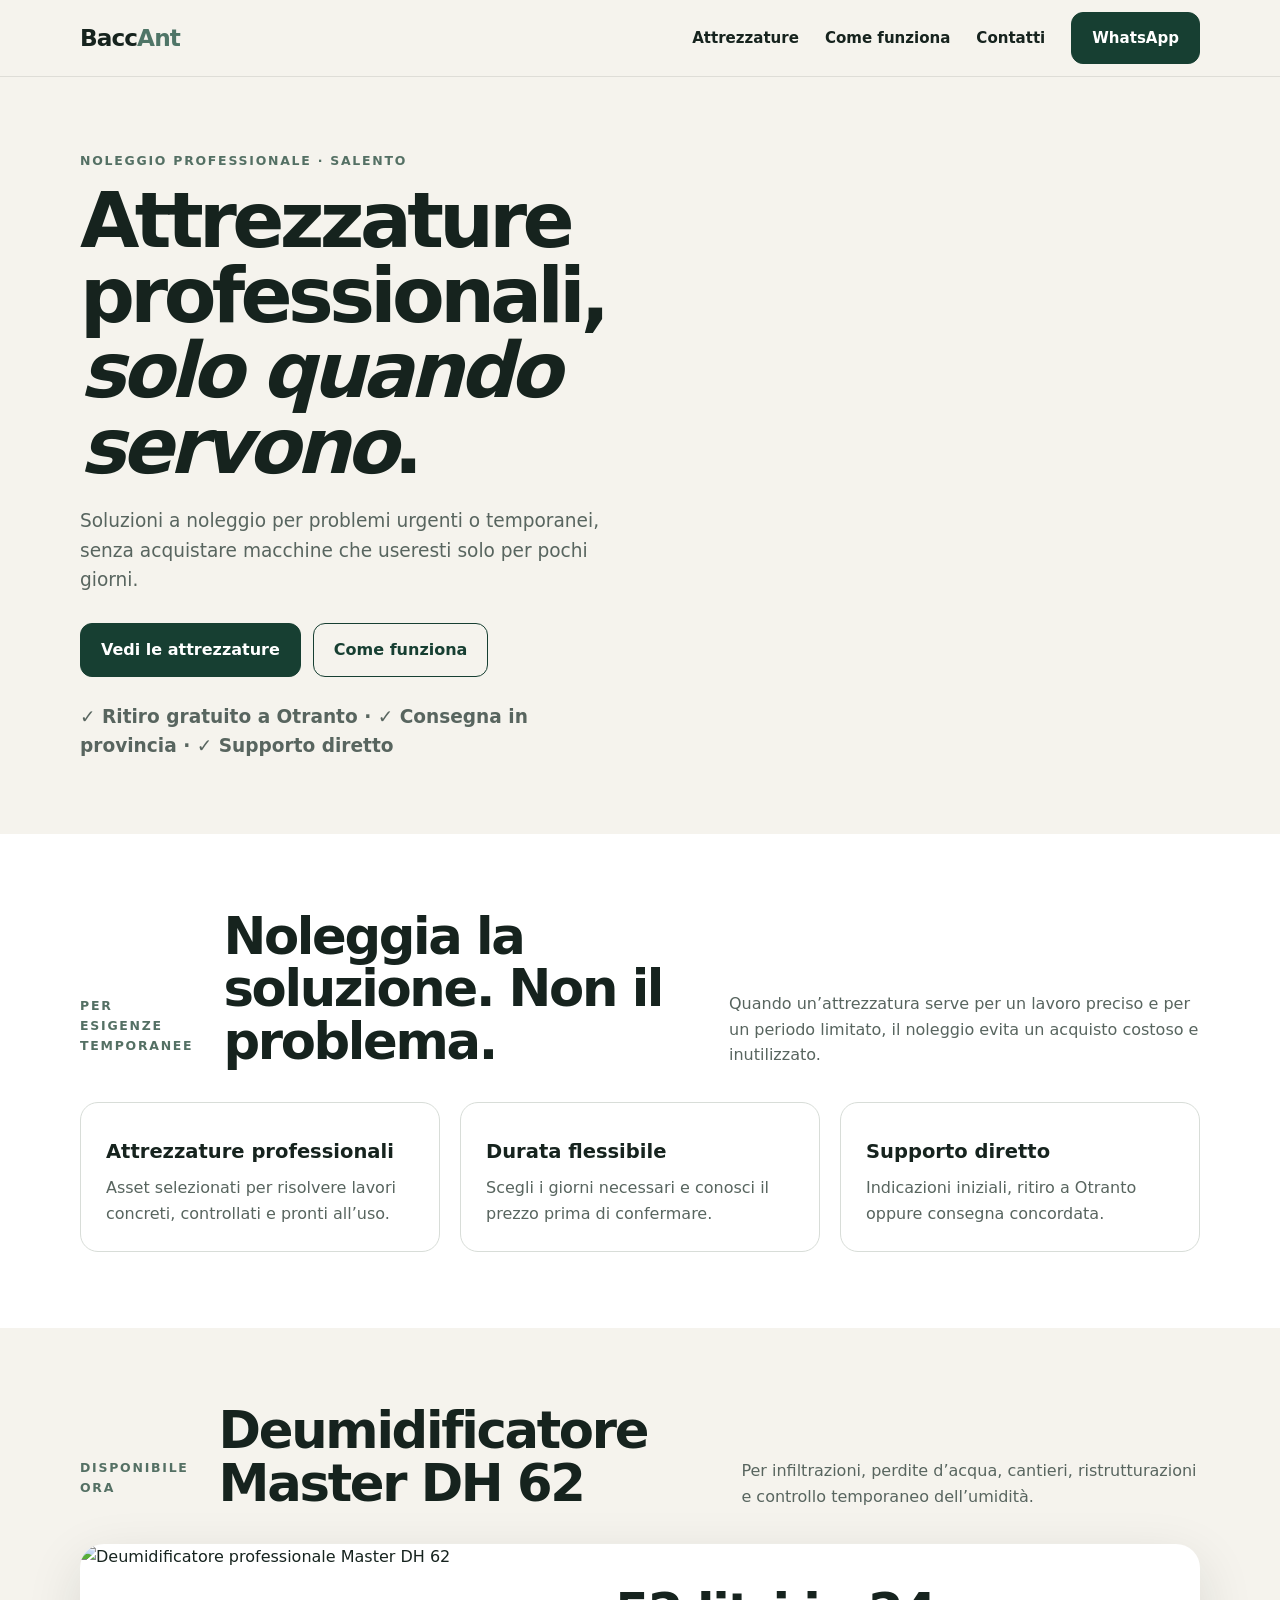
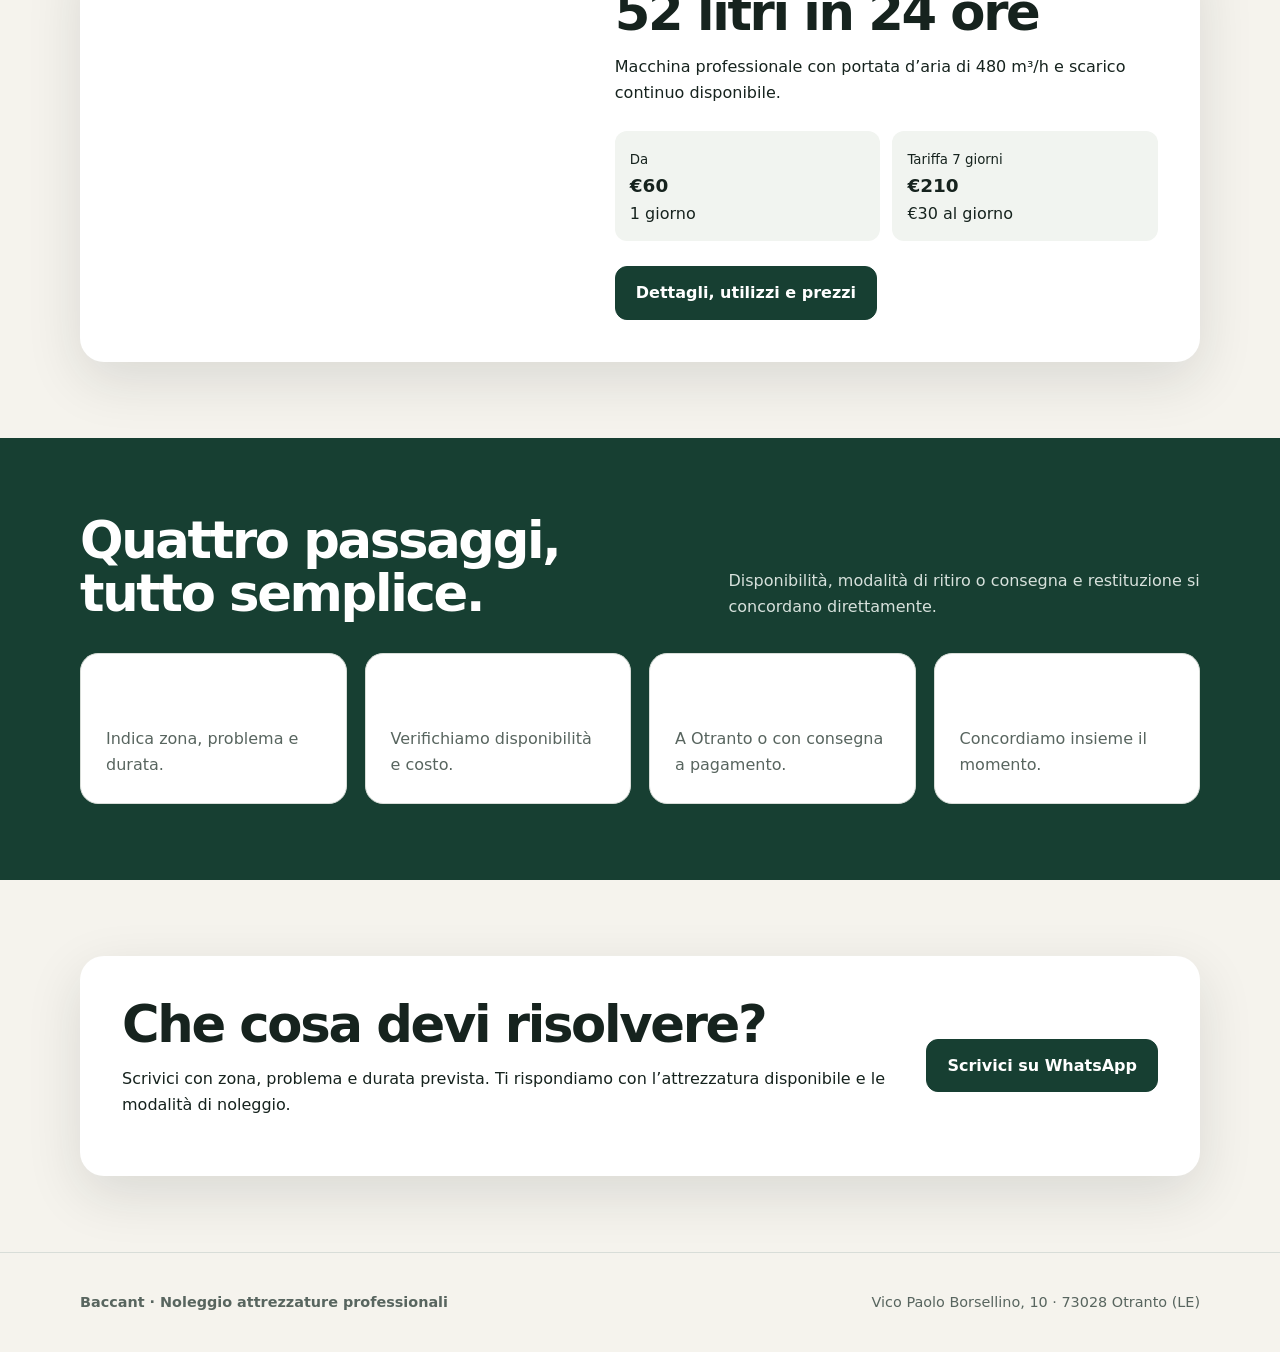
==== index.html @ 634b0d50 "Separa homepage e pagina deumidificatore" ====
<!doctype html>
<html lang="it">
<head>
  <meta charset="utf-8">
  <meta name="viewport" content="width=device-width,initial-scale=1">
  <title>Baccant | Noleggio attrezzature professionali in provincia di Lecce</title>
  <meta name="description" content="Attrezzature professionali a noleggio per esigenze urgenti o temporanee in provincia di Lecce. Ritiro gratuito a Otranto e consegna su richiesta.">
  <link rel="icon" type="image/svg+xml" href="data:image/svg+xml,%3Csvg xmlns='http://www.w3.org/2000/svg' viewBox='0 0 64 64'%3E%3Crect width='64' height='64' rx='12' fill='%23171614'/%3E%3Cpath d='M14 33h36M32 15v36' stroke='%23f97316' stroke-width='8'/%3E%3C/svg%3E">
  <link rel="stylesheet" href="assets/css/style.css">
  <script async src="https://www.googletagmanager.com/gtag/js?id=AW-18453277349"></script>
  <script>window.dataLayer=window.dataLayer||[];function gtag(){dataLayer.push(arguments)}gtag('js',new Date());gtag('config','AW-18453277349');</script>
</head>
<body>
<header class="site-header"><div class="container nav-wrap">
  <a class="brand" href="index.html">Bacc<span>Ant</span></a>
  <button class="menu-toggle" data-menu-toggle aria-expanded="false" aria-label="Apri il menu">Menu</button>
  <nav class="nav" data-nav>
    <a href="prodotti.html">Attrezzature</a>
    <a href="come-funziona.html">Come funziona</a>
    <a href="contatti.html">Contatti</a>
    <a class="button" href="https://wa.me/3908321786600">WhatsApp</a>
  </nav>
</div></header>

<main>
  <section class="hero"><div class="container hero-grid">
    <div>
      <span class="eyebrow">Noleggio professionale · Salento</span>
      <h1>Attrezzature professionali, <em>solo quando servono</em>.</h1>
      <p>Soluzioni a noleggio per problemi urgenti o temporanei, senza acquistare macchine che useresti solo per pochi giorni.</p>
      <div class="actions">
        <a class="button" href="prodotti.html">Vedi le attrezzature</a>
        <a class="button ghost" href="come-funziona.html">Come funziona</a>
      </div>
      <p class="trust">✓ Ritiro gratuito a Otranto · ✓ Consegna in provincia · ✓ Supporto diretto</p>
    </div>
  </div></section>

  <section class="section white"><div class="container">
    <div class="section-head">
      <span class="eyebrow">Per esigenze temporanee</span>
      <h2>Noleggia la soluzione. Non il problema.</h2>
      <p>Quando un’attrezzatura serve per un lavoro preciso e per un periodo limitato, il noleggio evita un acquisto costoso e inutilizzato.</p>
    </div>
    <div class="grid-3">
      <article class="card"><h3>Attrezzature professionali</h3><p>Asset selezionati per risolvere lavori concreti, controllati e pronti all’uso.</p></article>
      <article class="card"><h3>Durata flessibile</h3><p>Scegli i giorni necessari e conosci il prezzo prima di confermare.</p></article>
      <article class="card"><h3>Supporto diretto</h3><p>Indicazioni iniziali, ritiro a Otranto oppure consegna concordata.</p></article>
    </div>
  </div></section>

  <section class="section"><div class="container">
    <div class="section-head">
      <span class="eyebrow">Disponibile ora</span>
      <h2>Deumidificatore Master DH 62</h2>
      <p>Per infiltrazioni, perdite d’acqua, cantieri, ristrutturazioni e controllo temporaneo dell’umidità.</p>
    </div>
    <div class="product-panel">
      <img src="https://i.ibb.co/ZpgvTNJc/landing-hero-mobile.jpg" alt="Deumidificatore professionale Master DH 62">
      <div class="product-content">
        <h2>52 litri in 24 ore</h2>
        <p>Macchina professionale con portata d’aria di 480 m³/h e scarico continuo disponibile.</p>
        <div class="specs">
          <div class="spec"><small>Da</small><strong>€60</strong><span>1 giorno</span></div>
          <div class="spec"><small>Tariffa 7 giorni</small><strong>€210</strong><span>€30 al giorno</span></div>
        </div>
        <a class="button" href="deumidificatore-master-dh62.html">Dettagli, utilizzi e prezzi</a>
      </div>
    </div>
  </div></section>

  <section class="section dark"><div class="container">
    <div class="section-head"><h2>Quattro passaggi, tutto semplice.</h2><p>Disponibilità, modalità di ritiro o consegna e restituzione si concordano direttamente.</p></div>
    <div class="grid-4">
      <article class="card"><h3>1 · Scrivi</h3><p>Indica zona, problema e durata.</p></article>
      <article class="card"><h3>2 · Conferma</h3><p>Verifichiamo disponibilità e costo.</p></article>
      <article class="card"><h3>3 · Ritira</h3><p>A Otranto o con consegna a pagamento.</p></article>
      <article class="card"><h3>4 · Restituisci</h3><p>Concordiamo insieme il momento.</p></article>
    </div>
  </div></section>

  <section class="section"><div class="container contact-box">
    <div><h2>Che cosa devi risolvere?</h2><p>Scrivici con zona, problema e durata prevista. Ti rispondiamo con l’attrezzatura disponibile e le modalità di noleggio.</p></div>
    <a class="button" href="https://wa.me/3908321786600?text=Ciao%2C%20zona%3A%20%5Bzona%5D%2C%20problema%3A%20%5Bproblema%5D%2C%20durata%3A%20%5Bgiorni%5D">Scrivici su WhatsApp</a>
  </div></section>
</main>

<footer class="footer"><div class="container footer-row"><strong>Baccant · Noleggio attrezzature professionali</strong><span>Vico Paolo Borsellino, 10 · 73028 Otranto (LE)</span></div></footer>
<script src="assets/js/main.js"></script>
</body>
</html>
---- assets/css/style.css ----
:root{--ink:#16231e;--muted:#58655f;--paper:#f5f3ed;--card:#fff;--green:#173f32;--lime:#d8ef4f;--line:#d8ddd8;--shadow:0 18px 55px rgba(22,35,30,.12)}*{box-sizing:border-box}html{scroll-behavior:smooth}body{margin:0;color:var(--ink);background:var(--paper);font-family:Inter,ui-sans-serif,system-ui,-apple-system,BlinkMacSystemFont,"Segoe UI",sans-serif;font-size:16px;line-height:1.6}img{max-width:100%;display:block}a{color:inherit}.container{width:min(1120px,calc(100% - 40px));margin:auto}.site-header{position:sticky;top:0;z-index:20;background:rgba(245,243,237,.94);border-bottom:1px solid rgba(22,35,30,.1);backdrop-filter:blur(12px)}.nav-wrap{min-height:76px;display:flex;align-items:center;justify-content:space-between;gap:24px}.brand{font-size:1.45rem;font-weight:900;text-decoration:none;letter-spacing:-.04em}.brand span{color:#4f7567}.nav{display:flex;align-items:center;gap:26px}.nav a{text-decoration:none;font-weight:700;font-size:.94rem}.nav a:hover{color:#35634f}.menu-toggle{display:none;border:1px solid var(--line);background:#fff;border-radius:10px;padding:9px 12px;font:inherit;font-weight:800}.button{display:inline-flex;align-items:center;justify-content:center;gap:8px;padding:13px 20px;border-radius:12px;background:var(--green);color:#fff;text-decoration:none;font-weight:850;border:1px solid var(--green);transition:.2s ease}.button:hover{transform:translateY(-2px);box-shadow:0 8px 20px rgba(23,63,50,.2)}.button.accent{background:var(--lime);border-color:var(--lime);color:var(--ink)}.button.ghost{background:transparent;color:var(--green)}.hero{padding:70px 0 54px}.hero-grid{display:grid;grid-template-columns:1.02fr .98fr;gap:52px;align-items:center}.eyebrow{display:inline-block;text-transform:uppercase;letter-spacing:.14em;font-size:.78rem;font-weight:900;color:#547064;margin-bottom:12px}.hero h1,.page-hero h1{font-size:clamp(2.6rem,6vw,5rem);line-height:.98;letter-spacing:-.06em;margin:0 0 22px}.hero p,.page-hero p{font-size:1.16rem;color:var(--muted);max-width:650px}.actions{display:flex;flex-wrap:wrap;gap:12px;margin-top:28px}.trust{display:flex;flex-wrap:wrap;gap:9px 20px;margin-top:25px;font-weight:750;font-size:.9rem;color:#456057}.hero-media{position:relative}.hero-media img{width:100%;aspect-ratio:4/4.15;object-fit:cover;border-radius:26px;box-shadow:var(--shadow)}.hero-tag{position:absolute;left:-24px;bottom:26px;background:#fff;border-radius:15px;padding:15px 18px;box-shadow:var(--shadow);font-weight:850}.section{padding:76px 0}.section.white{background:#fff}.section.dark{background:var(--green);color:#fff}.section-head{display:flex;align-items:end;justify-content:space-between;gap:30px;margin-bottom:34px}.section h2{font-size:clamp(2rem,4vw,3.35rem);line-height:1.03;letter-spacing:-.045em;margin:0}.section-head p{max-width:580px;color:var(--muted);margin:0}.dark .section-head p{color:#d7e1dc}.grid-3{display:grid;grid-template-columns:repeat(3,1fr);gap:20px}.grid-4{display:grid;grid-template-columns:repeat(4,1fr);gap:18px}.card{background:var(--card);border:1px solid var(--line);border-radius:18px;padding:25px}.card h3{margin:8px 0;font-size:1.22rem}.card p{margin:0;color:var(--muted)}.card .number{font-weight:950;font-size:.83rem;color:#668071}.product-panel{display:grid;grid-template-columns:.88fr 1.12fr;background:#fff;border-radius:24px;overflow:hidden;box-shadow:var(--shadow)}.product-panel img{height:100%;width:100%;object-fit:cover}.product-content{padding:42px}.specs{display:grid;grid-template-columns:repeat(2,1fr);gap:12px;margin:25px 0}.spec{background:#f1f4f0;border-radius:12px;padding:15px}.spec strong{display:block;font-size:1.15rem}.price-grid{display:grid;grid-template-columns:repeat(4,1fr);gap:14px}.price{background:#fff;border:1px solid var(--line);border-radius:17px;padding:21px;text-align:center}.price.featured{background:var(--green);color:#fff;transform:translateY(-8px)}.price .days{font-weight:900;text-transform:uppercase;font-size:.76rem;letter-spacing:.09em}.price .amount{font-size:2.1rem;font-weight:950;margin:7px 0}.price small{color:var(--muted)}.price.featured small{color:#d7e1dc}.page-hero{padding:68px 0 45px}.page-hero h1{max-width:900px}.breadcrumbs{font-size:.88rem;color:var(--muted);margin-bottom:18px}.catalog-card{display:flex;flex-direction:column;padding:0;overflow:hidden}.catalog-card img{height:260px;width:100%;object-fit:cover}.catalog-card .body{padding:25px}.catalog-card .body .button{margin-top:18px}.steps{counter-reset:step}.step{position:relative;padding-left:64px;min-height:54px}.step:before{counter-increment:step;content:counter(step);position:absolute;left:0;top:0;width:43px;height:43px;border-radius:50%;display:grid;place-items:center;background:var(--lime);color:var(--ink);font-weight:950}.contact-box{background:#fff;border-radius:24px;padding:42px;box-shadow:var(--shadow);display:grid;grid-template-columns:1fr auto;gap:30px;align-items:center}.footer{padding:38px 0;border-top:1px solid var(--line);color:var(--muted);font-size:.9rem}.footer-row{display:flex;justify-content:space-between;gap:24px;flex-wrap:wrap}.note{margin-top:20px;padding:15px 18px;border-left:4px solid var(--lime);background:#fff;border-radius:0 10px 10px 0;color:var(--muted)}@media(max-width:850px){.menu-toggle{display:block}.nav{display:none;position:absolute;left:20px;right:20px;top:68px;background:#fff;border:1px solid var(--line);border-radius:16px;padding:18px;box-shadow:var(--shadow);flex-direction:column;align-items:stretch}.nav.is-open{display:flex}.nav .button{width:100%}.hero{padding-top:40px}.hero-grid,.product-panel{grid-template-columns:1fr}.hero-media{order:-1}.hero-media img{aspect-ratio:16/10}.hero-tag{left:14px}.grid-3,.grid-4,.price-grid{grid-template-columns:repeat(2,1fr)}.section-head{align-items:start;flex-direction:column}.contact-box{grid-template-columns:1fr}.product-panel img{max-height:480px}.price.featured{transform:none}}@media(max-width:560px){.container{width:min(100% - 28px,1120px)}.hero h1,.page-hero h1{font-size:2.65rem}.grid-3,.grid-4,.price-grid,.specs{grid-template-columns:1fr}.section{padding:58px 0}.hero-media img{aspect-ratio:4/3}.product-content,.contact-box{padding:26px}.actions .button{width:100%}}
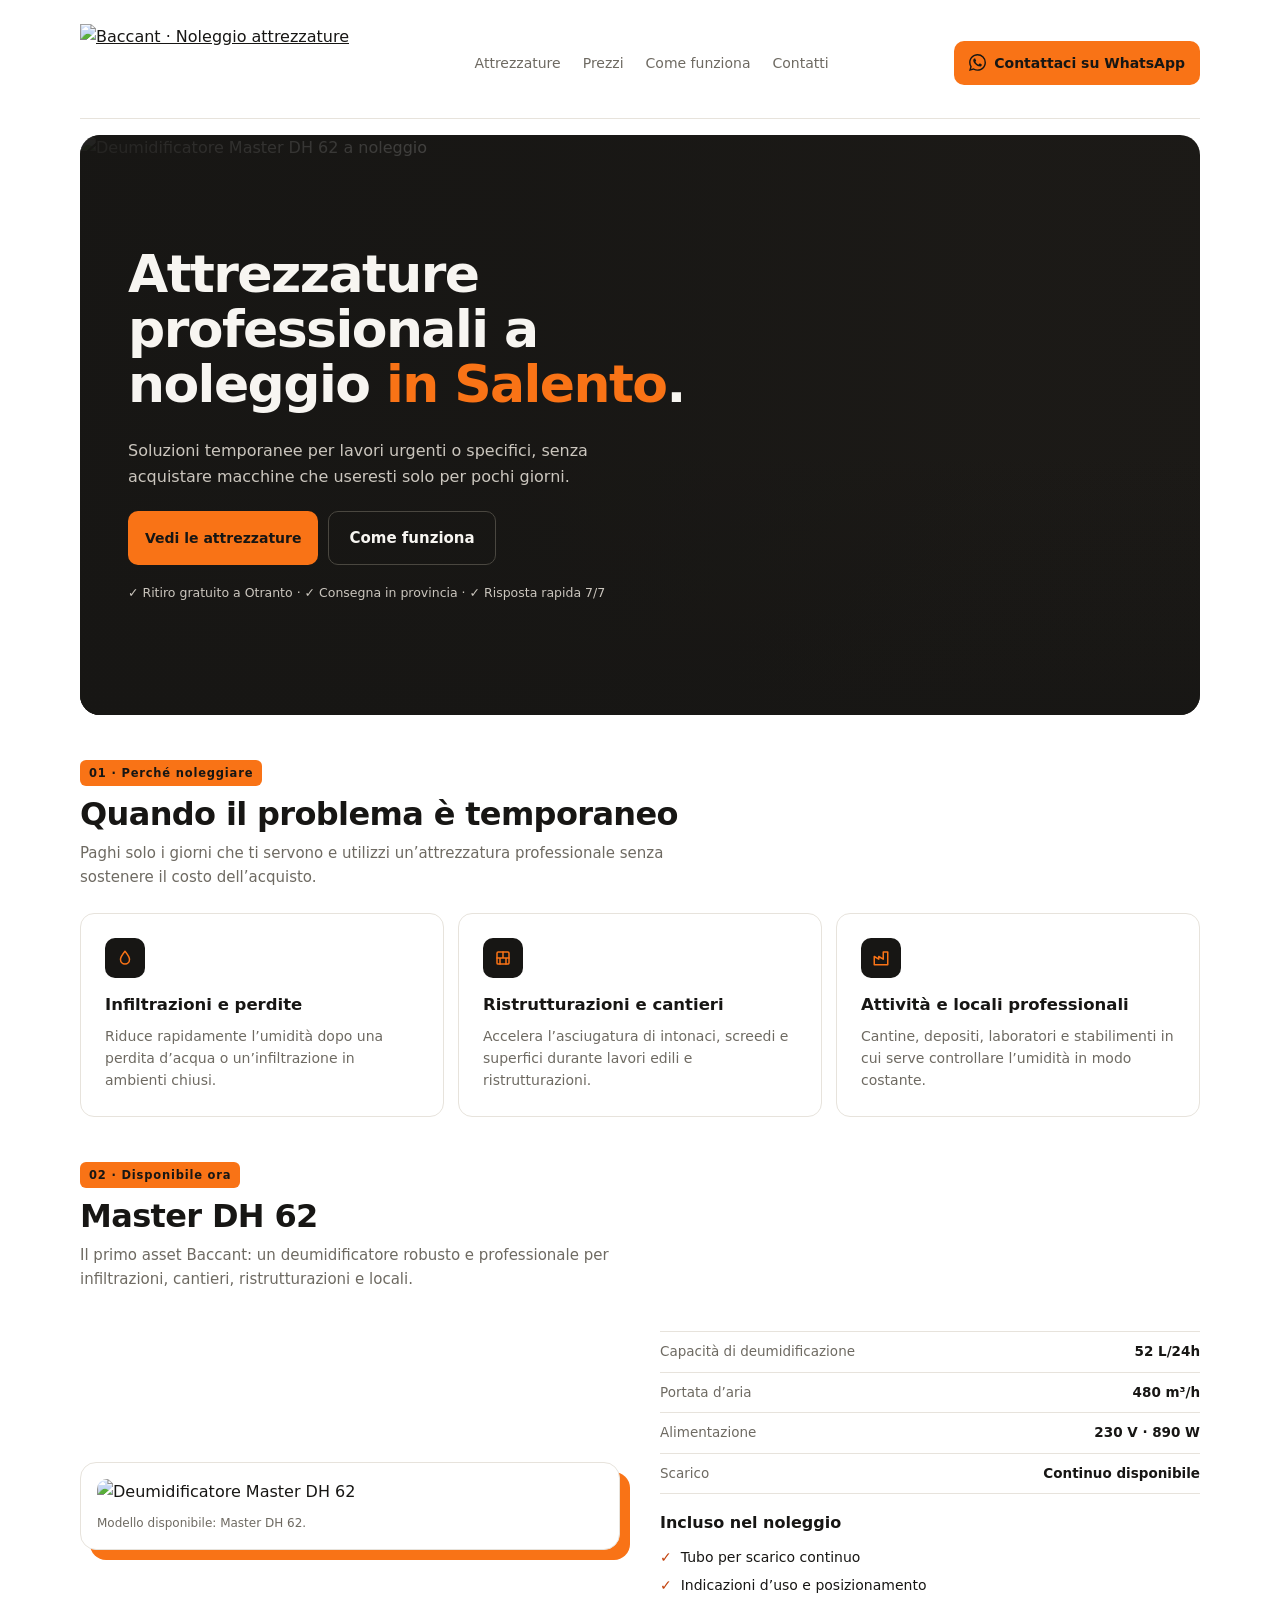
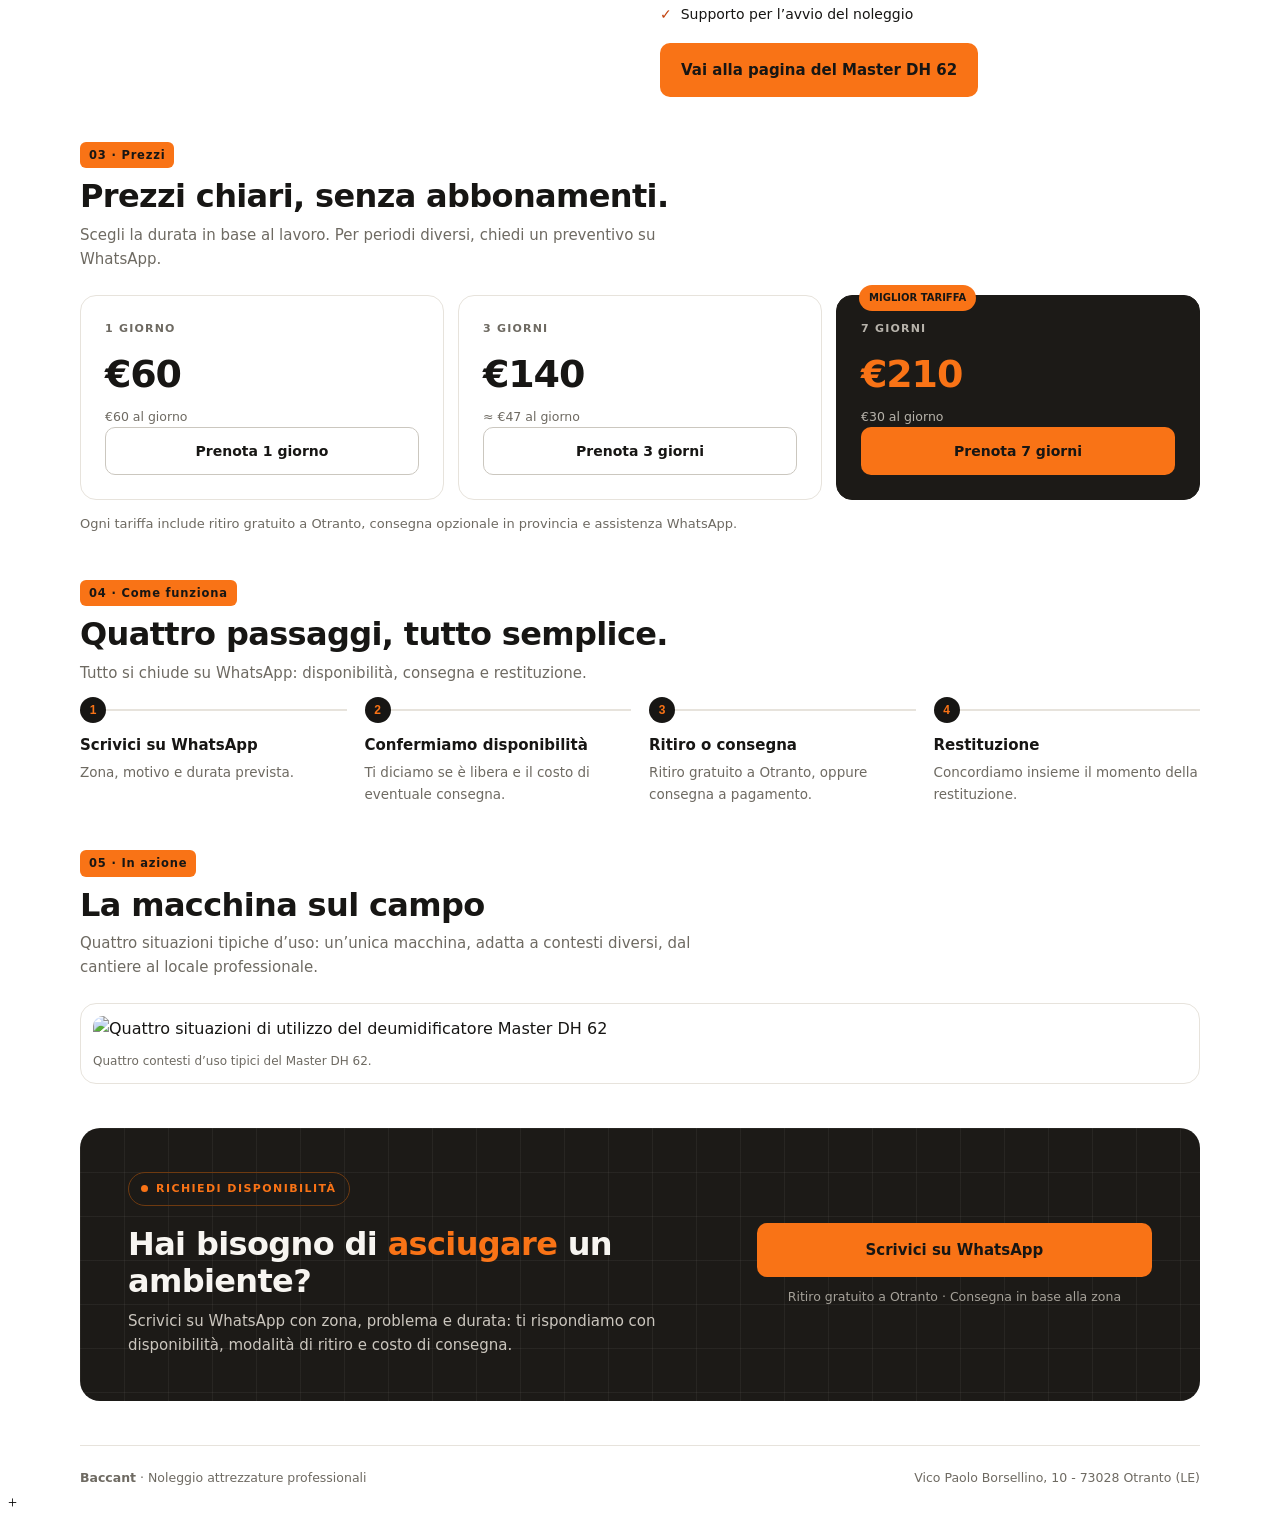
==== commit 8218af2d: "Uniforma homepage e pagina prodotto" ====
--- a/index.html
+++ b/index.html
@@ -1,91 +1,131 @@
 <!doctype html>
 <html lang="it">
 <head>
-  <meta charset="utf-8">
-  <meta name="viewport" content="width=device-width,initial-scale=1">
-  <title>Baccant | Noleggio attrezzature professionali in provincia di Lecce</title>
-  <meta name="description" content="Attrezzature professionali a noleggio per esigenze urgenti o temporanee in provincia di Lecce. Ritiro gratuito a Otranto e consegna su richiesta.">
-  <link rel="icon" type="image/svg+xml" href="data:image/svg+xml,%3Csvg xmlns='http://www.w3.org/2000/svg' viewBox='0 0 64 64'%3E%3Crect width='64' height='64' rx='12' fill='%23171614'/%3E%3Cpath d='M14 33h36M32 15v36' stroke='%23f97316' stroke-width='8'/%3E%3C/svg%3E">
-  <link rel="stylesheet" href="assets/css/style.css">
-  <script async src="https://www.googletagmanager.com/gtag/js?id=AW-18453277349"></script>
-  <script>window.dataLayer=window.dataLayer||[];function gtag(){dataLayer.push(arguments)}gtag('js',new Date());gtag('config','AW-18453277349');</script>
+<meta charset="utf-8">
+<meta name="viewport" content="width=device-width,initial-scale=1">
+<title>BaccAnt - Noleggio Attrezzature Professionali in Provincia di Lecce</title>
+<meta name="description" content="Attrezzature professionali a noleggio per esigenze urgenti o temporanee in provincia di Lecce. Ritiro gratuito a Otranto.">
+<link rel="icon" type="image/svg+xml" href="data:image/svg+xml,%3Csvg xmlns=%27http://www.w3.org/2000/svg%27 viewBox=%270 0 64 64%27%3E%3Crect width=%2764%27 height=%2764%27 rx=%2712%27 fill=%27%23171614%27/%3E%3Cpath d=%27M14 33h36M32 15v36%27 stroke=%27%23f97316%27 stroke-width=%278%27/%3E%3C/svg%3E">
+<script async src="https://www.googletagmanager.com/gtag/js?id=AW-18453277349"></script>
+<script>window.dataLayer=window.dataLayer||[];function gtag(){dataLayer.push(arguments)}gtag(%27js%27,new Date());gtag(%27config%27,%27AW-18453277349%27);function gtag_report_conversion(url){var done=false;var go=function(){if(done)return;done=true;if(url)window.location=url};gtag(%27event%27,%27conversion%27,{send_to:%27AW-18453277349/HoPeCM796fgcEKXVmt9E%27,value:1,currency:%27EUR%27,event_callback:go});setTimeout(go,900);return false}</script>
 </head>
 <body>
-<header class="site-header"><div class="container nav-wrap">
-  <a class="brand" href="index.html">Bacc<span>Ant</span></a>
-  <button class="menu-toggle" data-menu-toggle aria-expanded="false" aria-label="Apri il menu">Menu</button>
-  <nav class="nav" data-nav>
-    <a href="prodotti.html">Attrezzature</a>
-    <a href="come-funziona.html">Come funziona</a>
-    <a href="contatti.html">Contatti</a>
-    <a class="button" href="https://wa.me/3908321786600">WhatsApp</a>
-  </nav>
-</div></header>
-
-<main>
-  <section class="hero"><div class="container hero-grid">
-    <div>
-      <span class="eyebrow">Noleggio professionale · Salento</span>
-      <h1>Attrezzature professionali, <em>solo quando servono</em>.</h1>
-      <p>Soluzioni a noleggio per problemi urgenti o temporanei, senza acquistare macchine che useresti solo per pochi giorni.</p>
-      <div class="actions">
-        <a class="button" href="prodotti.html">Vedi le attrezzature</a>
-        <a class="button ghost" href="come-funziona.html">Come funziona</a>
-      </div>
-      <p class="trust">✓ Ritiro gratuito a Otranto · ✓ Consegna in provincia · ✓ Supporto diretto</p>
-    </div>
-  </div></section>
-
-  <section class="section white"><div class="container">
-    <div class="section-head">
-      <span class="eyebrow">Per esigenze temporanee</span>
-      <h2>Noleggia la soluzione. Non il problema.</h2>
-      <p>Quando un’attrezzatura serve per un lavoro preciso e per un periodo limitato, il noleggio evita un acquisto costoso e inutilizzato.</p>
-    </div>
-    <div class="grid-3">
-      <article class="card"><h3>Attrezzature professionali</h3><p>Asset selezionati per risolvere lavori concreti, controllati e pronti all’uso.</p></article>
-      <article class="card"><h3>Durata flessibile</h3><p>Scegli i giorni necessari e conosci il prezzo prima di confermare.</p></article>
-      <article class="card"><h3>Supporto diretto</h3><p>Indicazioni iniziali, ritiro a Otranto oppure consegna concordata.</p></article>
-    </div>
-  </div></section>
-
-  <section class="section"><div class="container">
-    <div class="section-head">
-      <span class="eyebrow">Disponibile ora</span>
-      <h2>Deumidificatore Master DH 62</h2>
-      <p>Per infiltrazioni, perdite d’acqua, cantieri, ristrutturazioni e controllo temporaneo dell’umidità.</p>
-    </div>
-    <div class="product-panel">
-      <img src="https://i.ibb.co/ZpgvTNJc/landing-hero-mobile.jpg" alt="Deumidificatore professionale Master DH 62">
-      <div class="product-content">
-        <h2>52 litri in 24 ore</h2>
-        <p>Macchina professionale con portata d’aria di 480 m³/h e scarico continuo disponibile.</p>
-        <div class="specs">
-          <div class="spec"><small>Da</small><strong>€60</strong><span>1 giorno</span></div>
-          <div class="spec"><small>Tariffa 7 giorni</small><strong>€210</strong><span>€30 al giorno</span></div>
-        </div>
-        <a class="button" href="deumidificatore-master-dh62.html">Dettagli, utilizzi e prezzi</a>
-      </div>
-    </div>
-  </div></section>
-
-  <section class="section dark"><div class="container">
-    <div class="section-head"><h2>Quattro passaggi, tutto semplice.</h2><p>Disponibilità, modalità di ritiro o consegna e restituzione si concordano direttamente.</p></div>
-    <div class="grid-4">
-      <article class="card"><h3>1 · Scrivi</h3><p>Indica zona, problema e durata.</p></article>
-      <article class="card"><h3>2 · Conferma</h3><p>Verifichiamo disponibilità e costo.</p></article>
-      <article class="card"><h3>3 · Ritira</h3><p>A Otranto o con consegna a pagamento.</p></article>
-      <article class="card"><h3>4 · Restituisci</h3><p>Concordiamo insieme il momento.</p></article>
-    </div>
-  </div></section>
-
-  <section class="section"><div class="container contact-box">
-    <div><h2>Che cosa devi risolvere?</h2><p>Scrivici con zona, problema e durata prevista. Ti rispondiamo con l’attrezzatura disponibile e le modalità di noleggio.</p></div>
-    <a class="button" href="https://wa.me/3908321786600?text=Ciao%2C%20zona%3A%20%5Bzona%5D%2C%20problema%3A%20%5Bproblema%5D%2C%20durata%3A%20%5Bgiorni%5D">Scrivici su WhatsApp</a>
-  </div></section>
-</main>
-
-<footer class="footer"><div class="container footer-row"><strong>Baccant · Noleggio attrezzature professionali</strong><span>Vico Paolo Borsellino, 10 · 73028 Otranto (LE)</span></div></footer>
-<script src="assets/js/main.js"></script>
-</body>
+<style>
+@import url('https://fonts.googleapis.com/css2?family=Space+Grotesk:wght@400;700&display=swap');
+#bk{--ink:#171614;--dk:#1C1A17;--pp:#F7F5F1;--ln:#E7E3DC;--mt:#6E6A62;--or:#F97316;--o2:#EA580C;--ck:#C2410C;font:400 16px/1.6 'Space Grotesk',system-ui,sans-serif;color:var(--ink);max-width:1120px;margin:0 auto;padding:0 20px;-webkit-text-size-adjust:100%}
+#bk *{box-sizing:border-box;margin:0;padding:0}
+#bk a{color:inherit}
+#bk .i{width:18px;height:18px;fill:none;stroke:currentColor;stroke-width:2;stroke-linecap:round;stroke-linejoin:round}
+#bk .w{width:17px;height:17px;fill:currentColor;flex:none}
+#bk .btn{display:inline-flex;align-items:center;justify-content:center;padding:14px 20px;border-radius:10px;font-weight:700;font-size:15px;text-decoration:none;border:1px solid transparent;transition:.15s}
+#bk .pl{background:var(--or);color:var(--ink)}
+#bk .pl:hover{background:var(--o2)}
+#bk .gh{border-color:#CBC7BF}
+#bk .gh:hover{border-color:var(--ink)}
+#bk .he .gh,#bk .ct .gh{border-color:#4A4740;color:var(--pp)}
+#bk .he .gh:hover,#bk .ct .gh:hover{border-color:var(--or);color:var(--or)}
+#bk .top{display:flex;align-items:center;justify-content:space-between;gap:14px;padding:16px 0;border-bottom:1px solid var(--ln)}
+#bk .mk{height:78px;width:auto;object-fit:contain;flex:none;display:block}
+#bk nav{display:flex;gap:22px;font-size:14px}
+#bk nav a{color:var(--mt);text-decoration:none}
+#bk nav a:hover{color:var(--ink)}
+#bk .ic{width:40px;height:40px;border-radius:10px;background:var(--ink);color:var(--or);display:flex;align-items:center;justify-content:center;flex:none;margin-bottom:14px}
+#bk .he{position:relative;overflow:hidden;background:var(--dk);color:var(--pp);border-radius:20px;margin-top:16px;min-height:580px;display:flex;flex-direction:column;justify-content:center}
+#bk .hp{position:absolute;inset:0}
+#bk .hp img{width:100%;height:100%;object-fit:cover;display:block;filter:brightness(1.15)}
+#bk .ov{position:absolute;inset:0;background:linear-gradient(90deg,rgba(23,22,20,.95) 0%,rgba(23,22,20,.78) 40%,rgba(23,22,20,.14) 80%,rgba(23,22,20,.06)),linear-gradient(0deg,rgba(23,22,20,.85) 0%,rgba(23,22,20,0) 45%)}
+#bk .ct:before{content:"";position:absolute;inset:0;background:linear-gradient(rgba(247,245,241,.05) 1px,transparent 1px) 0 0/44px 44px,linear-gradient(90deg,rgba(247,245,241,.05) 1px,transparent 1px) 0 0/44px 44px;pointer-events:none}
+#bk .hin{position:relative;padding:52px 48px;max-width:660px}
+#bk .eb{position:relative;display:inline-flex;align-items:center;gap:8px;font-size:11px;font-weight:700;letter-spacing:.13em;text-transform:uppercase;color:var(--or);border:1px solid #6E3A10;padding:7px 12px;border-radius:99px;margin-bottom:20px}
+#bk .eb i{width:7px;height:7px;border-radius:50%;background:var(--or);animation:kp 1.8s infinite}
+@keyframes kp{50%{opacity:.25}}
+#bk h1{position:relative;font-size:clamp(32px,4.6vw,52px);line-height:1.06;letter-spacing:-.03em;font-weight:700;margin-bottom:26px}
+#bk h1 em,#bk .ct h2 em{font-style:normal;color:var(--or)}
+#bk h2{font-size:clamp(23px,3vw,32px);letter-spacing:-.02em;line-height:1.15;font-weight:700}
+#bk .ld{position:relative;font-size:16px;color:#CBC6BE;max-width:520px;margin-bottom:22px}
+#bk .rw{position:relative;display:flex;flex-wrap:wrap;gap:10px}
+#bk .cr{position:relative;font-size:12.5px;color:#CBC6BE;margin-top:18px}
+#bk .se{padding:44px 0 0}
+#bk .ix{display:inline-block;background:var(--or);color:var(--ink);font-size:11.5px;font-weight:700;letter-spacing:.07em;padding:4px 9px;border-radius:6px;margin-bottom:10px}
+#bk .sb{color:var(--mt);font-size:15px;margin:8px 0 24px;max-width:620px}
+#bk .g3{display:grid;grid-template-columns:repeat(3,1fr);gap:14px}
+#bk .us{background:#fff;border:1px solid var(--ln);border-radius:14px;padding:24px}
+#bk .us:hover{border-color:#C9C4BB}
+#bk .us h3{font-size:16.5px;margin-bottom:6px}
+#bk .us p{font-size:14px;color:var(--mt)}
+#bk .sp{display:grid;grid-template-columns:1fr 1fr;gap:40px;align-items:center}
+#bk .fg{background:#fff;border:1px solid var(--ln);border-radius:16px;padding:16px;box-shadow:10px 10px 0 var(--or)}
+#bk .fg img{display:block;width:100%;height:auto;border-radius:10px}
+#bk .fg figcaption{font-size:12px;color:var(--mt);margin-top:10px}
+#bk .ug{background:#fff;border:1px solid var(--ln);border-radius:16px;padding:12px}
+#bk .ug img{display:block;width:100%;height:auto;border-radius:10px}
+#bk .ug figcaption{font-size:12px;color:var(--mt);margin-top:10px}
+#bk .q{margin:16px 0;border-top:1px solid var(--ln)}
+#bk .q div{display:flex;justify-content:space-between;gap:12px;padding:9px 0;border-bottom:1px solid var(--ln);font-size:13.5px}
+#bk .q span{color:var(--mt)}
+#bk .in{list-style:none;margin-top:10px;display:grid;gap:6px}
+#bk .in li{display:flex;gap:9px;font-size:14px}
+#bk .in b{color:var(--ck)}
+#bk .pn{display:grid;grid-template-columns:repeat(3,1fr);gap:14px}
+#bk .pc{position:relative;background:#fff;border:1px solid var(--ln);border-radius:16px;padding:24px;display:flex;flex-direction:column}
+#bk .du{font-size:11px;font-weight:700;letter-spacing:.11em;text-transform:uppercase;color:var(--mt)}
+#bk .am{font-size:38px;font-weight:700;letter-spacing:-.03em;margin-top:6px}
+#bk .pd{font-size:12.5px;color:var(--mt);margin-top:2px}
+#bk .pc .btn{margin-top:auto;padding:12px;font-size:14px}
+#bk .bs{background:var(--dk);border-color:var(--dk);color:var(--pp)}
+#bk .bs .du,#bk .bs .pd{color:#B7B3AB}
+#bk .bs .am{color:var(--or)}
+#bk .bd{position:absolute;top:-11px;left:22px;background:var(--or);color:var(--ink);font-size:10px;font-weight:700;text-transform:uppercase;padding:5px 10px;border-radius:99px}
+#bk .all{font-size:13px;color:var(--mt);margin-top:14px}
+#bk .st{display:grid;grid-template-columns:repeat(4,1fr);gap:18px;counter-reset:s}
+#bk .st>div{position:relative;border-top:2px solid var(--ln);padding-top:22px;font-size:13.5px;color:var(--mt)}
+#bk .st>div:before{counter-increment:s;content:counter(s);position:absolute;top:-14px;width:26px;height:26px;border-radius:50%;background:var(--ink);color:var(--or);font:700 12px/26px 'Space Grotesk',sans-serif;text-align:center}
+#bk .st h3{font-size:15px;color:var(--ink);margin-bottom:5px}
+#bk .ct{position:relative;overflow:hidden;background:var(--dk);color:var(--pp);border-radius:20px;padding:44px 48px;display:grid;grid-template-columns:1.2fr .8fr;gap:36px;align-items:center}
+#bk .ct p{position:relative;color:#CBC6BE;font-size:15px;margin-top:10px}
+#bk .sk{position:relative;display:grid;gap:10px}
+#bk .fn{position:relative;font-size:12.5px;color:#A5A199;text-align:center}
+#bk .ft{display:flex;flex-wrap:wrap;justify-content:space-between;gap:8px;border-top:1px solid var(--ln);margin-top:44px;padding:22px 0 6px;font-size:12.5px;color:var(--mt)}
+@media(max-width:860px){#bk{padding:0 14px}#bk nav,#bk .top .btn{display:none}#bk .top{justify-content:center;padding:14px 0}#bk .mk{height:90px}#bk .sp,#bk .ct{grid-template-columns:1fr}#bk .ct{padding:34px 22px}#bk .g3,#bk .pn{grid-template-columns:1fr}#bk .st{grid-template-columns:1fr 1fr;row-gap:32px}#bk .fg{box-shadow:6px 6px 0 var(--or)}#bk .se{padding-top:36px}#bk .rw{flex-direction:column}#bk .rw .btn,#bk .sk .btn{width:100%}#bk .he{min-height:540px;justify-content:flex-end}#bk .hin{padding:0 22px 30px}#bk .he h1{font-size:clamp(27px,7.5vw,34px);margin-bottom:32px}#bk .ld{margin-bottom:20px}#bk .cr{display:none}#bk .ov{background:linear-gradient(0deg,rgba(23,22,20,.95) 0%,rgba(23,22,20,.65) 50%,rgba(23,22,20,.28) 100%)}}
+@media(max-width:520px){#bk .st{grid-template-columns:1fr}}
+</style>
+<svg style="display:none"><symbol id="d" viewBox="0 0 24 24"><path d="M12 3c3.4 4.1 6 7.7 6 11a6 6 0 1 1-12 0c0-3.3 2.6-6.9 6-11z"/></symbol><symbol id="b" viewBox="0 0 24 24"><rect x="4" y="4" width="16" height="16" rx="1.5"/><path d="M4 12h16M12 4v8M8 12v8M16 12v8"/></symbol><symbol id="f" viewBox="0 0 24 24"><path d="M3 21V10l6 3.5V10l6 3.5V4h6v17H3z"/></symbol><symbol id="w" viewBox="0 0 24 24"><path d="M17.472 14.382c-.297-.149-1.758-.867-2.03-.967-.273-.099-.471-.148-.67.15-.197.297-.767.966-.94 1.164-.173.199-.347.223-.644.075-.297-.15-1.255-.463-2.39-1.475-.883-.788-1.48-1.761-1.653-2.059-.173-.297-.018-.458.13-.606.134-.133.298-.347.446-.52.149-.174.198-.298.298-.497.099-.198.05-.371-.025-.52-.075-.149-.669-1.612-.916-2.207-.242-.579-.487-.5-.669-.51-.173-.008-.371-.01-.57-.01-.198 0-.52.074-.792.372-.272.297-1.04 1.016-1.04 2.479 0 1.462 1.065 2.875 1.213 3.074.149.198 2.096 3.2 5.077 4.487.709.306 1.262.489 1.694.625.712.227 1.36.195 1.871.118.571-.085 1.758-.719 2.006-1.413.248-.694.248-1.289.173-1.413-.074-.124-.272-.198-.57-.347m-5.421 7.403h-.004a9.87 9.87 0 01-5.031-1.378l-.361-.214-3.741.982.998-3.648-.235-.374a9.86 9.86 0 01-1.51-5.26c.001-5.45 4.436-9.884 9.888-9.884 2.64 0 5.122 1.03 6.988 2.898a9.825 9.825 0 012.893 6.994c-.003 5.45-4.437 9.884-9.885 9.884m8.413-18.297A11.815 11.815 0 0012.05 0C5.495 0 .16 5.335.157 11.892c0 2.096.547 4.142 1.588 5.945L.057 24l6.305-1.654a11.882 11.882 0 005.683 1.448h.005c6.554 0 11.89-5.335 11.893-11.893a11.821 11.821 0 00-3.48-8.413z"/></symbol></svg>
+<div id="bk">
+<header class="top"><a href="index.html"><img class="mk" src="https://i.ibb.co/TdxMNzL/baccant-v3.jpg" alt="Baccant · Noleggio attrezzature"></a><nav><a href="prodotti.html">Attrezzature</a><a href="#pz">Prezzi</a><a href="come-funziona.html">Come funziona</a><a href="contatti.html">Contatti</a></nav><a class="btn pl" style="padding:10px 14px;font-size:14px;gap:8px" href="https://wa.me/3908321786600" onclick="return gtag_report_conversion(this.href);" rel="noopener"><svg class="w"><use href="#w"/></svg>Contattaci su WhatsApp</a></header>
+<section class="he">
+<picture class="hp"><source media="(max-width:860px)" srcset="https://i.ibb.co/ZpgvTNJc/landing-hero-mobile.jpg"><img src="https://i.ibb.co/xqxzYMrV/landing-hero-desk.jpg" alt="Deumidificatore Master DH 62 a noleggio"></picture>
+<div class="ov"></div>
+<div class="hin"><h1>Attrezzature professionali a noleggio <em>in Salento</em>.</h1>
+<p class="ld">Soluzioni temporanee per lavori urgenti o specifici, senza acquistare macchine che useresti solo per pochi giorni.</p>
+<div class="rw"><a class="btn pl" style="padding:12px 16px;font-size:14px" href="prodotti.html">Vedi le attrezzature</a><a class="btn gh" href="come-funziona.html">Come funziona</a></div>
+<p class="cr">✓ Ritiro gratuito a Otranto · ✓ Consegna in provincia · ✓ Risposta rapida 7/7</p></div>
+</section>
+<section class="se"><span class="ix">01 · Perché noleggiare</span><h2>Quando il problema è temporaneo</h2><p class="sb">Paghi solo i giorni che ti servono e utilizzi un’attrezzatura professionale senza sostenere il costo dell’acquisto.</p><div class="g3">
+<div class="us"><div class="ic"><svg class="i"><use href="#d"/></svg></div><h3>Infiltrazioni e perdite</h3><p>Riduce rapidamente l’umidità dopo una perdita d’acqua o un’infiltrazione in ambienti chiusi.</p></div>
+<div class="us"><div class="ic"><svg class="i"><use href="#b"/></svg></div><h3>Ristrutturazioni e cantieri</h3><p>Accelera l’asciugatura di intonaci, screedi e superfici durante lavori edili e ristrutturazioni.</p></div>
+<div class="us"><div class="ic"><svg class="i"><use href="#f"/></svg></div><h3>Attività e locali professionali</h3><p>Cantine, depositi, laboratori e stabilimenti in cui serve controllare l’umidità in modo costante.</p></div>
+</div></section>
+<section class="se" id="eq"><span class="ix">02 · Disponibile ora</span><h2>Master DH 62</h2><p class="sb">Il primo asset Baccant: un deumidificatore robusto e professionale per infiltrazioni, cantieri, ristrutturazioni e locali.</p><div class="sp">
+<figure class="fg"><img loading="lazy" src="https://i.ibb.co/ZpgvTNJc/landing-hero-mobile.jpg" alt="Deumidificatore Master DH 62"><figcaption>Modello disponibile: Master DH 62.</figcaption></figure>
+<div><div class="q"><div><span>Capacità di deumidificazione</span><b>52 L/24h</b></div><div><span>Portata d’aria</span><b>480 m³/h</b></div><div><span>Alimentazione</span><b>230 V · 890 W</b></div><div><span>Scarico</span><b>Continuo disponibile</b></div></div>
+<p style="font-weight:700">Incluso nel noleggio</p><ul class="in"><li><b>✓</b> Tubo per scarico continuo</li><li><b>✓</b> Indicazioni d’uso e posizionamento</li><li><b>✓</b> Supporto per l’avvio del noleggio</li></ul><a class="btn pl" style="margin-top:18px" href="deumidificatore-master-dh62.html">Vai alla pagina del Master DH 62</a></div>
+</div></section>
+<section class="se" id="pz"><span class="ix">03 · Prezzi</span><h2>Prezzi chiari, senza abbonamenti.</h2><p class="sb">Scegli la durata in base al lavoro. Per periodi diversi, chiedi un preventivo su WhatsApp.</p><div class="pn">
+<div class="pc"><div class="du">1 giorno</div><div class="am">€60</div><div class="pd">€60 al giorno</div><a class="btn gh" href="https://wa.me/3908321786600?text=Ciao%2C%20vorrei%20noleggiare%20per%201%20giorno" onclick="return gtag_report_conversion(this.href);" rel="noopener">Prenota 1 giorno</a></div>
+<div class="pc"><div class="du">3 giorni</div><div class="am">€140</div><div class="pd">≈ €47 al giorno</div><a class="btn gh" href="https://wa.me/3908321786600?text=Ciao%2C%20vorrei%20noleggiare%20per%203%20giorni" onclick="return gtag_report_conversion(this.href);" rel="noopener">Prenota 3 giorni</a></div>
+<div class="pc bs"><span class="bd">Miglior tariffa</span><div class="du">7 giorni</div><div class="am">€210</div><div class="pd">€30 al giorno</div><a class="btn pl" href="https://wa.me/3908321786600?text=Ciao%2C%20vorrei%20noleggiare%20per%207%20giorni" onclick="return gtag_report_conversion(this.href);" rel="noopener">Prenota 7 giorni</a></div>
+</div><p class="all">Ogni tariffa include ritiro gratuito a Otranto, consegna opzionale in provincia e assistenza WhatsApp.</p></section>
+<section class="se" id="hw"><span class="ix">04 · Come funziona</span><h2>Quattro passaggi, tutto semplice.</h2><p class="sb">Tutto si chiude su WhatsApp: disponibilità, consegna e restituzione.</p><div class="st">
+<div><h3>Scrivici su WhatsApp</h3>Zona, motivo e durata prevista.</div>
+<div><h3>Confermiamo disponibilità</h3>Ti diciamo se è libera e il costo di eventuale consegna.</div>
+<div><h3>Ritiro o consegna</h3>Ritiro gratuito a Otranto, oppure consegna a pagamento.</div>
+<div><h3>Restituzione</h3>Concordiamo insieme il momento della restituzione.</div>
+</div></section>
+<section class="se"><span class="ix">05 · In azione</span><h2>La macchina sul campo</h2><p class="sb">Quattro situazioni tipiche d’uso: un’unica macchina, adatta a contesti diversi, dal cantiere al locale professionale.</p><figure class="ug"><img loading="lazy" src="https://i.ibb.co/Wp2qVHXn/usage-example.jpg" alt="Quattro situazioni di utilizzo del deumidificatore Master DH 62"><figcaption>Quattro contesti d’uso tipici del Master DH 62.</figcaption></figure></section>
+<section class="se" id="ct"><div class="ct">
+<div><span class="eb"><i></i>Richiedi disponibilità</span><h2>Hai bisogno di <em>asciugare</em> un ambiente?</h2><p>Scrivici su WhatsApp con zona, problema e durata: ti rispondiamo con disponibilità, modalità di ritiro e costo di consegna.</p></div>
+<div class="sk"><a class="btn pl" href="https://wa.me/3908321786600?text=Ciao%2C%20vorrei%20noleggiare%20il%20Master%20DH%2062" onclick="return gtag_report_conversion(this.href);" rel="noopener">Scrivici su WhatsApp</a><div class="fn">Ritiro gratuito a Otranto · Consegna in base alla zona</div></div>
+</div></section>
+<footer class="ft"><span><b>Baccant</b> · Noleggio attrezzature professionali</span><span>Vico Paolo Borsellino, 10 - 73028 Otranto (LE) </span></footer>
+</div>+</body>
 </html>
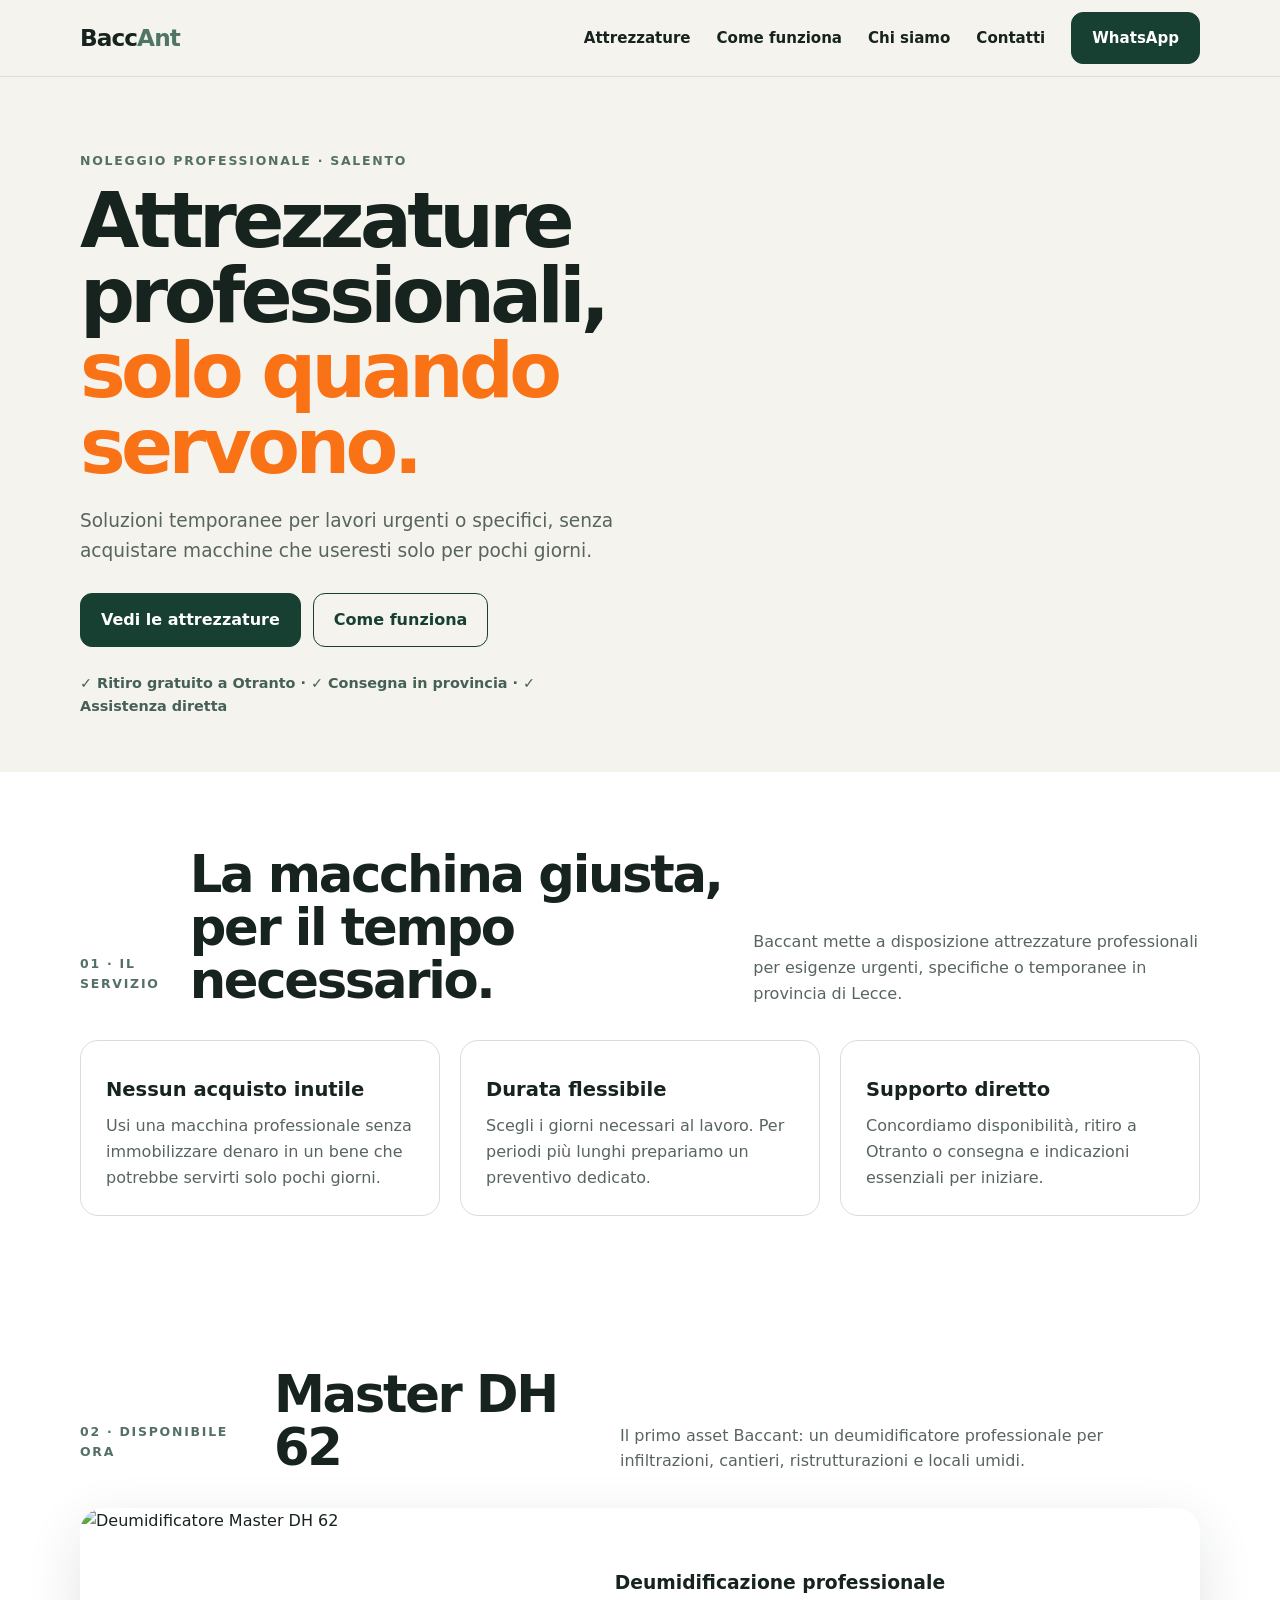
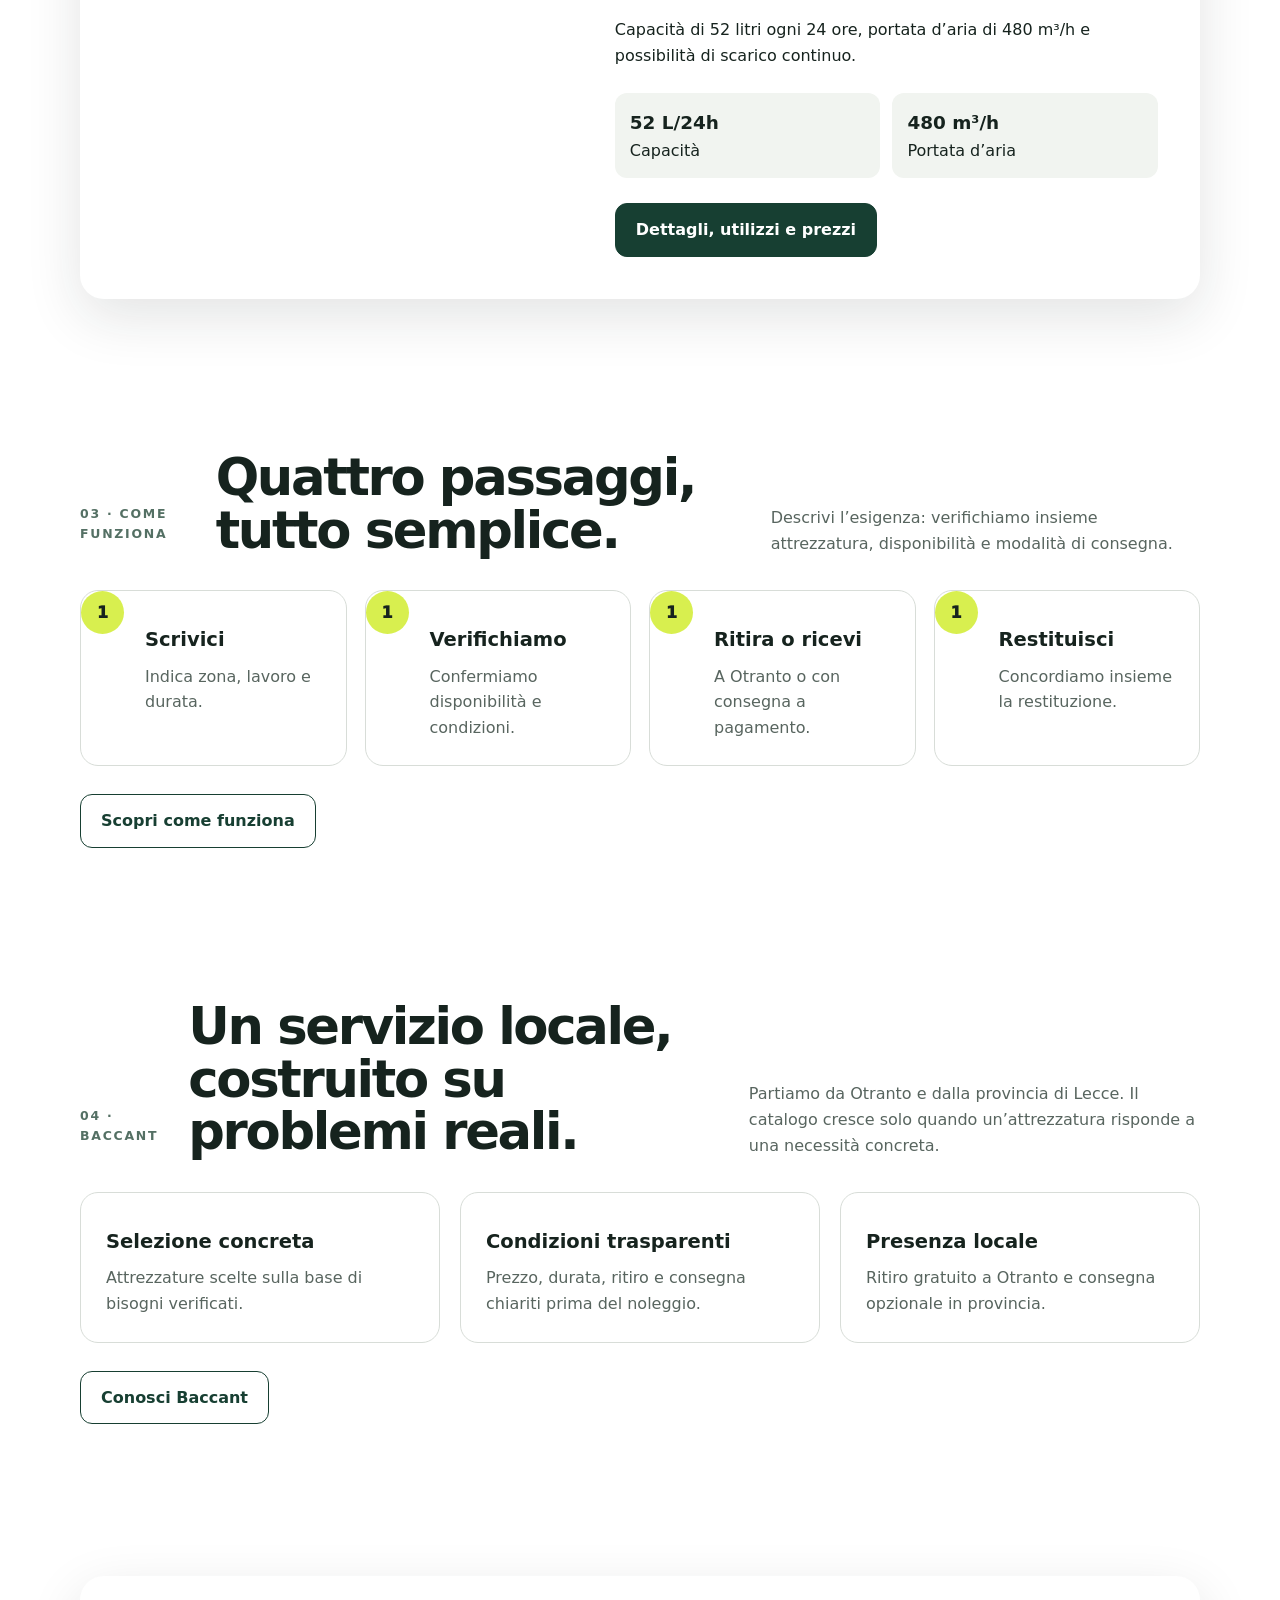
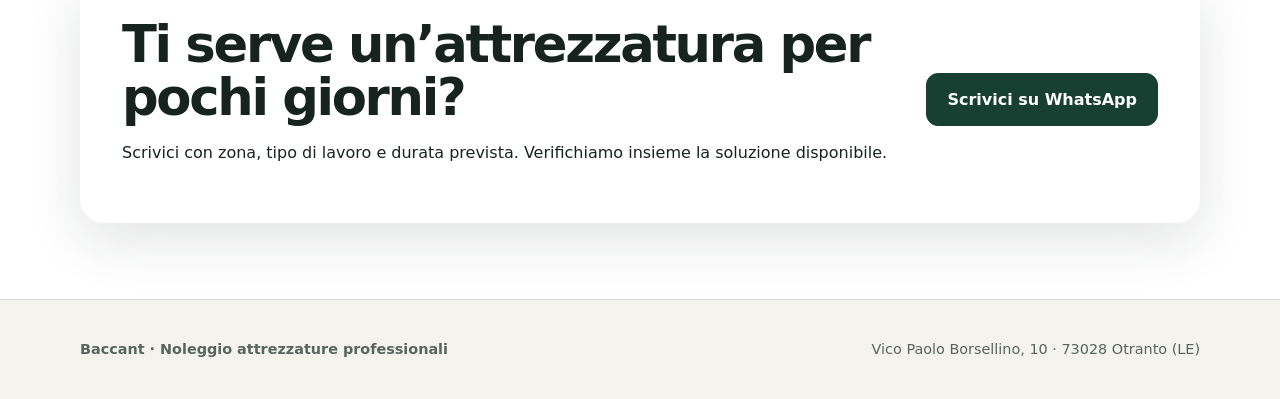
==== commit ec5ce404: "Crea homepage generale e uniforma navigazione" ====
--- a/index.html
+++ b/index.html
@@ -1,131 +1,9 @@
-<!doctype html>
-<html lang="it">
-<head>
-<meta charset="utf-8">
-<meta name="viewport" content="width=device-width,initial-scale=1">
-<title>BaccAnt - Noleggio Attrezzature Professionali in Provincia di Lecce</title>
-<meta name="description" content="Attrezzature professionali a noleggio per esigenze urgenti o temporanee in provincia di Lecce. Ritiro gratuito a Otranto.">
-<link rel="icon" type="image/svg+xml" href="data:image/svg+xml,%3Csvg xmlns=%27http://www.w3.org/2000/svg%27 viewBox=%270 0 64 64%27%3E%3Crect width=%2764%27 height=%2764%27 rx=%2712%27 fill=%27%23171614%27/%3E%3Cpath d=%27M14 33h36M32 15v36%27 stroke=%27%23f97316%27 stroke-width=%278%27/%3E%3C/svg%3E">
-<script async src="https://www.googletagmanager.com/gtag/js?id=AW-18453277349"></script>
-<script>window.dataLayer=window.dataLayer||[];function gtag(){dataLayer.push(arguments)}gtag(%27js%27,new Date());gtag(%27config%27,%27AW-18453277349%27);function gtag_report_conversion(url){var done=false;var go=function(){if(done)return;done=true;if(url)window.location=url};gtag(%27event%27,%27conversion%27,{send_to:%27AW-18453277349/HoPeCM796fgcEKXVmt9E%27,value:1,currency:%27EUR%27,event_callback:go});setTimeout(go,900);return false}</script>
-</head>
-<body>
-<style>
-@import url('https://fonts.googleapis.com/css2?family=Space+Grotesk:wght@400;700&display=swap');
-#bk{--ink:#171614;--dk:#1C1A17;--pp:#F7F5F1;--ln:#E7E3DC;--mt:#6E6A62;--or:#F97316;--o2:#EA580C;--ck:#C2410C;font:400 16px/1.6 'Space Grotesk',system-ui,sans-serif;color:var(--ink);max-width:1120px;margin:0 auto;padding:0 20px;-webkit-text-size-adjust:100%}
-#bk *{box-sizing:border-box;margin:0;padding:0}
-#bk a{color:inherit}
-#bk .i{width:18px;height:18px;fill:none;stroke:currentColor;stroke-width:2;stroke-linecap:round;stroke-linejoin:round}
-#bk .w{width:17px;height:17px;fill:currentColor;flex:none}
-#bk .btn{display:inline-flex;align-items:center;justify-content:center;padding:14px 20px;border-radius:10px;font-weight:700;font-size:15px;text-decoration:none;border:1px solid transparent;transition:.15s}
-#bk .pl{background:var(--or);color:var(--ink)}
-#bk .pl:hover{background:var(--o2)}
-#bk .gh{border-color:#CBC7BF}
-#bk .gh:hover{border-color:var(--ink)}
-#bk .he .gh,#bk .ct .gh{border-color:#4A4740;color:var(--pp)}
-#bk .he .gh:hover,#bk .ct .gh:hover{border-color:var(--or);color:var(--or)}
-#bk .top{display:flex;align-items:center;justify-content:space-between;gap:14px;padding:16px 0;border-bottom:1px solid var(--ln)}
-#bk .mk{height:78px;width:auto;object-fit:contain;flex:none;display:block}
-#bk nav{display:flex;gap:22px;font-size:14px}
-#bk nav a{color:var(--mt);text-decoration:none}
-#bk nav a:hover{color:var(--ink)}
-#bk .ic{width:40px;height:40px;border-radius:10px;background:var(--ink);color:var(--or);display:flex;align-items:center;justify-content:center;flex:none;margin-bottom:14px}
-#bk .he{position:relative;overflow:hidden;background:var(--dk);color:var(--pp);border-radius:20px;margin-top:16px;min-height:580px;display:flex;flex-direction:column;justify-content:center}
-#bk .hp{position:absolute;inset:0}
-#bk .hp img{width:100%;height:100%;object-fit:cover;display:block;filter:brightness(1.15)}
-#bk .ov{position:absolute;inset:0;background:linear-gradient(90deg,rgba(23,22,20,.95) 0%,rgba(23,22,20,.78) 40%,rgba(23,22,20,.14) 80%,rgba(23,22,20,.06)),linear-gradient(0deg,rgba(23,22,20,.85) 0%,rgba(23,22,20,0) 45%)}
-#bk .ct:before{content:"";position:absolute;inset:0;background:linear-gradient(rgba(247,245,241,.05) 1px,transparent 1px) 0 0/44px 44px,linear-gradient(90deg,rgba(247,245,241,.05) 1px,transparent 1px) 0 0/44px 44px;pointer-events:none}
-#bk .hin{position:relative;padding:52px 48px;max-width:660px}
-#bk .eb{position:relative;display:inline-flex;align-items:center;gap:8px;font-size:11px;font-weight:700;letter-spacing:.13em;text-transform:uppercase;color:var(--or);border:1px solid #6E3A10;padding:7px 12px;border-radius:99px;margin-bottom:20px}
-#bk .eb i{width:7px;height:7px;border-radius:50%;background:var(--or);animation:kp 1.8s infinite}
-@keyframes kp{50%{opacity:.25}}
-#bk h1{position:relative;font-size:clamp(32px,4.6vw,52px);line-height:1.06;letter-spacing:-.03em;font-weight:700;margin-bottom:26px}
-#bk h1 em,#bk .ct h2 em{font-style:normal;color:var(--or)}
-#bk h2{font-size:clamp(23px,3vw,32px);letter-spacing:-.02em;line-height:1.15;font-weight:700}
-#bk .ld{position:relative;font-size:16px;color:#CBC6BE;max-width:520px;margin-bottom:22px}
-#bk .rw{position:relative;display:flex;flex-wrap:wrap;gap:10px}
-#bk .cr{position:relative;font-size:12.5px;color:#CBC6BE;margin-top:18px}
-#bk .se{padding:44px 0 0}
-#bk .ix{display:inline-block;background:var(--or);color:var(--ink);font-size:11.5px;font-weight:700;letter-spacing:.07em;padding:4px 9px;border-radius:6px;margin-bottom:10px}
-#bk .sb{color:var(--mt);font-size:15px;margin:8px 0 24px;max-width:620px}
-#bk .g3{display:grid;grid-template-columns:repeat(3,1fr);gap:14px}
-#bk .us{background:#fff;border:1px solid var(--ln);border-radius:14px;padding:24px}
-#bk .us:hover{border-color:#C9C4BB}
-#bk .us h3{font-size:16.5px;margin-bottom:6px}
-#bk .us p{font-size:14px;color:var(--mt)}
-#bk .sp{display:grid;grid-template-columns:1fr 1fr;gap:40px;align-items:center}
-#bk .fg{background:#fff;border:1px solid var(--ln);border-radius:16px;padding:16px;box-shadow:10px 10px 0 var(--or)}
-#bk .fg img{display:block;width:100%;height:auto;border-radius:10px}
-#bk .fg figcaption{font-size:12px;color:var(--mt);margin-top:10px}
-#bk .ug{background:#fff;border:1px solid var(--ln);border-radius:16px;padding:12px}
-#bk .ug img{display:block;width:100%;height:auto;border-radius:10px}
-#bk .ug figcaption{font-size:12px;color:var(--mt);margin-top:10px}
-#bk .q{margin:16px 0;border-top:1px solid var(--ln)}
-#bk .q div{display:flex;justify-content:space-between;gap:12px;padding:9px 0;border-bottom:1px solid var(--ln);font-size:13.5px}
-#bk .q span{color:var(--mt)}
-#bk .in{list-style:none;margin-top:10px;display:grid;gap:6px}
-#bk .in li{display:flex;gap:9px;font-size:14px}
-#bk .in b{color:var(--ck)}
-#bk .pn{display:grid;grid-template-columns:repeat(3,1fr);gap:14px}
-#bk .pc{position:relative;background:#fff;border:1px solid var(--ln);border-radius:16px;padding:24px;display:flex;flex-direction:column}
-#bk .du{font-size:11px;font-weight:700;letter-spacing:.11em;text-transform:uppercase;color:var(--mt)}
-#bk .am{font-size:38px;font-weight:700;letter-spacing:-.03em;margin-top:6px}
-#bk .pd{font-size:12.5px;color:var(--mt);margin-top:2px}
-#bk .pc .btn{margin-top:auto;padding:12px;font-size:14px}
-#bk .bs{background:var(--dk);border-color:var(--dk);color:var(--pp)}
-#bk .bs .du,#bk .bs .pd{color:#B7B3AB}
-#bk .bs .am{color:var(--or)}
-#bk .bd{position:absolute;top:-11px;left:22px;background:var(--or);color:var(--ink);font-size:10px;font-weight:700;text-transform:uppercase;padding:5px 10px;border-radius:99px}
-#bk .all{font-size:13px;color:var(--mt);margin-top:14px}
-#bk .st{display:grid;grid-template-columns:repeat(4,1fr);gap:18px;counter-reset:s}
-#bk .st>div{position:relative;border-top:2px solid var(--ln);padding-top:22px;font-size:13.5px;color:var(--mt)}
-#bk .st>div:before{counter-increment:s;content:counter(s);position:absolute;top:-14px;width:26px;height:26px;border-radius:50%;background:var(--ink);color:var(--or);font:700 12px/26px 'Space Grotesk',sans-serif;text-align:center}
-#bk .st h3{font-size:15px;color:var(--ink);margin-bottom:5px}
-#bk .ct{position:relative;overflow:hidden;background:var(--dk);color:var(--pp);border-radius:20px;padding:44px 48px;display:grid;grid-template-columns:1.2fr .8fr;gap:36px;align-items:center}
-#bk .ct p{position:relative;color:#CBC6BE;font-size:15px;margin-top:10px}
-#bk .sk{position:relative;display:grid;gap:10px}
-#bk .fn{position:relative;font-size:12.5px;color:#A5A199;text-align:center}
-#bk .ft{display:flex;flex-wrap:wrap;justify-content:space-between;gap:8px;border-top:1px solid var(--ln);margin-top:44px;padding:22px 0 6px;font-size:12.5px;color:var(--mt)}
-@media(max-width:860px){#bk{padding:0 14px}#bk nav,#bk .top .btn{display:none}#bk .top{justify-content:center;padding:14px 0}#bk .mk{height:90px}#bk .sp,#bk .ct{grid-template-columns:1fr}#bk .ct{padding:34px 22px}#bk .g3,#bk .pn{grid-template-columns:1fr}#bk .st{grid-template-columns:1fr 1fr;row-gap:32px}#bk .fg{box-shadow:6px 6px 0 var(--or)}#bk .se{padding-top:36px}#bk .rw{flex-direction:column}#bk .rw .btn,#bk .sk .btn{width:100%}#bk .he{min-height:540px;justify-content:flex-end}#bk .hin{padding:0 22px 30px}#bk .he h1{font-size:clamp(27px,7.5vw,34px);margin-bottom:32px}#bk .ld{margin-bottom:20px}#bk .cr{display:none}#bk .ov{background:linear-gradient(0deg,rgba(23,22,20,.95) 0%,rgba(23,22,20,.65) 50%,rgba(23,22,20,.28) 100%)}}
-@media(max-width:520px){#bk .st{grid-template-columns:1fr}}
-</style>
-<svg style="display:none"><symbol id="d" viewBox="0 0 24 24"><path d="M12 3c3.4 4.1 6 7.7 6 11a6 6 0 1 1-12 0c0-3.3 2.6-6.9 6-11z"/></symbol><symbol id="b" viewBox="0 0 24 24"><rect x="4" y="4" width="16" height="16" rx="1.5"/><path d="M4 12h16M12 4v8M8 12v8M16 12v8"/></symbol><symbol id="f" viewBox="0 0 24 24"><path d="M3 21V10l6 3.5V10l6 3.5V4h6v17H3z"/></symbol><symbol id="w" viewBox="0 0 24 24"><path d="M17.472 14.382c-.297-.149-1.758-.867-2.03-.967-.273-.099-.471-.148-.67.15-.197.297-.767.966-.94 1.164-.173.199-.347.223-.644.075-.297-.15-1.255-.463-2.39-1.475-.883-.788-1.48-1.761-1.653-2.059-.173-.297-.018-.458.13-.606.134-.133.298-.347.446-.52.149-.174.198-.298.298-.497.099-.198.05-.371-.025-.52-.075-.149-.669-1.612-.916-2.207-.242-.579-.487-.5-.669-.51-.173-.008-.371-.01-.57-.01-.198 0-.52.074-.792.372-.272.297-1.04 1.016-1.04 2.479 0 1.462 1.065 2.875 1.213 3.074.149.198 2.096 3.2 5.077 4.487.709.306 1.262.489 1.694.625.712.227 1.36.195 1.871.118.571-.085 1.758-.719 2.006-1.413.248-.694.248-1.289.173-1.413-.074-.124-.272-.198-.57-.347m-5.421 7.403h-.004a9.87 9.87 0 01-5.031-1.378l-.361-.214-3.741.982.998-3.648-.235-.374a9.86 9.86 0 01-1.51-5.26c.001-5.45 4.436-9.884 9.888-9.884 2.64 0 5.122 1.03 6.988 2.898a9.825 9.825 0 012.893 6.994c-.003 5.45-4.437 9.884-9.885 9.884m8.413-18.297A11.815 11.815 0 0012.05 0C5.495 0 .16 5.335.157 11.892c0 2.096.547 4.142 1.588 5.945L.057 24l6.305-1.654a11.882 11.882 0 005.683 1.448h.005c6.554 0 11.89-5.335 11.893-11.893a11.821 11.821 0 00-3.48-8.413z"/></symbol></svg>
-<div id="bk">
-<header class="top"><a href="index.html"><img class="mk" src="https://i.ibb.co/TdxMNzL/baccant-v3.jpg" alt="Baccant · Noleggio attrezzature"></a><nav><a href="prodotti.html">Attrezzature</a><a href="#pz">Prezzi</a><a href="come-funziona.html">Come funziona</a><a href="contatti.html">Contatti</a></nav><a class="btn pl" style="padding:10px 14px;font-size:14px;gap:8px" href="https://wa.me/3908321786600" onclick="return gtag_report_conversion(this.href);" rel="noopener"><svg class="w"><use href="#w"/></svg>Contattaci su WhatsApp</a></header>
-<section class="he">
-<picture class="hp"><source media="(max-width:860px)" srcset="https://i.ibb.co/ZpgvTNJc/landing-hero-mobile.jpg"><img src="https://i.ibb.co/xqxzYMrV/landing-hero-desk.jpg" alt="Deumidificatore Master DH 62 a noleggio"></picture>
-<div class="ov"></div>
-<div class="hin"><h1>Attrezzature professionali a noleggio <em>in Salento</em>.</h1>
-<p class="ld">Soluzioni temporanee per lavori urgenti o specifici, senza acquistare macchine che useresti solo per pochi giorni.</p>
-<div class="rw"><a class="btn pl" style="padding:12px 16px;font-size:14px" href="prodotti.html">Vedi le attrezzature</a><a class="btn gh" href="come-funziona.html">Come funziona</a></div>
-<p class="cr">✓ Ritiro gratuito a Otranto · ✓ Consegna in provincia · ✓ Risposta rapida 7/7</p></div>
-</section>
-<section class="se"><span class="ix">01 · Perché noleggiare</span><h2>Quando il problema è temporaneo</h2><p class="sb">Paghi solo i giorni che ti servono e utilizzi un’attrezzatura professionale senza sostenere il costo dell’acquisto.</p><div class="g3">
-<div class="us"><div class="ic"><svg class="i"><use href="#d"/></svg></div><h3>Infiltrazioni e perdite</h3><p>Riduce rapidamente l’umidità dopo una perdita d’acqua o un’infiltrazione in ambienti chiusi.</p></div>
-<div class="us"><div class="ic"><svg class="i"><use href="#b"/></svg></div><h3>Ristrutturazioni e cantieri</h3><p>Accelera l’asciugatura di intonaci, screedi e superfici durante lavori edili e ristrutturazioni.</p></div>
-<div class="us"><div class="ic"><svg class="i"><use href="#f"/></svg></div><h3>Attività e locali professionali</h3><p>Cantine, depositi, laboratori e stabilimenti in cui serve controllare l’umidità in modo costante.</p></div>
-</div></section>
-<section class="se" id="eq"><span class="ix">02 · Disponibile ora</span><h2>Master DH 62</h2><p class="sb">Il primo asset Baccant: un deumidificatore robusto e professionale per infiltrazioni, cantieri, ristrutturazioni e locali.</p><div class="sp">
-<figure class="fg"><img loading="lazy" src="https://i.ibb.co/ZpgvTNJc/landing-hero-mobile.jpg" alt="Deumidificatore Master DH 62"><figcaption>Modello disponibile: Master DH 62.</figcaption></figure>
-<div><div class="q"><div><span>Capacità di deumidificazione</span><b>52 L/24h</b></div><div><span>Portata d’aria</span><b>480 m³/h</b></div><div><span>Alimentazione</span><b>230 V · 890 W</b></div><div><span>Scarico</span><b>Continuo disponibile</b></div></div>
-<p style="font-weight:700">Incluso nel noleggio</p><ul class="in"><li><b>✓</b> Tubo per scarico continuo</li><li><b>✓</b> Indicazioni d’uso e posizionamento</li><li><b>✓</b> Supporto per l’avvio del noleggio</li></ul><a class="btn pl" style="margin-top:18px" href="deumidificatore-master-dh62.html">Vai alla pagina del Master DH 62</a></div>
-</div></section>
-<section class="se" id="pz"><span class="ix">03 · Prezzi</span><h2>Prezzi chiari, senza abbonamenti.</h2><p class="sb">Scegli la durata in base al lavoro. Per periodi diversi, chiedi un preventivo su WhatsApp.</p><div class="pn">
-<div class="pc"><div class="du">1 giorno</div><div class="am">€60</div><div class="pd">€60 al giorno</div><a class="btn gh" href="https://wa.me/3908321786600?text=Ciao%2C%20vorrei%20noleggiare%20per%201%20giorno" onclick="return gtag_report_conversion(this.href);" rel="noopener">Prenota 1 giorno</a></div>
-<div class="pc"><div class="du">3 giorni</div><div class="am">€140</div><div class="pd">≈ €47 al giorno</div><a class="btn gh" href="https://wa.me/3908321786600?text=Ciao%2C%20vorrei%20noleggiare%20per%203%20giorni" onclick="return gtag_report_conversion(this.href);" rel="noopener">Prenota 3 giorni</a></div>
-<div class="pc bs"><span class="bd">Miglior tariffa</span><div class="du">7 giorni</div><div class="am">€210</div><div class="pd">€30 al giorno</div><a class="btn pl" href="https://wa.me/3908321786600?text=Ciao%2C%20vorrei%20noleggiare%20per%207%20giorni" onclick="return gtag_report_conversion(this.href);" rel="noopener">Prenota 7 giorni</a></div>
-</div><p class="all">Ogni tariffa include ritiro gratuito a Otranto, consegna opzionale in provincia e assistenza WhatsApp.</p></section>
-<section class="se" id="hw"><span class="ix">04 · Come funziona</span><h2>Quattro passaggi, tutto semplice.</h2><p class="sb">Tutto si chiude su WhatsApp: disponibilità, consegna e restituzione.</p><div class="st">
-<div><h3>Scrivici su WhatsApp</h3>Zona, motivo e durata prevista.</div>
-<div><h3>Confermiamo disponibilità</h3>Ti diciamo se è libera e il costo di eventuale consegna.</div>
-<div><h3>Ritiro o consegna</h3>Ritiro gratuito a Otranto, oppure consegna a pagamento.</div>
-<div><h3>Restituzione</h3>Concordiamo insieme il momento della restituzione.</div>
-</div></section>
-<section class="se"><span class="ix">05 · In azione</span><h2>La macchina sul campo</h2><p class="sb">Quattro situazioni tipiche d’uso: un’unica macchina, adatta a contesti diversi, dal cantiere al locale professionale.</p><figure class="ug"><img loading="lazy" src="https://i.ibb.co/Wp2qVHXn/usage-example.jpg" alt="Quattro situazioni di utilizzo del deumidificatore Master DH 62"><figcaption>Quattro contesti d’uso tipici del Master DH 62.</figcaption></figure></section>
-<section class="se" id="ct"><div class="ct">
-<div><span class="eb"><i></i>Richiedi disponibilità</span><h2>Hai bisogno di <em>asciugare</em> un ambiente?</h2><p>Scrivici su WhatsApp con zona, problema e durata: ti rispondiamo con disponibilità, modalità di ritiro e costo di consegna.</p></div>
-<div class="sk"><a class="btn pl" href="https://wa.me/3908321786600?text=Ciao%2C%20vorrei%20noleggiare%20il%20Master%20DH%2062" onclick="return gtag_report_conversion(this.href);" rel="noopener">Scrivici su WhatsApp</a><div class="fn">Ritiro gratuito a Otranto · Consegna in base alla zona</div></div>
-</div></section>
-<footer class="ft"><span><b>Baccant</b> · Noleggio attrezzature professionali</span><span>Vico Paolo Borsellino, 10 - 73028 Otranto (LE) </span></footer>
-</div>+</body>
-</html>
+<!doctype html><html lang="it"><head><meta charset="utf-8"><meta name="viewport" content="width=device-width,initial-scale=1"><title>Baccant | Noleggio attrezzature professionali in provincia di Lecce</title><meta name="description" content="Attrezzature professionali a noleggio per esigenze urgenti o temporanee in provincia di Lecce. Ritiro gratuito a Otranto."><link rel="stylesheet" href="assets/css/style.css"><script async src="https://www.googletagmanager.com/gtag/js?id=AW-18453277349"></script><script>window.dataLayer=window.dataLayer||[];function gtag(){dataLayer.push(arguments)}gtag('js',new Date());gtag('config','AW-18453277349');</script></head><body>
+<header class="site-header"><div class="container nav-wrap"><a class="brand" href="index.html">Bacc<span>Ant</span></a><button class="menu-toggle" data-menu-toggle aria-expanded="false">Menu</button><nav class="nav" data-nav><a href="prodotti.html">Attrezzature</a><a href="come-funziona.html">Come funziona</a><a href="chi-siamo.html">Chi siamo</a><a href="contatti.html">Contatti</a><a class="button" href="https://wa.me/3908321786600?text=Ciao%2C%20vorrei%20informazioni%20sulle%20attrezzature%20a%20noleggio">WhatsApp</a></nav></div></header>
+<main><section class="hero"><div class="container hero-grid"><div><span class="eyebrow">Noleggio professionale · Salento</span><h1>Attrezzature professionali, <span style="color:#f97316">solo quando servono.</span></h1><p>Soluzioni temporanee per lavori urgenti o specifici, senza acquistare macchine che useresti solo per pochi giorni.</p><div class="actions"><a class="button" href="prodotti.html">Vedi le attrezzature</a><a class="button ghost" href="come-funziona.html">Come funziona</a></div><div class="trust">✓ Ritiro gratuito a Otranto · ✓ Consegna in provincia · ✓ Assistenza diretta</div></div></div></section>
+<section class="section white"><div class="container"><div class="section-head"><span class="eyebrow">01 · Il servizio</span><h2>La macchina giusta, per il tempo necessario.</h2><p>Baccant mette a disposizione attrezzature professionali per esigenze urgenti, specifiche o temporanee in provincia di Lecce.</p></div><div class="grid-3"><article class="card"><h3>Nessun acquisto inutile</h3><p>Usi una macchina professionale senza immobilizzare denaro in un bene che potrebbe servirti solo pochi giorni.</p></article><article class="card"><h3>Durata flessibile</h3><p>Scegli i giorni necessari al lavoro. Per periodi più lunghi prepariamo un preventivo dedicato.</p></article><article class="card"><h3>Supporto diretto</h3><p>Concordiamo disponibilità, ritiro a Otranto o consegna e indicazioni essenziali per iniziare.</p></article></div></div></section>
+<section class="section white"><div class="container"><div class="section-head"><span class="eyebrow">02 · Disponibile ora</span><h2>Master DH 62</h2><p>Il primo asset Baccant: un deumidificatore professionale per infiltrazioni, cantieri, ristrutturazioni e locali umidi.</p></div><div class="product-panel"><img src="https://i.ibb.co/ZpgvTNJc/landing-hero-mobile.jpg" alt="Deumidificatore Master DH 62"><div class="product-content"><h3>Deumidificazione professionale</h3><p>Capacità di 52 litri ogni 24 ore, portata d’aria di 480 m³/h e possibilità di scarico continuo.</p><div class="specs"><div class="spec"><strong>52 L/24h</strong>Capacità</div><div class="spec"><strong>480 m³/h</strong>Portata d’aria</div></div><a class="button" href="deumidificatore-master-dh62.html">Dettagli, utilizzi e prezzi</a></div></div></div></section>
+<section class="section white"><div class="container"><div class="section-head"><span class="eyebrow">03 · Come funziona</span><h2>Quattro passaggi, tutto semplice.</h2><p>Descrivi l’esigenza: verifichiamo insieme attrezzatura, disponibilità e modalità di consegna.</p></div><div class="grid-4"><article class="card step"><h3>Scrivici</h3><p>Indica zona, lavoro e durata.</p></article><article class="card step"><h3>Verifichiamo</h3><p>Confermiamo disponibilità e condizioni.</p></article><article class="card step"><h3>Ritira o ricevi</h3><p>A Otranto o con consegna a pagamento.</p></article><article class="card step"><h3>Restituisci</h3><p>Concordiamo insieme la restituzione.</p></article></div><div class="actions"><a class="button ghost" href="come-funziona.html">Scopri come funziona</a></div></div></section>
+<section class="section white"><div class="container"><div class="section-head"><span class="eyebrow">04 · Baccant</span><h2>Un servizio locale, costruito su problemi reali.</h2><p>Partiamo da Otranto e dalla provincia di Lecce. Il catalogo cresce solo quando un’attrezzatura risponde a una necessità concreta.</p></div><div class="grid-3"><article class="card"><h3>Selezione concreta</h3><p>Attrezzature scelte sulla base di bisogni verificati.</p></article><article class="card"><h3>Condizioni trasparenti</h3><p>Prezzo, durata, ritiro e consegna chiariti prima del noleggio.</p></article><article class="card"><h3>Presenza locale</h3><p>Ritiro gratuito a Otranto e consegna opzionale in provincia.</p></article></div><div class="actions"><a class="button ghost" href="chi-siamo.html">Conosci Baccant</a></div></div></section>
+<section class="section white"><div class="container contact-box"><div><h2>Ti serve un’attrezzatura per pochi giorni?</h2><p>Scrivici con zona, tipo di lavoro e durata prevista. Verifichiamo insieme la soluzione disponibile.</p></div><a class="button" href="https://wa.me/3908321786600?text=Ciao%2C%20cerco%20un%27attrezzatura%20a%20noleggio">Scrivici su WhatsApp</a></div></section></main>
+<footer class="footer"><div class="container footer-row"><strong>Baccant · Noleggio attrezzature professionali</strong><span>Vico Paolo Borsellino, 10 · 73028 Otranto (LE)</span></div></footer><script src="assets/js/main.js"></script></body></html>
--- a/assets/css/style.css
+++ b/assets/css/style.css
@@ -0,0 +1 @@
+:root{--ink:#16231e;--muted:#58655f;--paper:#f5f3ed;--card:#fff;--green:#173f32;--lime:#d8ef4f;--line:#d8ddd8;--shadow:0 18px 55px rgba(22,35,30,.12)}*{box-sizing:border-box}html{scroll-behavior:smooth}body{margin:0;color:var(--ink);background:var(--paper);font-family:Inter,ui-sans-serif,system-ui,-apple-system,BlinkMacSystemFont,"Segoe UI",sans-serif;font-size:16px;line-height:1.6}img{max-width:100%;display:block}a{color:inherit}.container{width:min(1120px,calc(100% - 40px));margin:auto}.site-header{position:sticky;top:0;z-index:20;background:rgba(245,243,237,.94);border-bottom:1px solid rgba(22,35,30,.1);backdrop-filter:blur(12px)}.nav-wrap{min-height:76px;display:flex;align-items:center;justify-content:space-between;gap:24px}.brand{font-size:1.45rem;font-weight:900;text-decoration:none;letter-spacing:-.04em}.brand span{color:#4f7567}.nav{display:flex;align-items:center;gap:26px}.nav a{text-decoration:none;font-weight:700;font-size:.94rem}.nav a:hover{color:#35634f}.menu-toggle{display:none;border:1px solid var(--line);background:#fff;border-radius:10px;padding:9px 12px;font:inherit;font-weight:800}.button{display:inline-flex;align-items:center;justify-content:center;gap:8px;padding:13px 20px;border-radius:12px;background:var(--green);color:#fff;text-decoration:none;font-weight:850;border:1px solid var(--green);transition:.2s ease}.button:hover{transform:translateY(-2px);box-shadow:0 8px 20px rgba(23,63,50,.2)}.button.accent{background:var(--lime);border-color:var(--lime);color:var(--ink)}.button.ghost{background:transparent;color:var(--green)}.hero{padding:70px 0 54px}.hero-grid{display:grid;grid-template-columns:1.02fr .98fr;gap:52px;align-items:center}.eyebrow{display:inline-block;text-transform:uppercase;letter-spacing:.14em;font-size:.78rem;font-weight:900;color:#547064;margin-bottom:12px}.hero h1,.page-hero h1{font-size:clamp(2.6rem,6vw,5rem);line-height:.98;letter-spacing:-.06em;margin:0 0 22px}.hero p,.page-hero p{font-size:1.16rem;color:var(--muted);max-width:650px}.actions{display:flex;flex-wrap:wrap;gap:12px;margin-top:28px}.trust{display:flex;flex-wrap:wrap;gap:9px 20px;margin-top:25px;font-weight:750;font-size:.9rem;color:#456057}.hero-media{position:relative}.hero-media img{width:100%;aspect-ratio:4/4.15;object-fit:cover;border-radius:26px;box-shadow:var(--shadow)}.hero-tag{position:absolute;left:-24px;bottom:26px;background:#fff;border-radius:15px;padding:15px 18px;box-shadow:var(--shadow);font-weight:850}.section{padding:76px 0}.section.white{background:#fff}.section.dark{background:var(--green);color:#fff}.section-head{display:flex;align-items:end;justify-content:space-between;gap:30px;margin-bottom:34px}.section h2{font-size:clamp(2rem,4vw,3.35rem);line-height:1.03;letter-spacing:-.045em;margin:0}.section-head p{max-width:580px;color:var(--muted);margin:0}.dark .section-head p{color:#d7e1dc}.grid-3{display:grid;grid-template-columns:repeat(3,1fr);gap:20px}.grid-4{display:grid;grid-template-columns:repeat(4,1fr);gap:18px}.card{background:var(--card);border:1px solid var(--line);border-radius:18px;padding:25px}.card h3{margin:8px 0;font-size:1.22rem}.card p{margin:0;color:var(--muted)}.card .number{font-weight:950;font-size:.83rem;color:#668071}.product-panel{display:grid;grid-template-columns:.88fr 1.12fr;background:#fff;border-radius:24px;overflow:hidden;box-shadow:var(--shadow)}.product-panel img{height:100%;width:100%;object-fit:cover}.product-content{padding:42px}.specs{display:grid;grid-template-columns:repeat(2,1fr);gap:12px;margin:25px 0}.spec{background:#f1f4f0;border-radius:12px;padding:15px}.spec strong{display:block;font-size:1.15rem}.price-grid{display:grid;grid-template-columns:repeat(4,1fr);gap:14px}.price{background:#fff;border:1px solid var(--line);border-radius:17px;padding:21px;text-align:center}.price.featured{background:var(--green);color:#fff;transform:translateY(-8px)}.price .days{font-weight:900;text-transform:uppercase;font-size:.76rem;letter-spacing:.09em}.price .amount{font-size:2.1rem;font-weight:950;margin:7px 0}.price small{color:var(--muted)}.price.featured small{color:#d7e1dc}.page-hero{padding:68px 0 45px}.page-hero h1{max-width:900px}.breadcrumbs{font-size:.88rem;color:var(--muted);margin-bottom:18px}.catalog-card{display:flex;flex-direction:column;padding:0;overflow:hidden}.catalog-card img{height:260px;width:100%;object-fit:cover}.catalog-card .body{padding:25px}.catalog-card .body .button{margin-top:18px}.steps{counter-reset:step}.step{position:relative;padding-left:64px;min-height:54px}.step:before{counter-increment:step;content:counter(step);position:absolute;left:0;top:0;width:43px;height:43px;border-radius:50%;display:grid;place-items:center;background:var(--lime);color:var(--ink);font-weight:950}.contact-box{background:#fff;border-radius:24px;padding:42px;box-shadow:var(--shadow);display:grid;grid-template-columns:1fr auto;gap:30px;align-items:center}.footer{padding:38px 0;border-top:1px solid var(--line);color:var(--muted);font-size:.9rem}.footer-row{display:flex;justify-content:space-between;gap:24px;flex-wrap:wrap}.note{margin-top:20px;padding:15px 18px;border-left:4px solid var(--lime);background:#fff;border-radius:0 10px 10px 0;color:var(--muted)}@media(max-width:850px){.menu-toggle{display:block}.nav{display:none;position:absolute;left:20px;right:20px;top:68px;background:#fff;border:1px solid var(--line);border-radius:16px;padding:18px;box-shadow:var(--shadow);flex-direction:column;align-items:stretch}.nav.is-open{display:flex}.nav .button{width:100%}.hero{padding-top:40px}.hero-grid,.product-panel{grid-template-columns:1fr}.hero-media{order:-1}.hero-media img{aspect-ratio:16/10}.hero-tag{left:14px}.grid-3,.grid-4,.price-grid{grid-template-columns:repeat(2,1fr)}.section-head{align-items:start;flex-direction:column}.contact-box{grid-template-columns:1fr}.product-panel img{max-height:480px}.price.featured{transform:none}}@media(max-width:560px){.container{width:min(100% - 28px,1120px)}.hero h1,.page-hero h1{font-size:2.65rem}.grid-3,.grid-4,.price-grid,.specs{grid-template-columns:1fr}.section{padding:58px 0}.hero-media img{aspect-ratio:4/3}.product-content,.contact-box{padding:26px}.actions .button{width:100%}}
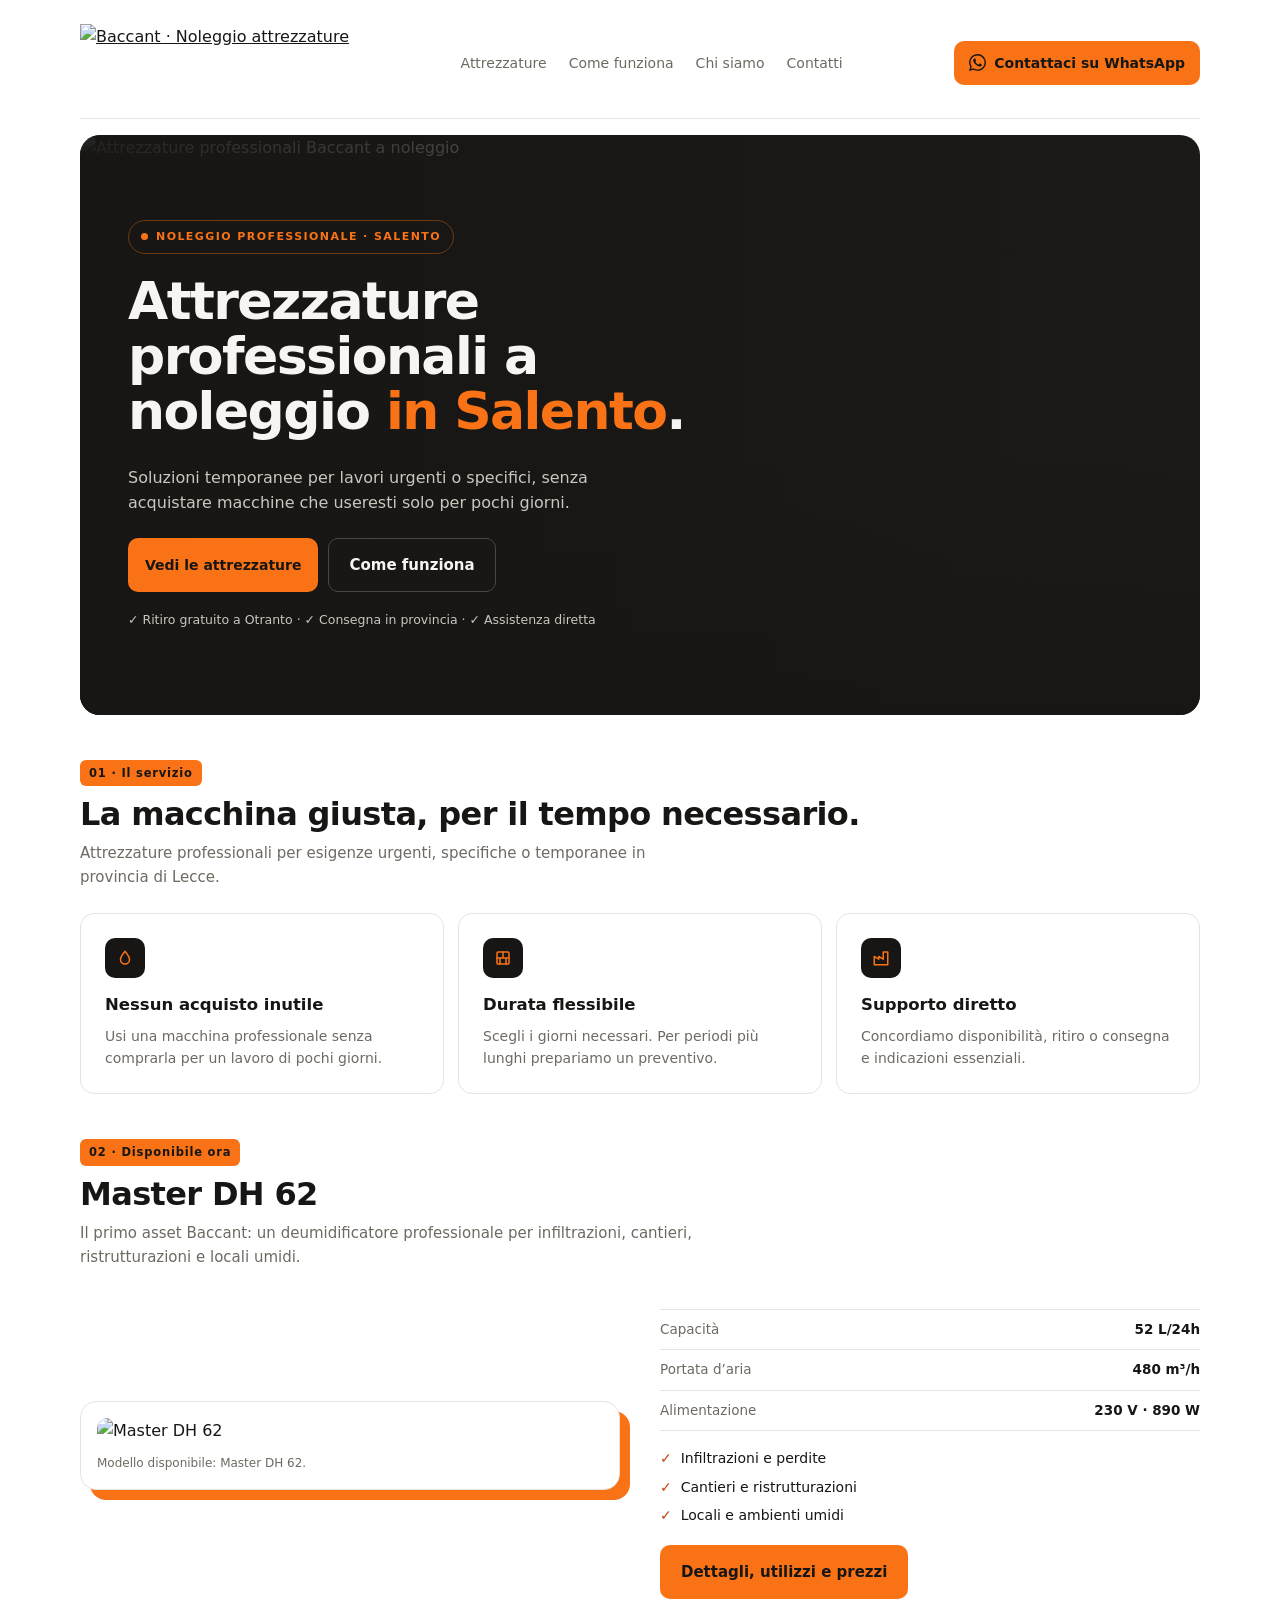
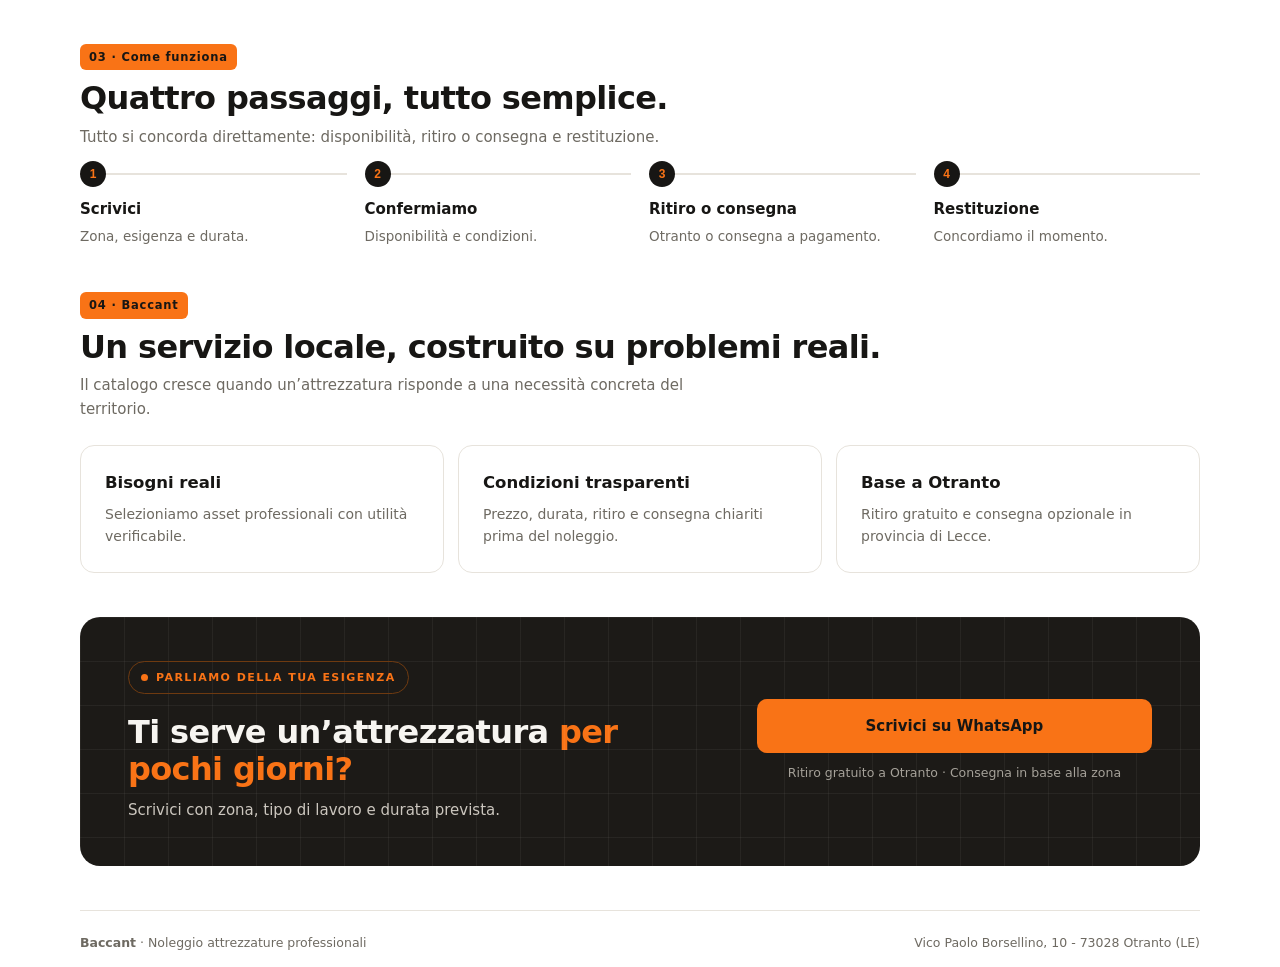
==== commit 40098068: "Uniforma tutte le pagine al design originale" ====
--- a/index.html
+++ b/index.html
@@ -1,9 +1,89 @@
-<!doctype html><html lang="it"><head><meta charset="utf-8"><meta name="viewport" content="width=device-width,initial-scale=1"><title>Baccant | Noleggio attrezzature professionali in provincia di Lecce</title><meta name="description" content="Attrezzature professionali a noleggio per esigenze urgenti o temporanee in provincia di Lecce. Ritiro gratuito a Otranto."><link rel="stylesheet" href="assets/css/style.css"><script async src="https://www.googletagmanager.com/gtag/js?id=AW-18453277349"></script><script>window.dataLayer=window.dataLayer||[];function gtag(){dataLayer.push(arguments)}gtag('js',new Date());gtag('config','AW-18453277349');</script></head><body>
-<header class="site-header"><div class="container nav-wrap"><a class="brand" href="index.html">Bacc<span>Ant</span></a><button class="menu-toggle" data-menu-toggle aria-expanded="false">Menu</button><nav class="nav" data-nav><a href="prodotti.html">Attrezzature</a><a href="come-funziona.html">Come funziona</a><a href="chi-siamo.html">Chi siamo</a><a href="contatti.html">Contatti</a><a class="button" href="https://wa.me/3908321786600?text=Ciao%2C%20vorrei%20informazioni%20sulle%20attrezzature%20a%20noleggio">WhatsApp</a></nav></div></header>
-<main><section class="hero"><div class="container hero-grid"><div><span class="eyebrow">Noleggio professionale · Salento</span><h1>Attrezzature professionali, <span style="color:#f97316">solo quando servono.</span></h1><p>Soluzioni temporanee per lavori urgenti o specifici, senza acquistare macchine che useresti solo per pochi giorni.</p><div class="actions"><a class="button" href="prodotti.html">Vedi le attrezzature</a><a class="button ghost" href="come-funziona.html">Come funziona</a></div><div class="trust">✓ Ritiro gratuito a Otranto · ✓ Consegna in provincia · ✓ Assistenza diretta</div></div></div></section>
-<section class="section white"><div class="container"><div class="section-head"><span class="eyebrow">01 · Il servizio</span><h2>La macchina giusta, per il tempo necessario.</h2><p>Baccant mette a disposizione attrezzature professionali per esigenze urgenti, specifiche o temporanee in provincia di Lecce.</p></div><div class="grid-3"><article class="card"><h3>Nessun acquisto inutile</h3><p>Usi una macchina professionale senza immobilizzare denaro in un bene che potrebbe servirti solo pochi giorni.</p></article><article class="card"><h3>Durata flessibile</h3><p>Scegli i giorni necessari al lavoro. Per periodi più lunghi prepariamo un preventivo dedicato.</p></article><article class="card"><h3>Supporto diretto</h3><p>Concordiamo disponibilità, ritiro a Otranto o consegna e indicazioni essenziali per iniziare.</p></article></div></div></section>
-<section class="section white"><div class="container"><div class="section-head"><span class="eyebrow">02 · Disponibile ora</span><h2>Master DH 62</h2><p>Il primo asset Baccant: un deumidificatore professionale per infiltrazioni, cantieri, ristrutturazioni e locali umidi.</p></div><div class="product-panel"><img src="https://i.ibb.co/ZpgvTNJc/landing-hero-mobile.jpg" alt="Deumidificatore Master DH 62"><div class="product-content"><h3>Deumidificazione professionale</h3><p>Capacità di 52 litri ogni 24 ore, portata d’aria di 480 m³/h e possibilità di scarico continuo.</p><div class="specs"><div class="spec"><strong>52 L/24h</strong>Capacità</div><div class="spec"><strong>480 m³/h</strong>Portata d’aria</div></div><a class="button" href="deumidificatore-master-dh62.html">Dettagli, utilizzi e prezzi</a></div></div></div></section>
-<section class="section white"><div class="container"><div class="section-head"><span class="eyebrow">03 · Come funziona</span><h2>Quattro passaggi, tutto semplice.</h2><p>Descrivi l’esigenza: verifichiamo insieme attrezzatura, disponibilità e modalità di consegna.</p></div><div class="grid-4"><article class="card step"><h3>Scrivici</h3><p>Indica zona, lavoro e durata.</p></article><article class="card step"><h3>Verifichiamo</h3><p>Confermiamo disponibilità e condizioni.</p></article><article class="card step"><h3>Ritira o ricevi</h3><p>A Otranto o con consegna a pagamento.</p></article><article class="card step"><h3>Restituisci</h3><p>Concordiamo insieme la restituzione.</p></article></div><div class="actions"><a class="button ghost" href="come-funziona.html">Scopri come funziona</a></div></div></section>
-<section class="section white"><div class="container"><div class="section-head"><span class="eyebrow">04 · Baccant</span><h2>Un servizio locale, costruito su problemi reali.</h2><p>Partiamo da Otranto e dalla provincia di Lecce. Il catalogo cresce solo quando un’attrezzatura risponde a una necessità concreta.</p></div><div class="grid-3"><article class="card"><h3>Selezione concreta</h3><p>Attrezzature scelte sulla base di bisogni verificati.</p></article><article class="card"><h3>Condizioni trasparenti</h3><p>Prezzo, durata, ritiro e consegna chiariti prima del noleggio.</p></article><article class="card"><h3>Presenza locale</h3><p>Ritiro gratuito a Otranto e consegna opzionale in provincia.</p></article></div><div class="actions"><a class="button ghost" href="chi-siamo.html">Conosci Baccant</a></div></div></section>
-<section class="section white"><div class="container contact-box"><div><h2>Ti serve un’attrezzatura per pochi giorni?</h2><p>Scrivici con zona, tipo di lavoro e durata prevista. Verifichiamo insieme la soluzione disponibile.</p></div><a class="button" href="https://wa.me/3908321786600?text=Ciao%2C%20cerco%20un%27attrezzatura%20a%20noleggio">Scrivici su WhatsApp</a></div></section></main>
-<footer class="footer"><div class="container footer-row"><strong>Baccant · Noleggio attrezzature professionali</strong><span>Vico Paolo Borsellino, 10 · 73028 Otranto (LE)</span></div></footer><script src="assets/js/main.js"></script></body></html>
+<!doctype html><html lang="it"><head><meta charset="utf-8"><meta name="viewport" content="width=device-width,initial-scale=1"><title>Baccant | Noleggio attrezzature professionali</title><meta name="description" content="Attrezzature professionali a noleggio in provincia di Lecce."><script async src="https://www.googletagmanager.com/gtag/js?id=AW-18453277349"></script>
+<script>window.dataLayer=window.dataLayer||[];function gtag(){dataLayer.push(arguments)}gtag(%27js%27,new Date());gtag(%27config%27,%27AW-18453277349%27);function gtag_report_conversion(url){var done=false;var go=function(){if(done)return;done=true;if(url)window.location=url};gtag(%27event%27,%27conversion%27,{send_to:%27AW-18453277349/HoPeCM796fgcEKXVmt9E%27,value:1,currency:%27EUR%27,event_callback:go});setTimeout(go,900);return false}</script></head><body><style>
+@import url('https://fonts.googleapis.com/css2?family=Space+Grotesk:wght@400;700&display=swap');
+#bk{--ink:#171614;--dk:#1C1A17;--pp:#F7F5F1;--ln:#E7E3DC;--mt:#6E6A62;--or:#F97316;--o2:#EA580C;--ck:#C2410C;font:400 16px/1.6 'Space Grotesk',system-ui,sans-serif;color:var(--ink);max-width:1120px;margin:0 auto;padding:0 20px;-webkit-text-size-adjust:100%}
+#bk *{box-sizing:border-box;margin:0;padding:0}
+#bk a{color:inherit}
+#bk .i{width:18px;height:18px;fill:none;stroke:currentColor;stroke-width:2;stroke-linecap:round;stroke-linejoin:round}
+#bk .w{width:17px;height:17px;fill:currentColor;flex:none}
+#bk .btn{display:inline-flex;align-items:center;justify-content:center;padding:14px 20px;border-radius:10px;font-weight:700;font-size:15px;text-decoration:none;border:1px solid transparent;transition:.15s}
+#bk .pl{background:var(--or);color:var(--ink)}
+#bk .pl:hover{background:var(--o2)}
+#bk .gh{border-color:#CBC7BF}
+#bk .gh:hover{border-color:var(--ink)}
+#bk .he .gh,#bk .ct .gh{border-color:#4A4740;color:var(--pp)}
+#bk .he .gh:hover,#bk .ct .gh:hover{border-color:var(--or);color:var(--or)}
+#bk .top{display:flex;align-items:center;justify-content:space-between;gap:14px;padding:16px 0;border-bottom:1px solid var(--ln)}
+#bk .mk{height:78px;width:auto;object-fit:contain;flex:none;display:block}
+#bk nav{display:flex;gap:22px;font-size:14px}
+#bk nav a{color:var(--mt);text-decoration:none}
+#bk nav a:hover{color:var(--ink)}
+#bk .ic{width:40px;height:40px;border-radius:10px;background:var(--ink);color:var(--or);display:flex;align-items:center;justify-content:center;flex:none;margin-bottom:14px}
+#bk .he{position:relative;overflow:hidden;background:var(--dk);color:var(--pp);border-radius:20px;margin-top:16px;min-height:580px;display:flex;flex-direction:column;justify-content:center}
+#bk .hp{position:absolute;inset:0}
+#bk .hp img{width:100%;height:100%;object-fit:cover;display:block;filter:brightness(1.15)}
+#bk .ov{position:absolute;inset:0;background:linear-gradient(90deg,rgba(23,22,20,.95) 0%,rgba(23,22,20,.78) 40%,rgba(23,22,20,.14) 80%,rgba(23,22,20,.06)),linear-gradient(0deg,rgba(23,22,20,.85) 0%,rgba(23,22,20,0) 45%)}
+#bk .ct:before{content:"";position:absolute;inset:0;background:linear-gradient(rgba(247,245,241,.05) 1px,transparent 1px) 0 0/44px 44px,linear-gradient(90deg,rgba(247,245,241,.05) 1px,transparent 1px) 0 0/44px 44px;pointer-events:none}
+#bk .hin{position:relative;padding:52px 48px;max-width:660px}
+#bk .bc{position:relative;color:#cbc6be;font-size:12px;margin-bottom:14px}
+#bk .bc a{text-decoration:none;color:var(--or)}
+#bk .eb{position:relative;display:inline-flex;align-items:center;gap:8px;font-size:11px;font-weight:700;letter-spacing:.13em;text-transform:uppercase;color:var(--or);border:1px solid #6E3A10;padding:7px 12px;border-radius:99px;margin-bottom:20px}
+#bk .eb i{width:7px;height:7px;border-radius:50%;background:var(--or);animation:kp 1.8s infinite}
+@keyframes kp{50%{opacity:.25}}
+#bk h1{position:relative;font-size:clamp(32px,4.6vw,52px);line-height:1.06;letter-spacing:-.03em;font-weight:700;margin-bottom:26px}
+#bk h1 em,#bk .ct h2 em{font-style:normal;color:var(--or)}
+#bk h2{font-size:clamp(23px,3vw,32px);letter-spacing:-.02em;line-height:1.15;font-weight:700}
+#bk .ld{position:relative;font-size:16px;color:#CBC6BE;max-width:520px;margin-bottom:22px}
+#bk .rw{position:relative;display:flex;flex-wrap:wrap;gap:10px}
+#bk .cr{position:relative;font-size:12.5px;color:#CBC6BE;margin-top:18px}
+#bk .se{padding:44px 0 0}
+#bk .ix{display:inline-block;background:var(--or);color:var(--ink);font-size:11.5px;font-weight:700;letter-spacing:.07em;padding:4px 9px;border-radius:6px;margin-bottom:10px}
+#bk .sb{color:var(--mt);font-size:15px;margin:8px 0 24px;max-width:620px}
+#bk .g3{display:grid;grid-template-columns:repeat(3,1fr);gap:14px}
+#bk .us{background:#fff;border:1px solid var(--ln);border-radius:14px;padding:24px}
+#bk .us:hover{border-color:#C9C4BB}
+#bk .us h3{font-size:16.5px;margin-bottom:6px}
+#bk .us p{font-size:14px;color:var(--mt)}
+#bk .sp{display:grid;grid-template-columns:1fr 1fr;gap:40px;align-items:center}
+#bk .fg{background:#fff;border:1px solid var(--ln);border-radius:16px;padding:16px;box-shadow:10px 10px 0 var(--or)}
+#bk .fg img{display:block;width:100%;height:auto;border-radius:10px}
+#bk .fg figcaption{font-size:12px;color:var(--mt);margin-top:10px}
+#bk .ug{background:#fff;border:1px solid var(--ln);border-radius:16px;padding:12px}
+#bk .ug img{display:block;width:100%;height:auto;border-radius:10px}
+#bk .ug figcaption{font-size:12px;color:var(--mt);margin-top:10px}
+#bk .q{margin:16px 0;border-top:1px solid var(--ln)}
+#bk .q div{display:flex;justify-content:space-between;gap:12px;padding:9px 0;border-bottom:1px solid var(--ln);font-size:13.5px}
+#bk .q span{color:var(--mt)}
+#bk .in{list-style:none;margin-top:10px;display:grid;gap:6px}
+#bk .in li{display:flex;gap:9px;font-size:14px}
+#bk .in b{color:var(--ck)}
+#bk .pn{display:grid;grid-template-columns:repeat(3,1fr);gap:14px}
+#bk .pc{position:relative;background:#fff;border:1px solid var(--ln);border-radius:16px;padding:24px;display:flex;flex-direction:column}
+#bk .du{font-size:11px;font-weight:700;letter-spacing:.11em;text-transform:uppercase;color:var(--mt)}
+#bk .am{font-size:38px;font-weight:700;letter-spacing:-.03em;margin-top:6px}
+#bk .pd{font-size:12.5px;color:var(--mt);margin-top:2px}
+#bk .pc .btn{margin-top:auto;padding:12px;font-size:14px}
+#bk .bs{background:var(--dk);border-color:var(--dk);color:var(--pp)}
+#bk .bs .du,#bk .bs .pd{color:#B7B3AB}
+#bk .bs .am{color:var(--or)}
+#bk .bd{position:absolute;top:-11px;left:22px;background:var(--or);color:var(--ink);font-size:10px;font-weight:700;text-transform:uppercase;padding:5px 10px;border-radius:99px}
+#bk .all{font-size:13px;color:var(--mt);margin-top:14px}
+#bk .st{display:grid;grid-template-columns:repeat(4,1fr);gap:18px;counter-reset:s}
+#bk .st>div{position:relative;border-top:2px solid var(--ln);padding-top:22px;font-size:13.5px;color:var(--mt)}
+#bk .st>div:before{counter-increment:s;content:counter(s);position:absolute;top:-14px;width:26px;height:26px;border-radius:50%;background:var(--ink);color:var(--or);font:700 12px/26px 'Space Grotesk',sans-serif;text-align:center}
+#bk .st h3{font-size:15px;color:var(--ink);margin-bottom:5px}
+#bk .ct{position:relative;overflow:hidden;background:var(--dk);color:var(--pp);border-radius:20px;padding:44px 48px;display:grid;grid-template-columns:1.2fr .8fr;gap:36px;align-items:center}
+#bk .ct p{position:relative;color:#CBC6BE;font-size:15px;margin-top:10px}
+#bk .sk{position:relative;display:grid;gap:10px}
+#bk .fn{position:relative;font-size:12.5px;color:#A5A199;text-align:center}
+#bk .ft{display:flex;flex-wrap:wrap;justify-content:space-between;gap:8px;border-top:1px solid var(--ln);margin-top:44px;padding:22px 0 6px;font-size:12.5px;color:var(--mt)}
+@media(max-width:860px){#bk{padding:0 14px}#bk nav,#bk .top .btn{display:none}#bk .top{justify-content:center;padding:14px 0}#bk .mk{height:90px}#bk .sp,#bk .ct{grid-template-columns:1fr}#bk .ct{padding:34px 22px}#bk .g3,#bk .pn{grid-template-columns:1fr}#bk .st{grid-template-columns:1fr 1fr;row-gap:32px}#bk .fg{box-shadow:6px 6px 0 var(--or)}#bk .se{padding-top:36px}#bk .rw{flex-direction:column}#bk .rw .btn,#bk .sk .btn{width:100%}#bk .he{min-height:540px;justify-content:flex-end}#bk .hin{padding:0 22px 30px}#bk .he h1{font-size:clamp(27px,7.5vw,34px);margin-bottom:32px}#bk .ld{margin-bottom:20px}#bk .cr{display:none}#bk .ov{background:linear-gradient(0deg,rgba(23,22,20,.95) 0%,rgba(23,22,20,.65) 50%,rgba(23,22,20,.28) 100%)}}
+@media(max-width:520px){#bk .st{grid-template-columns:1fr}}
+</style><svg style="display:none"><symbol id="d" viewBox="0 0 24 24"><path d="M12 3c3.4 4.1 6 7.7 6 11a6 6 0 1 1-12 0c0-3.3 2.6-6.9 6-11z"/></symbol><symbol id="b" viewBox="0 0 24 24"><rect x="4" y="4" width="16" height="16" rx="1.5"/><path d="M4 12h16M12 4v8M8 12v8M16 12v8"/></symbol><symbol id="f" viewBox="0 0 24 24"><path d="M3 21V10l6 3.5V10l6 3.5V4h6v17H3z"/></symbol><symbol id="w" viewBox="0 0 24 24"><path d="M17.472 14.382c-.297-.149-1.758-.867-2.03-.967-.273-.099-.471-.148-.67.15-.197.297-.767.966-.94 1.164-.173.199-.347.223-.644.075-.297-.15-1.255-.463-2.39-1.475-.883-.788-1.48-1.761-1.653-2.059-.173-.297-.018-.458.13-.606.134-.133.298-.347.446-.52.149-.174.198-.298.298-.497.099-.198.05-.371-.025-.52-.075-.149-.669-1.612-.916-2.207-.242-.579-.487-.5-.669-.51-.173-.008-.371-.01-.57-.01-.198 0-.52.074-.792.372-.272.297-1.04 1.016-1.04 2.479 0 1.462 1.065 2.875 1.213 3.074.149.198 2.096 3.2 5.077 4.487.709.306 1.262.489 1.694.625.712.227 1.36.195 1.871.118.571-.085 1.758-.719 2.006-1.413.248-.694.248-1.289.173-1.413-.074-.124-.272-.198-.57-.347m-5.421 7.403h-.004a9.87 9.87 0 01-5.031-1.378l-.361-.214-3.741.982.998-3.648-.235-.374a9.86 9.86 0 01-1.51-5.26c.001-5.45 4.436-9.884 9.888-9.884 2.64 0 5.122 1.03 6.988 2.898a9.825 9.825 0 012.893 6.994c-.003 5.45-4.437 9.884-9.885 9.884m8.413-18.297A11.815 11.815 0 0012.05 0C5.495 0 .16 5.335.157 11.892c0 2.096.547 4.142 1.588 5.945L.057 24l6.305-1.654a11.882 11.882 0 005.683 1.448h.005c6.554 0 11.89-5.335 11.893-11.893a11.821 11.821 0 00-3.48-8.413z"/></symbol></svg><div id="bk"><header class="top"><a href="index.html"><img class="mk" src="https://i.ibb.co/TdxMNzL/baccant-v3.jpg" alt="Baccant · Noleggio attrezzature"></a><nav><a href="prodotti.html">Attrezzature</a><a href="come-funziona.html">Come funziona</a><a href="chi-siamo.html">Chi siamo</a><a href="contatti.html">Contatti</a></nav><a class="btn pl" style="padding:10px 14px;font-size:14px;gap:8px" href="https://wa.me/3908321786600" onclick="return gtag_report_conversion(this.href);" rel="noopener"><svg class="w"><use href="#w"/></svg>Contattaci su WhatsApp</a></header>
+<section class="he"><picture class="hp"><source media="(max-width:860px)" srcset="https://i.ibb.co/ZpgvTNJc/landing-hero-mobile.jpg"><img src="https://i.ibb.co/xqxzYMrV/landing-hero-desk.jpg" alt="Attrezzature professionali Baccant a noleggio"></picture><div class="ov"></div><div class="hin"><span class="eb"><i></i>Noleggio professionale · Salento</span><h1>Attrezzature professionali a noleggio <em>in Salento</em>.</h1><p class="ld">Soluzioni temporanee per lavori urgenti o specifici, senza acquistare macchine che useresti solo per pochi giorni.</p><div class="rw"><a class="btn pl" style="padding:12px 16px;font-size:14px" href="prodotti.html">Vedi le attrezzature</a><a class="btn gh" href="come-funziona.html">Come funziona</a></div><p class="cr">✓ Ritiro gratuito a Otranto · ✓ Consegna in provincia · ✓ Assistenza diretta</p></div></section>
+
+<section class="se"><span class="ix">01 · Il servizio</span><h2>La macchina giusta, per il tempo necessario.</h2><p class="sb">Attrezzature professionali per esigenze urgenti, specifiche o temporanee in provincia di Lecce.</p><div class="g3"><div class="us"><div class="ic"><svg class="i"><use href="#d"/></svg></div><h3>Nessun acquisto inutile</h3><p>Usi una macchina professionale senza comprarla per un lavoro di pochi giorni.</p></div><div class="us"><div class="ic"><svg class="i"><use href="#b"/></svg></div><h3>Durata flessibile</h3><p>Scegli i giorni necessari. Per periodi più lunghi prepariamo un preventivo.</p></div><div class="us"><div class="ic"><svg class="i"><use href="#f"/></svg></div><h3>Supporto diretto</h3><p>Concordiamo disponibilità, ritiro o consegna e indicazioni essenziali.</p></div></div></section>
+<section class="se"><span class="ix">02 · Disponibile ora</span><h2>Master DH 62</h2><p class="sb">Il primo asset Baccant: un deumidificatore professionale per infiltrazioni, cantieri, ristrutturazioni e locali umidi.</p><div class="sp"><figure class="fg"><img src="https://i.ibb.co/ZpgvTNJc/landing-hero-mobile.jpg" alt="Master DH 62"><figcaption>Modello disponibile: Master DH 62.</figcaption></figure><div><div class="q"><div><span>Capacità</span><b>52 L/24h</b></div><div><span>Portata d’aria</span><b>480 m³/h</b></div><div><span>Alimentazione</span><b>230 V · 890 W</b></div></div><ul class="in"><li><b>✓</b> Infiltrazioni e perdite</li><li><b>✓</b> Cantieri e ristrutturazioni</li><li><b>✓</b> Locali e ambienti umidi</li></ul><a class="btn pl" style="margin-top:18px" href="deumidificatore-master-dh62.html">Dettagli, utilizzi e prezzi</a></div></div></section>
+<section class="se"><span class="ix">03 · Come funziona</span><h2>Quattro passaggi, tutto semplice.</h2><p class="sb">Tutto si concorda direttamente: disponibilità, ritiro o consegna e restituzione.</p><div class="st"><div><h3>Scrivici</h3>Zona, esigenza e durata.</div><div><h3>Confermiamo</h3>Disponibilità e condizioni.</div><div><h3>Ritiro o consegna</h3>Otranto o consegna a pagamento.</div><div><h3>Restituzione</h3>Concordiamo il momento.</div></div></section>
+<section class="se"><span class="ix">04 · Baccant</span><h2>Un servizio locale, costruito su problemi reali.</h2><p class="sb">Il catalogo cresce quando un’attrezzatura risponde a una necessità concreta del territorio.</p><div class="g3"><div class="us"><h3>Bisogni reali</h3><p>Selezioniamo asset professionali con utilità verificabile.</p></div><div class="us"><h3>Condizioni trasparenti</h3><p>Prezzo, durata, ritiro e consegna chiariti prima del noleggio.</p></div><div class="us"><h3>Base a Otranto</h3><p>Ritiro gratuito e consegna opzionale in provincia di Lecce.</p></div></div></section>
+<section class="se"><div class="ct"><div><span class="eb"><i></i>Parliamo della tua esigenza</span><h2>Ti serve un’attrezzatura <em>per pochi giorni?</em></h2><p>Scrivici con zona, tipo di lavoro e durata prevista.</p></div><div class="sk"><a class="btn pl" href="https://wa.me/3908321786600?text=Ciao%2C%20cerco%20un%27attrezzatura%20a%20noleggio" onclick="return gtag_report_conversion(this.href);">Scrivici su WhatsApp</a><div class="fn">Ritiro gratuito a Otranto · Consegna in base alla zona</div></div></div></section><footer class="ft"><span><b>Baccant</b> · Noleggio attrezzature professionali</span><span>Vico Paolo Borsellino, 10 - 73028 Otranto (LE)</span></footer></div></body></html>
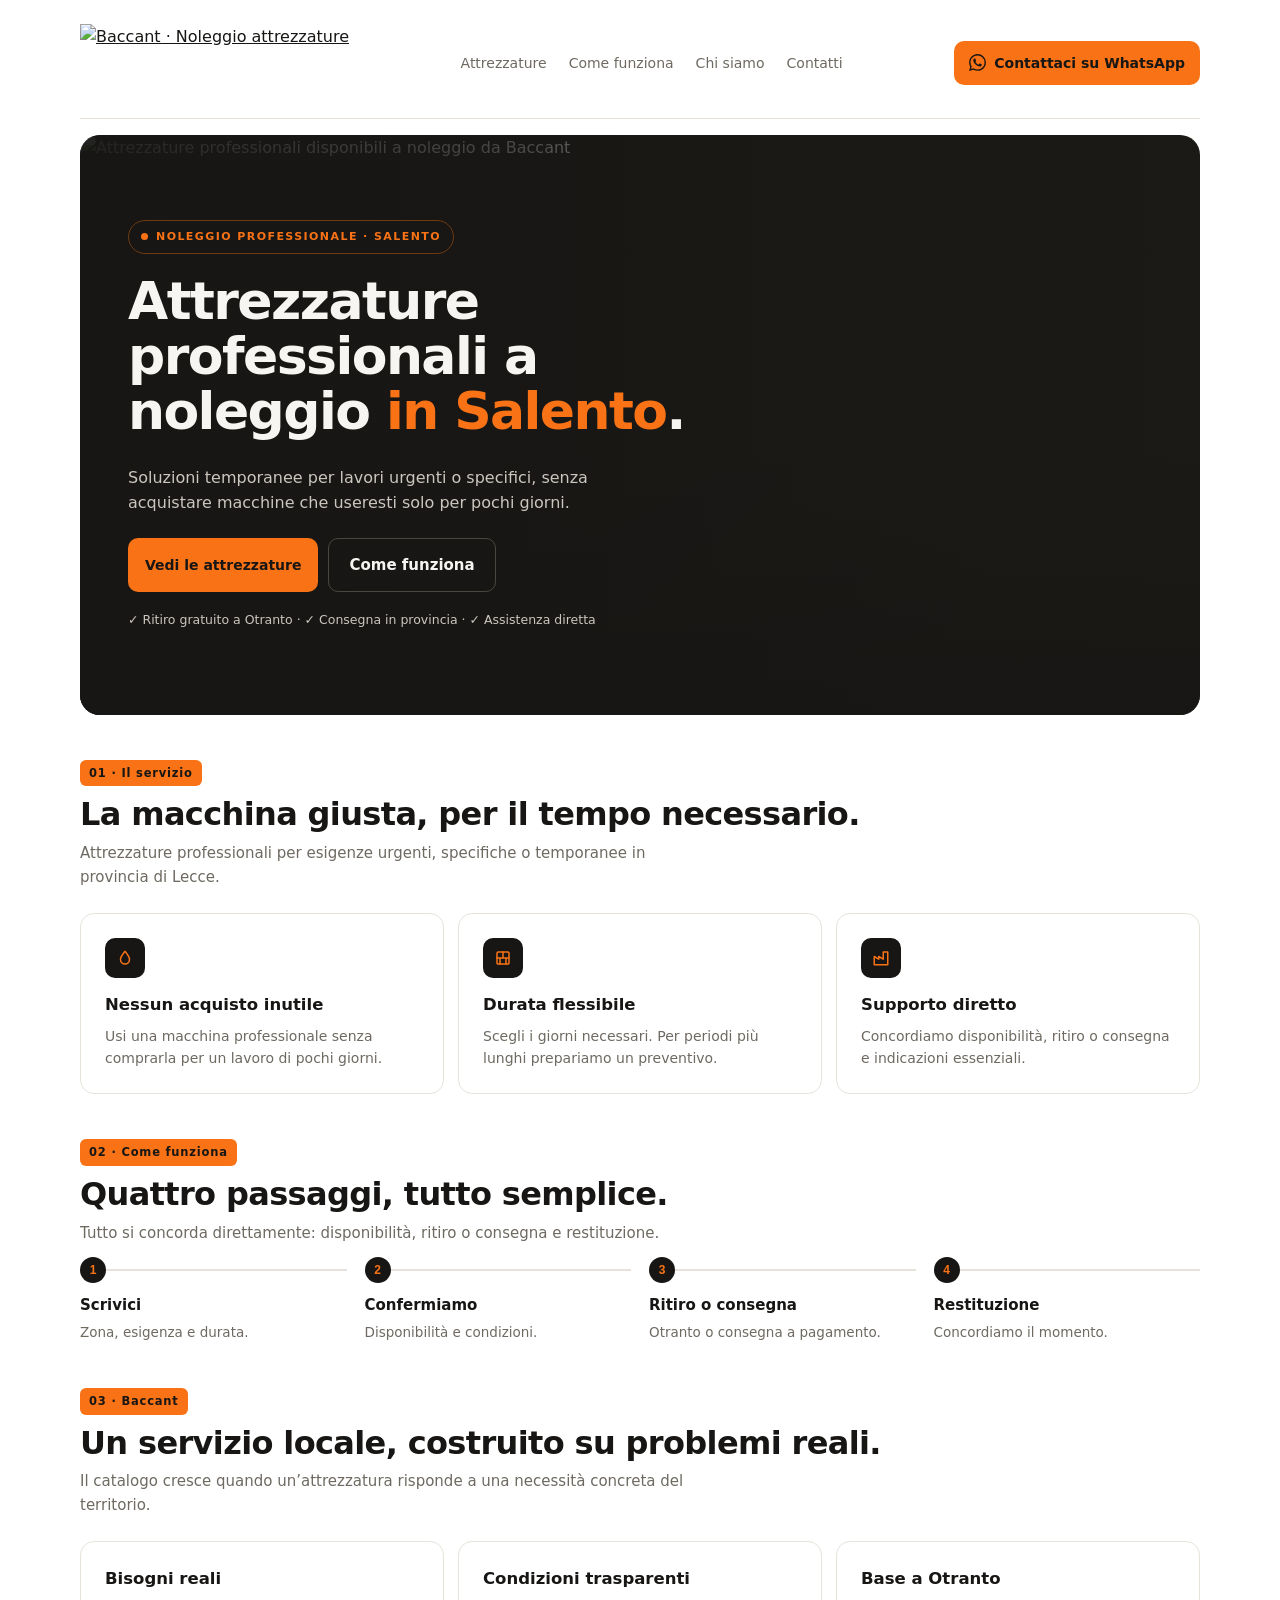
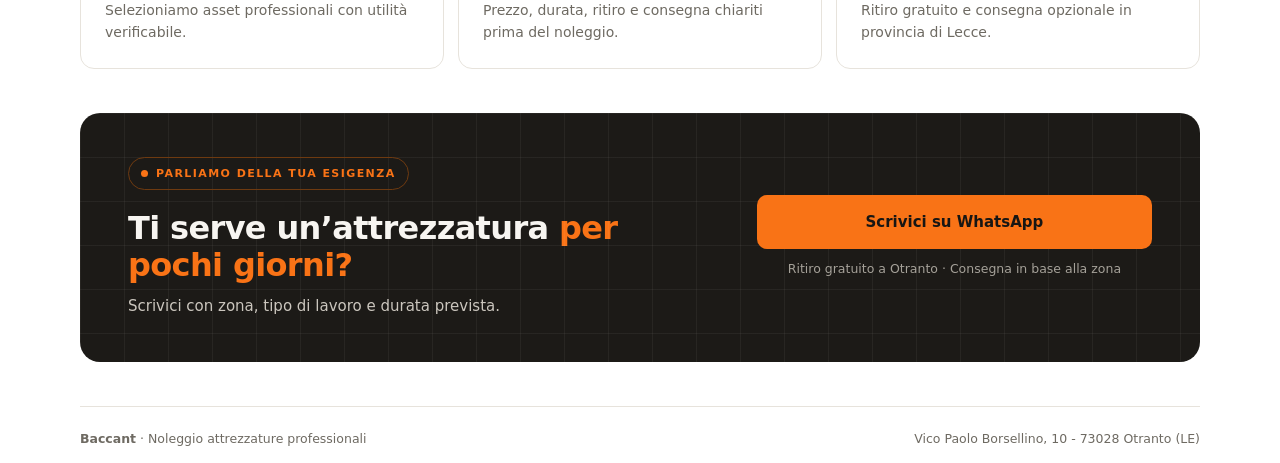
==== commit 3c389a47: "Aggiorna hero e semplifica homepage" ====
--- a/index.html
+++ b/index.html
@@ -80,10 +80,9 @@
 @media(max-width:860px){#bk{padding:0 14px}#bk nav,#bk .top .btn{display:none}#bk .top{justify-content:center;padding:14px 0}#bk .mk{height:90px}#bk .sp,#bk .ct{grid-template-columns:1fr}#bk .ct{padding:34px 22px}#bk .g3,#bk .pn{grid-template-columns:1fr}#bk .st{grid-template-columns:1fr 1fr;row-gap:32px}#bk .fg{box-shadow:6px 6px 0 var(--or)}#bk .se{padding-top:36px}#bk .rw{flex-direction:column}#bk .rw .btn,#bk .sk .btn{width:100%}#bk .he{min-height:540px;justify-content:flex-end}#bk .hin{padding:0 22px 30px}#bk .he h1{font-size:clamp(27px,7.5vw,34px);margin-bottom:32px}#bk .ld{margin-bottom:20px}#bk .cr{display:none}#bk .ov{background:linear-gradient(0deg,rgba(23,22,20,.95) 0%,rgba(23,22,20,.65) 50%,rgba(23,22,20,.28) 100%)}}
 @media(max-width:520px){#bk .st{grid-template-columns:1fr}}
 </style><svg style="display:none"><symbol id="d" viewBox="0 0 24 24"><path d="M12 3c3.4 4.1 6 7.7 6 11a6 6 0 1 1-12 0c0-3.3 2.6-6.9 6-11z"/></symbol><symbol id="b" viewBox="0 0 24 24"><rect x="4" y="4" width="16" height="16" rx="1.5"/><path d="M4 12h16M12 4v8M8 12v8M16 12v8"/></symbol><symbol id="f" viewBox="0 0 24 24"><path d="M3 21V10l6 3.5V10l6 3.5V4h6v17H3z"/></symbol><symbol id="w" viewBox="0 0 24 24"><path d="M17.472 14.382c-.297-.149-1.758-.867-2.03-.967-.273-.099-.471-.148-.67.15-.197.297-.767.966-.94 1.164-.173.199-.347.223-.644.075-.297-.15-1.255-.463-2.39-1.475-.883-.788-1.48-1.761-1.653-2.059-.173-.297-.018-.458.13-.606.134-.133.298-.347.446-.52.149-.174.198-.298.298-.497.099-.198.05-.371-.025-.52-.075-.149-.669-1.612-.916-2.207-.242-.579-.487-.5-.669-.51-.173-.008-.371-.01-.57-.01-.198 0-.52.074-.792.372-.272.297-1.04 1.016-1.04 2.479 0 1.462 1.065 2.875 1.213 3.074.149.198 2.096 3.2 5.077 4.487.709.306 1.262.489 1.694.625.712.227 1.36.195 1.871.118.571-.085 1.758-.719 2.006-1.413.248-.694.248-1.289.173-1.413-.074-.124-.272-.198-.57-.347m-5.421 7.403h-.004a9.87 9.87 0 01-5.031-1.378l-.361-.214-3.741.982.998-3.648-.235-.374a9.86 9.86 0 01-1.51-5.26c.001-5.45 4.436-9.884 9.888-9.884 2.64 0 5.122 1.03 6.988 2.898a9.825 9.825 0 012.893 6.994c-.003 5.45-4.437 9.884-9.885 9.884m8.413-18.297A11.815 11.815 0 0012.05 0C5.495 0 .16 5.335.157 11.892c0 2.096.547 4.142 1.588 5.945L.057 24l6.305-1.654a11.882 11.882 0 005.683 1.448h.005c6.554 0 11.89-5.335 11.893-11.893a11.821 11.821 0 00-3.48-8.413z"/></symbol></svg><div id="bk"><header class="top"><a href="index.html"><img class="mk" src="https://i.ibb.co/TdxMNzL/baccant-v3.jpg" alt="Baccant · Noleggio attrezzature"></a><nav><a href="prodotti.html">Attrezzature</a><a href="come-funziona.html">Come funziona</a><a href="chi-siamo.html">Chi siamo</a><a href="contatti.html">Contatti</a></nav><a class="btn pl" style="padding:10px 14px;font-size:14px;gap:8px" href="https://wa.me/3908321786600" onclick="return gtag_report_conversion(this.href);" rel="noopener"><svg class="w"><use href="#w"/></svg>Contattaci su WhatsApp</a></header>
-<section class="he"><picture class="hp"><source media="(max-width:860px)" srcset="https://i.ibb.co/ZpgvTNJc/landing-hero-mobile.jpg"><img src="https://i.ibb.co/xqxzYMrV/landing-hero-desk.jpg" alt="Attrezzature professionali Baccant a noleggio"></picture><div class="ov"></div><div class="hin"><span class="eb"><i></i>Noleggio professionale · Salento</span><h1>Attrezzature professionali a noleggio <em>in Salento</em>.</h1><p class="ld">Soluzioni temporanee per lavori urgenti o specifici, senza acquistare macchine che useresti solo per pochi giorni.</p><div class="rw"><a class="btn pl" style="padding:12px 16px;font-size:14px" href="prodotti.html">Vedi le attrezzature</a><a class="btn gh" href="come-funziona.html">Come funziona</a></div><p class="cr">✓ Ritiro gratuito a Otranto · ✓ Consegna in provincia · ✓ Assistenza diretta</p></div></section>
+<section class="he"><picture class="hp"><img src="assets/images/hero-baccant-generale.png" alt="Attrezzature professionali disponibili a noleggio da Baccant"></picture><div class="ov"></div><div class="hin"><span class="eb"><i></i>Noleggio professionale · Salento</span><h1>Attrezzature professionali a noleggio <em>in Salento</em>.</h1><p class="ld">Soluzioni temporanee per lavori urgenti o specifici, senza acquistare macchine che useresti solo per pochi giorni.</p><div class="rw"><a class="btn pl" style="padding:12px 16px;font-size:14px" href="prodotti.html">Vedi le attrezzature</a><a class="btn gh" href="come-funziona.html">Come funziona</a></div><p class="cr">✓ Ritiro gratuito a Otranto · ✓ Consegna in provincia · ✓ Assistenza diretta</p></div></section>
 
 <section class="se"><span class="ix">01 · Il servizio</span><h2>La macchina giusta, per il tempo necessario.</h2><p class="sb">Attrezzature professionali per esigenze urgenti, specifiche o temporanee in provincia di Lecce.</p><div class="g3"><div class="us"><div class="ic"><svg class="i"><use href="#d"/></svg></div><h3>Nessun acquisto inutile</h3><p>Usi una macchina professionale senza comprarla per un lavoro di pochi giorni.</p></div><div class="us"><div class="ic"><svg class="i"><use href="#b"/></svg></div><h3>Durata flessibile</h3><p>Scegli i giorni necessari. Per periodi più lunghi prepariamo un preventivo.</p></div><div class="us"><div class="ic"><svg class="i"><use href="#f"/></svg></div><h3>Supporto diretto</h3><p>Concordiamo disponibilità, ritiro o consegna e indicazioni essenziali.</p></div></div></section>
-<section class="se"><span class="ix">02 · Disponibile ora</span><h2>Master DH 62</h2><p class="sb">Il primo asset Baccant: un deumidificatore professionale per infiltrazioni, cantieri, ristrutturazioni e locali umidi.</p><div class="sp"><figure class="fg"><img src="https://i.ibb.co/ZpgvTNJc/landing-hero-mobile.jpg" alt="Master DH 62"><figcaption>Modello disponibile: Master DH 62.</figcaption></figure><div><div class="q"><div><span>Capacità</span><b>52 L/24h</b></div><div><span>Portata d’aria</span><b>480 m³/h</b></div><div><span>Alimentazione</span><b>230 V · 890 W</b></div></div><ul class="in"><li><b>✓</b> Infiltrazioni e perdite</li><li><b>✓</b> Cantieri e ristrutturazioni</li><li><b>✓</b> Locali e ambienti umidi</li></ul><a class="btn pl" style="margin-top:18px" href="deumidificatore-master-dh62.html">Dettagli, utilizzi e prezzi</a></div></div></section>
-<section class="se"><span class="ix">03 · Come funziona</span><h2>Quattro passaggi, tutto semplice.</h2><p class="sb">Tutto si concorda direttamente: disponibilità, ritiro o consegna e restituzione.</p><div class="st"><div><h3>Scrivici</h3>Zona, esigenza e durata.</div><div><h3>Confermiamo</h3>Disponibilità e condizioni.</div><div><h3>Ritiro o consegna</h3>Otranto o consegna a pagamento.</div><div><h3>Restituzione</h3>Concordiamo il momento.</div></div></section>
-<section class="se"><span class="ix">04 · Baccant</span><h2>Un servizio locale, costruito su problemi reali.</h2><p class="sb">Il catalogo cresce quando un’attrezzatura risponde a una necessità concreta del territorio.</p><div class="g3"><div class="us"><h3>Bisogni reali</h3><p>Selezioniamo asset professionali con utilità verificabile.</p></div><div class="us"><h3>Condizioni trasparenti</h3><p>Prezzo, durata, ritiro e consegna chiariti prima del noleggio.</p></div><div class="us"><h3>Base a Otranto</h3><p>Ritiro gratuito e consegna opzionale in provincia di Lecce.</p></div></div></section>
-<section class="se"><div class="ct"><div><span class="eb"><i></i>Parliamo della tua esigenza</span><h2>Ti serve un’attrezzatura <em>per pochi giorni?</em></h2><p>Scrivici con zona, tipo di lavoro e durata prevista.</p></div><div class="sk"><a class="btn pl" href="https://wa.me/3908321786600?text=Ciao%2C%20cerco%20un%27attrezzatura%20a%20noleggio" onclick="return gtag_report_conversion(this.href);">Scrivici su WhatsApp</a><div class="fn">Ritiro gratuito a Otranto · Consegna in base alla zona</div></div></div></section><footer class="ft"><span><b>Baccant</b> · Noleggio attrezzature professionali</span><span>Vico Paolo Borsellino, 10 - 73028 Otranto (LE)</span></footer></div></body></html>+<section class="se"><span class="ix">02 · Come funziona</span><h2>Quattro passaggi, tutto semplice.</h2><p class="sb">Tutto si concorda direttamente: disponibilità, ritiro o consegna e restituzione.</p><div class="st"><div><h3>Scrivici</h3>Zona, esigenza e durata.</div><div><h3>Confermiamo</h3>Disponibilità e condizioni.</div><div><h3>Ritiro o consegna</h3>Otranto o consegna a pagamento.</div><div><h3>Restituzione</h3>Concordiamo il momento.</div></div></section>
+<section class="se"><span class="ix">03 · Baccant</span><h2>Un servizio locale, costruito su problemi reali.</h2><p class="sb">Il catalogo cresce quando un’attrezzatura risponde a una necessità concreta del territorio.</p><div class="g3"><div class="us"><h3>Bisogni reali</h3><p>Selezioniamo asset professionali con utilità verificabile.</p></div><div class="us"><h3>Condizioni trasparenti</h3><p>Prezzo, durata, ritiro e consegna chiariti prima del noleggio.</p></div><div class="us"><h3>Base a Otranto</h3><p>Ritiro gratuito e consegna opzionale in provincia di Lecce.</p></div></div></section>
+<section class="se"><div class="ct"><div><span class="eb"><i></i>Parliamo della tua esigenza</span><h2>Ti serve un’attrezzatura <em>per pochi giorni?</em></h2><p>Scrivici con zona, tipo di lavoro e durata prevista.</p></div><div class="sk"><a class="btn pl" href="https://wa.me/3908321786600?text=Ciao%2C%20cerco%20un%27attrezzatura%20a%20noleggio" onclick="return gtag_report_conversion(this.href);">Scrivici su WhatsApp</a><div class="fn">Ritiro gratuito a Otranto · Consegna in base alla zona</div></div></div></section><footer class="ft"><span><b>Baccant</b> · Noleggio attrezzature professionali</span><span>Vico Paolo Borsellino, 10 - 73028 Otranto (LE)</span></footer></div></body></html>
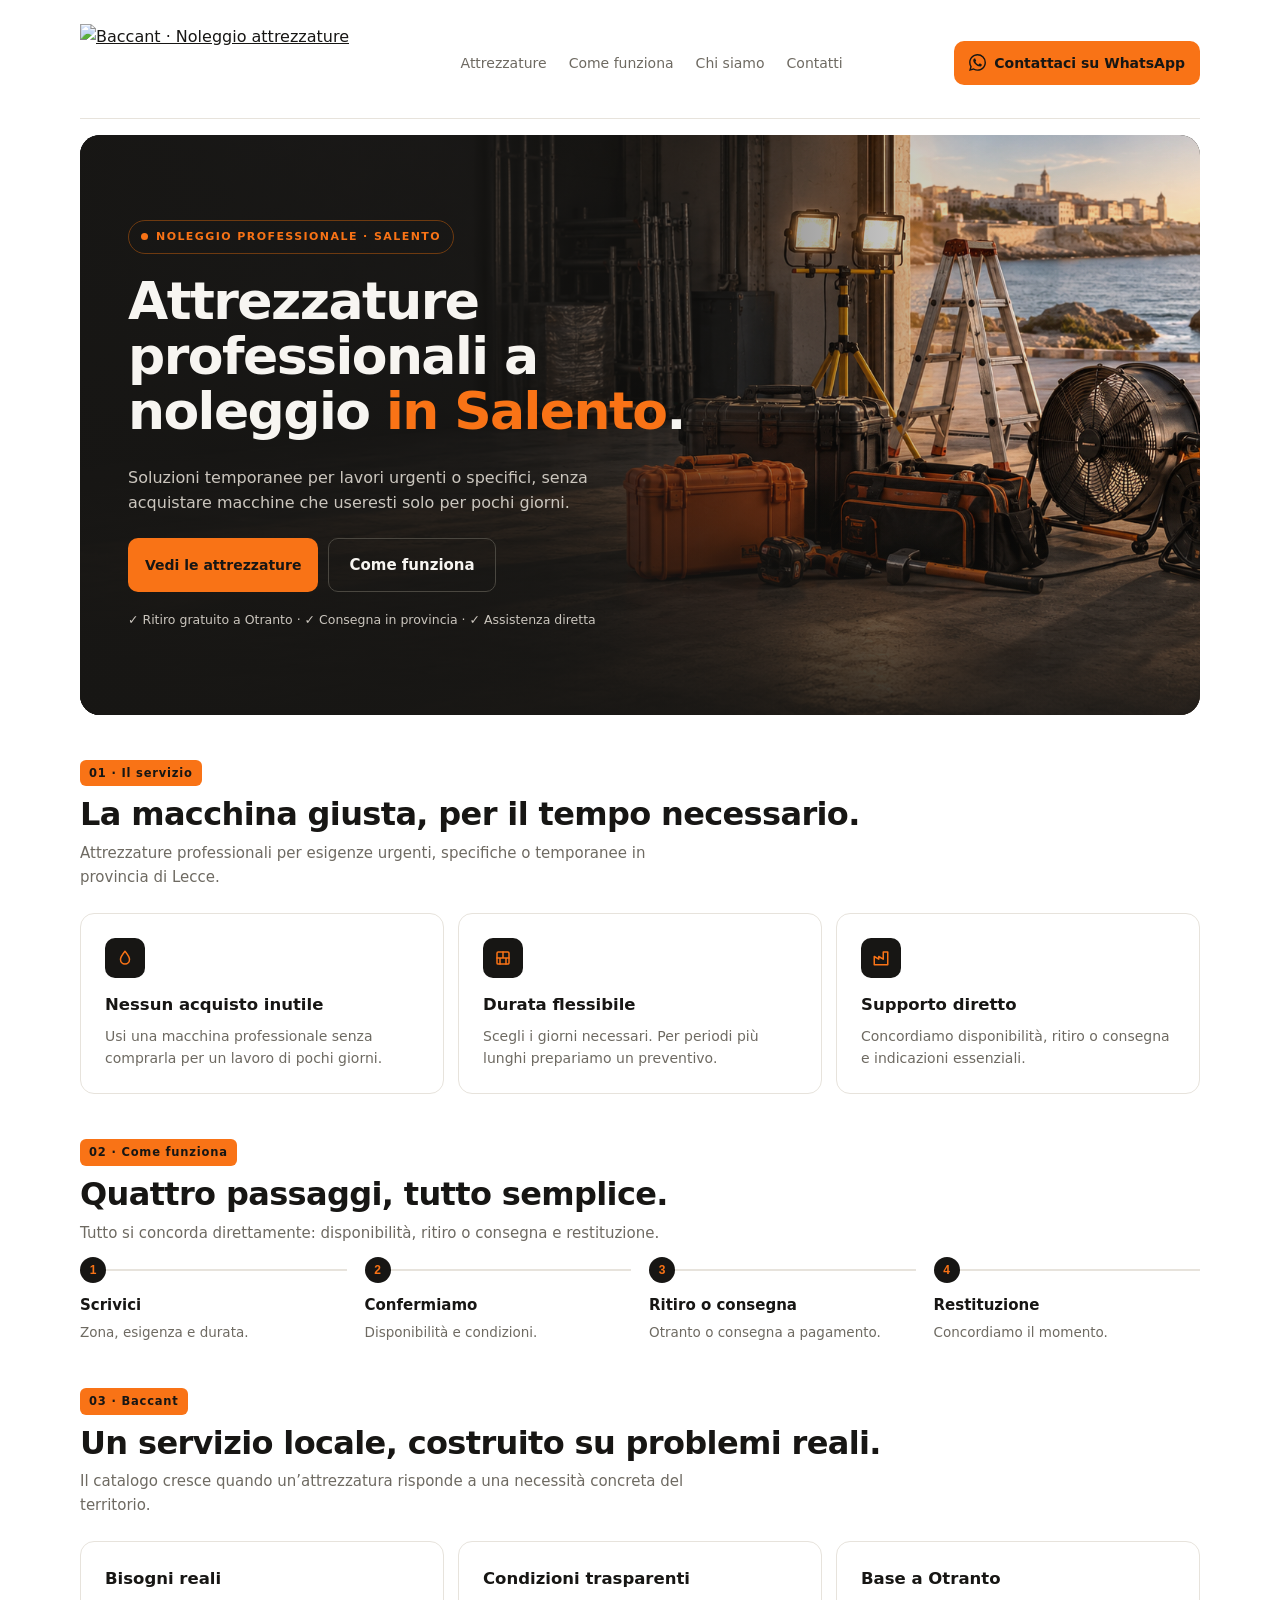
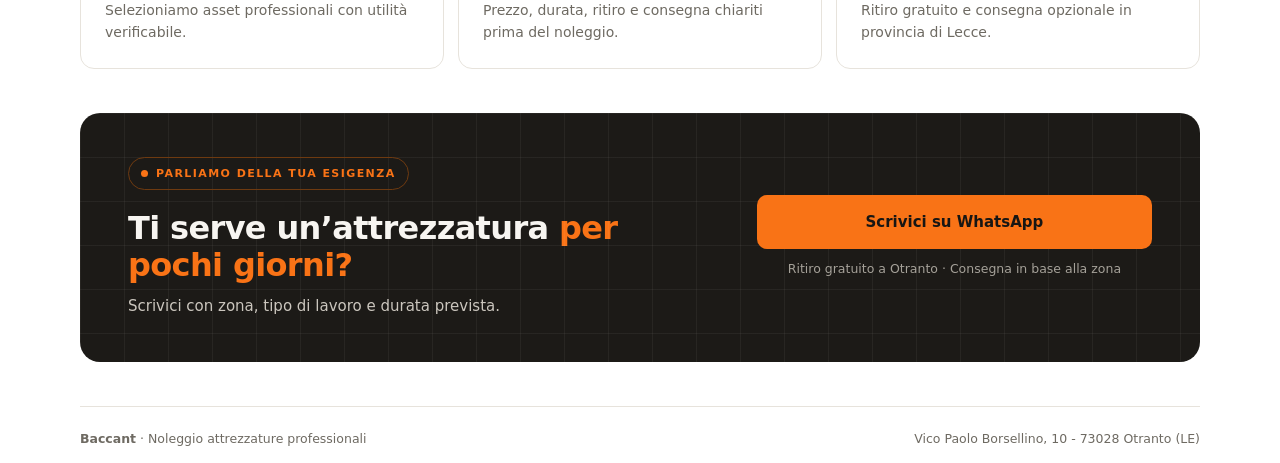
==== commit 172ee5fa: "Semplifica catalogo e pagine informative" ====
--- a/index.html
+++ b/index.html
@@ -80,7 +80,7 @@
 @media(max-width:860px){#bk{padding:0 14px}#bk nav,#bk .top .btn{display:none}#bk .top{justify-content:center;padding:14px 0}#bk .mk{height:90px}#bk .sp,#bk .ct{grid-template-columns:1fr}#bk .ct{padding:34px 22px}#bk .g3,#bk .pn{grid-template-columns:1fr}#bk .st{grid-template-columns:1fr 1fr;row-gap:32px}#bk .fg{box-shadow:6px 6px 0 var(--or)}#bk .se{padding-top:36px}#bk .rw{flex-direction:column}#bk .rw .btn,#bk .sk .btn{width:100%}#bk .he{min-height:540px;justify-content:flex-end}#bk .hin{padding:0 22px 30px}#bk .he h1{font-size:clamp(27px,7.5vw,34px);margin-bottom:32px}#bk .ld{margin-bottom:20px}#bk .cr{display:none}#bk .ov{background:linear-gradient(0deg,rgba(23,22,20,.95) 0%,rgba(23,22,20,.65) 50%,rgba(23,22,20,.28) 100%)}}
 @media(max-width:520px){#bk .st{grid-template-columns:1fr}}
 </style><svg style="display:none"><symbol id="d" viewBox="0 0 24 24"><path d="M12 3c3.4 4.1 6 7.7 6 11a6 6 0 1 1-12 0c0-3.3 2.6-6.9 6-11z"/></symbol><symbol id="b" viewBox="0 0 24 24"><rect x="4" y="4" width="16" height="16" rx="1.5"/><path d="M4 12h16M12 4v8M8 12v8M16 12v8"/></symbol><symbol id="f" viewBox="0 0 24 24"><path d="M3 21V10l6 3.5V10l6 3.5V4h6v17H3z"/></symbol><symbol id="w" viewBox="0 0 24 24"><path d="M17.472 14.382c-.297-.149-1.758-.867-2.03-.967-.273-.099-.471-.148-.67.15-.197.297-.767.966-.94 1.164-.173.199-.347.223-.644.075-.297-.15-1.255-.463-2.39-1.475-.883-.788-1.48-1.761-1.653-2.059-.173-.297-.018-.458.13-.606.134-.133.298-.347.446-.52.149-.174.198-.298.298-.497.099-.198.05-.371-.025-.52-.075-.149-.669-1.612-.916-2.207-.242-.579-.487-.5-.669-.51-.173-.008-.371-.01-.57-.01-.198 0-.52.074-.792.372-.272.297-1.04 1.016-1.04 2.479 0 1.462 1.065 2.875 1.213 3.074.149.198 2.096 3.2 5.077 4.487.709.306 1.262.489 1.694.625.712.227 1.36.195 1.871.118.571-.085 1.758-.719 2.006-1.413.248-.694.248-1.289.173-1.413-.074-.124-.272-.198-.57-.347m-5.421 7.403h-.004a9.87 9.87 0 01-5.031-1.378l-.361-.214-3.741.982.998-3.648-.235-.374a9.86 9.86 0 01-1.51-5.26c.001-5.45 4.436-9.884 9.888-9.884 2.64 0 5.122 1.03 6.988 2.898a9.825 9.825 0 012.893 6.994c-.003 5.45-4.437 9.884-9.885 9.884m8.413-18.297A11.815 11.815 0 0012.05 0C5.495 0 .16 5.335.157 11.892c0 2.096.547 4.142 1.588 5.945L.057 24l6.305-1.654a11.882 11.882 0 005.683 1.448h.005c6.554 0 11.89-5.335 11.893-11.893a11.821 11.821 0 00-3.48-8.413z"/></symbol></svg><div id="bk"><header class="top"><a href="index.html"><img class="mk" src="https://i.ibb.co/TdxMNzL/baccant-v3.jpg" alt="Baccant · Noleggio attrezzature"></a><nav><a href="prodotti.html">Attrezzature</a><a href="come-funziona.html">Come funziona</a><a href="chi-siamo.html">Chi siamo</a><a href="contatti.html">Contatti</a></nav><a class="btn pl" style="padding:10px 14px;font-size:14px;gap:8px" href="https://wa.me/3908321786600" onclick="return gtag_report_conversion(this.href);" rel="noopener"><svg class="w"><use href="#w"/></svg>Contattaci su WhatsApp</a></header>
-<section class="he"><picture class="hp"><img src="assets/images/hero-baccant-generale.png" alt="Attrezzature professionali disponibili a noleggio da Baccant"></picture><div class="ov"></div><div class="hin"><span class="eb"><i></i>Noleggio professionale · Salento</span><h1>Attrezzature professionali a noleggio <em>in Salento</em>.</h1><p class="ld">Soluzioni temporanee per lavori urgenti o specifici, senza acquistare macchine che useresti solo per pochi giorni.</p><div class="rw"><a class="btn pl" style="padding:12px 16px;font-size:14px" href="prodotti.html">Vedi le attrezzature</a><a class="btn gh" href="come-funziona.html">Come funziona</a></div><p class="cr">✓ Ritiro gratuito a Otranto · ✓ Consegna in provincia · ✓ Assistenza diretta</p></div></section>
+<section class="he"><picture class="hp"><img src="hero-baccant-generale.png" alt="Attrezzature professionali disponibili a noleggio da Baccant"></picture><div class="ov"></div><div class="hin"><span class="eb"><i></i>Noleggio professionale · Salento</span><h1>Attrezzature professionali a noleggio <em>in Salento</em>.</h1><p class="ld">Soluzioni temporanee per lavori urgenti o specifici, senza acquistare macchine che useresti solo per pochi giorni.</p><div class="rw"><a class="btn pl" style="padding:12px 16px;font-size:14px" href="prodotti.html">Vedi le attrezzature</a><a class="btn gh" href="come-funziona.html">Come funziona</a></div><p class="cr">✓ Ritiro gratuito a Otranto · ✓ Consegna in provincia · ✓ Assistenza diretta</p></div></section>
 
 <section class="se"><span class="ix">01 · Il servizio</span><h2>La macchina giusta, per il tempo necessario.</h2><p class="sb">Attrezzature professionali per esigenze urgenti, specifiche o temporanee in provincia di Lecce.</p><div class="g3"><div class="us"><div class="ic"><svg class="i"><use href="#d"/></svg></div><h3>Nessun acquisto inutile</h3><p>Usi una macchina professionale senza comprarla per un lavoro di pochi giorni.</p></div><div class="us"><div class="ic"><svg class="i"><use href="#b"/></svg></div><h3>Durata flessibile</h3><p>Scegli i giorni necessari. Per periodi più lunghi prepariamo un preventivo.</p></div><div class="us"><div class="ic"><svg class="i"><use href="#f"/></svg></div><h3>Supporto diretto</h3><p>Concordiamo disponibilità, ritiro o consegna e indicazioni essenziali.</p></div></div></section>
 <section class="se"><span class="ix">02 · Come funziona</span><h2>Quattro passaggi, tutto semplice.</h2><p class="sb">Tutto si concorda direttamente: disponibilità, ritiro o consegna e restituzione.</p><div class="st"><div><h3>Scrivici</h3>Zona, esigenza e durata.</div><div><h3>Confermiamo</h3>Disponibilità e condizioni.</div><div><h3>Ritiro o consegna</h3>Otranto o consegna a pagamento.</div><div><h3>Restituzione</h3>Concordiamo il momento.</div></div></section>
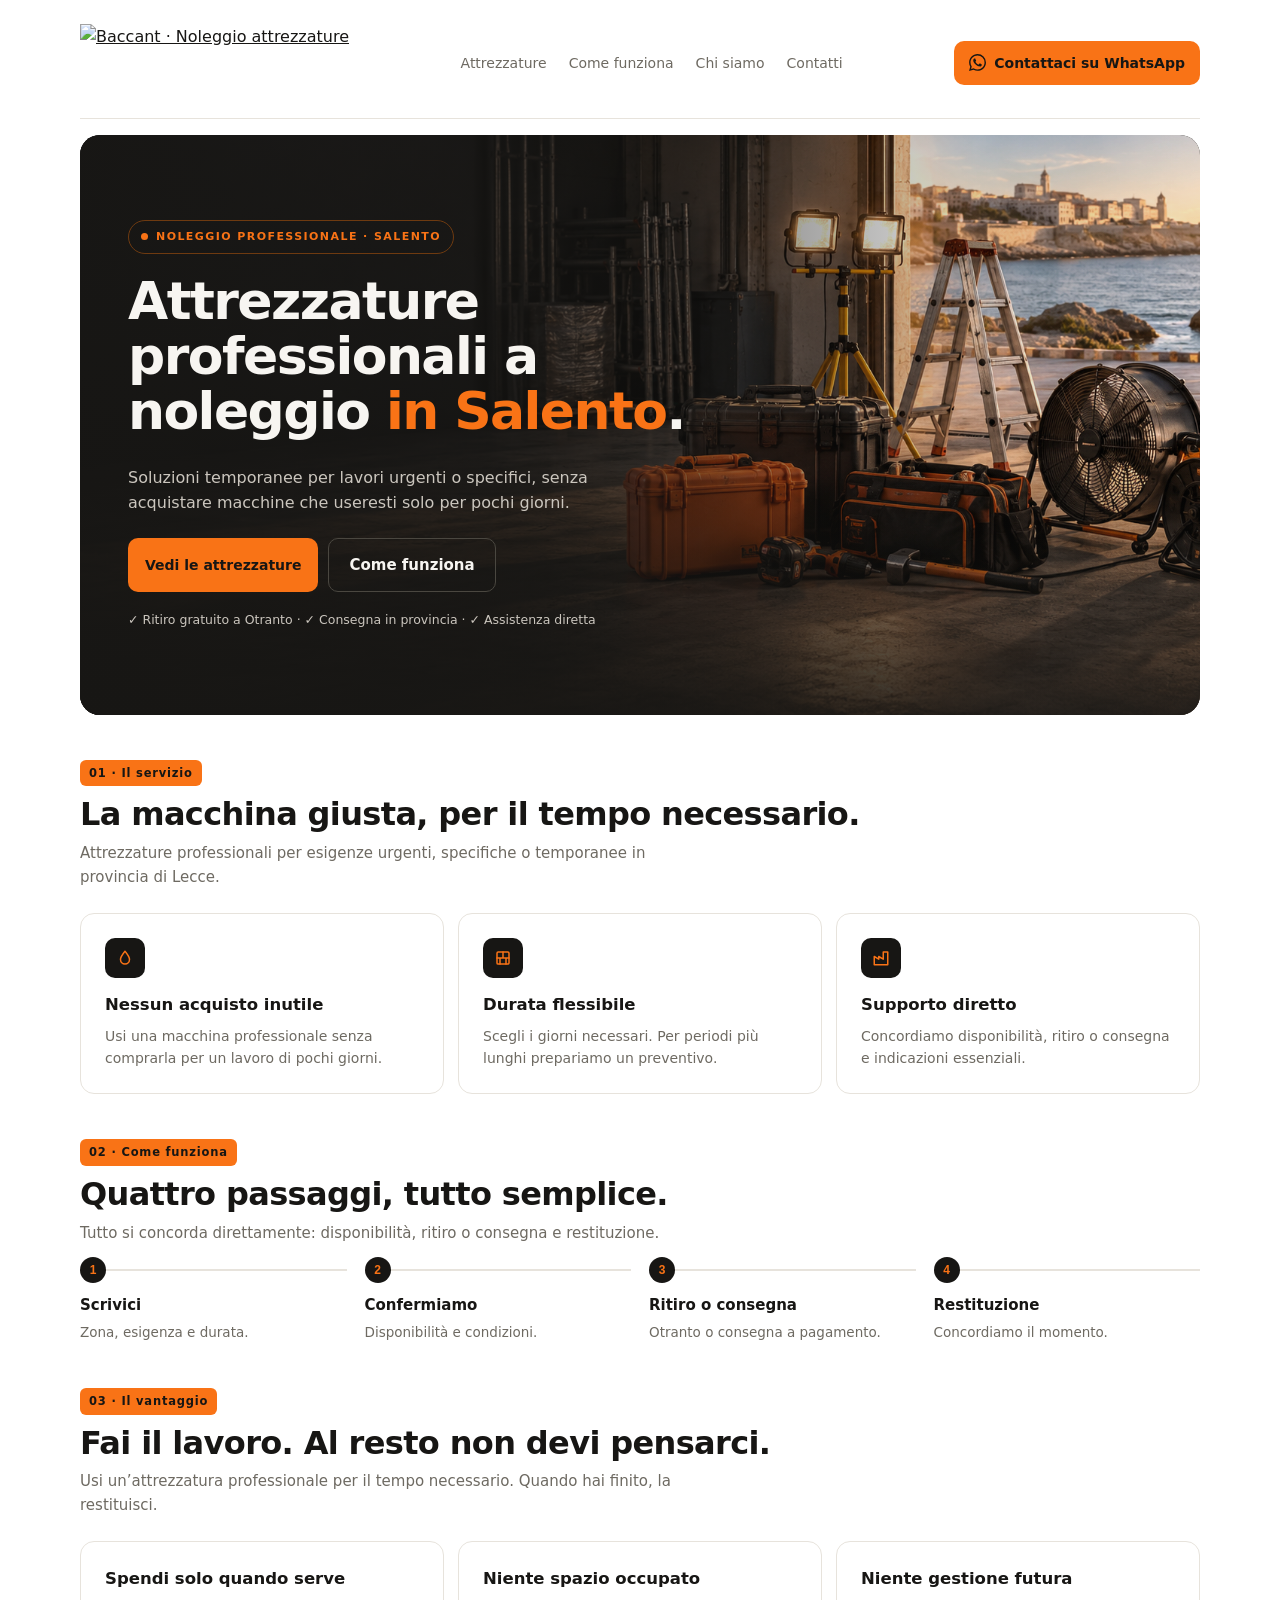
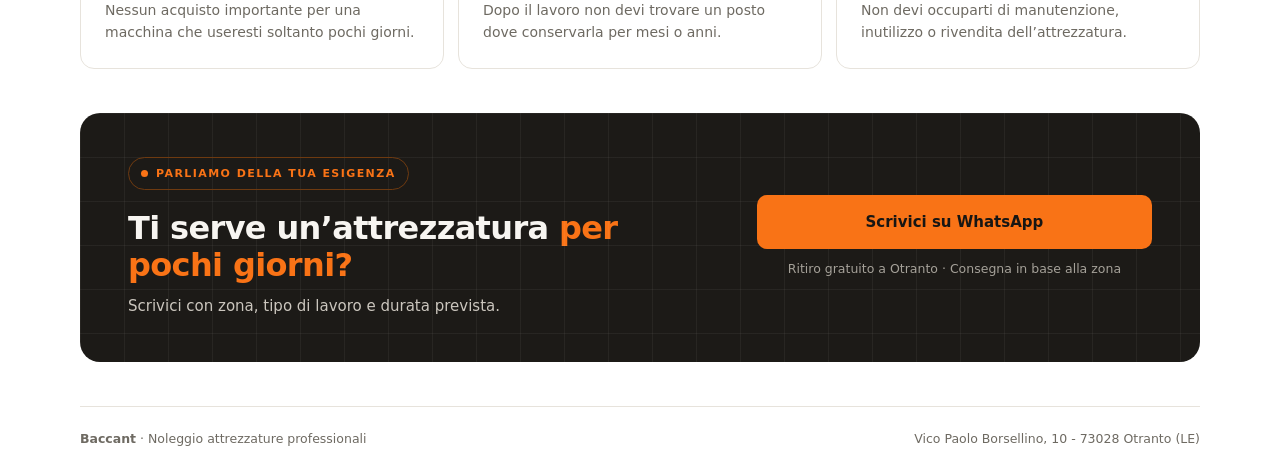
==== commit e0ea9961: "Migliora benefit e hero mobile" ====
--- a/index.html
+++ b/index.html
@@ -80,9 +80,9 @@
 @media(max-width:860px){#bk{padding:0 14px}#bk nav,#bk .top .btn{display:none}#bk .top{justify-content:center;padding:14px 0}#bk .mk{height:90px}#bk .sp,#bk .ct{grid-template-columns:1fr}#bk .ct{padding:34px 22px}#bk .g3,#bk .pn{grid-template-columns:1fr}#bk .st{grid-template-columns:1fr 1fr;row-gap:32px}#bk .fg{box-shadow:6px 6px 0 var(--or)}#bk .se{padding-top:36px}#bk .rw{flex-direction:column}#bk .rw .btn,#bk .sk .btn{width:100%}#bk .he{min-height:540px;justify-content:flex-end}#bk .hin{padding:0 22px 30px}#bk .he h1{font-size:clamp(27px,7.5vw,34px);margin-bottom:32px}#bk .ld{margin-bottom:20px}#bk .cr{display:none}#bk .ov{background:linear-gradient(0deg,rgba(23,22,20,.95) 0%,rgba(23,22,20,.65) 50%,rgba(23,22,20,.28) 100%)}}
 @media(max-width:520px){#bk .st{grid-template-columns:1fr}}
 </style><svg style="display:none"><symbol id="d" viewBox="0 0 24 24"><path d="M12 3c3.4 4.1 6 7.7 6 11a6 6 0 1 1-12 0c0-3.3 2.6-6.9 6-11z"/></symbol><symbol id="b" viewBox="0 0 24 24"><rect x="4" y="4" width="16" height="16" rx="1.5"/><path d="M4 12h16M12 4v8M8 12v8M16 12v8"/></symbol><symbol id="f" viewBox="0 0 24 24"><path d="M3 21V10l6 3.5V10l6 3.5V4h6v17H3z"/></symbol><symbol id="w" viewBox="0 0 24 24"><path d="M17.472 14.382c-.297-.149-1.758-.867-2.03-.967-.273-.099-.471-.148-.67.15-.197.297-.767.966-.94 1.164-.173.199-.347.223-.644.075-.297-.15-1.255-.463-2.39-1.475-.883-.788-1.48-1.761-1.653-2.059-.173-.297-.018-.458.13-.606.134-.133.298-.347.446-.52.149-.174.198-.298.298-.497.099-.198.05-.371-.025-.52-.075-.149-.669-1.612-.916-2.207-.242-.579-.487-.5-.669-.51-.173-.008-.371-.01-.57-.01-.198 0-.52.074-.792.372-.272.297-1.04 1.016-1.04 2.479 0 1.462 1.065 2.875 1.213 3.074.149.198 2.096 3.2 5.077 4.487.709.306 1.262.489 1.694.625.712.227 1.36.195 1.871.118.571-.085 1.758-.719 2.006-1.413.248-.694.248-1.289.173-1.413-.074-.124-.272-.198-.57-.347m-5.421 7.403h-.004a9.87 9.87 0 01-5.031-1.378l-.361-.214-3.741.982.998-3.648-.235-.374a9.86 9.86 0 01-1.51-5.26c.001-5.45 4.436-9.884 9.888-9.884 2.64 0 5.122 1.03 6.988 2.898a9.825 9.825 0 012.893 6.994c-.003 5.45-4.437 9.884-9.885 9.884m8.413-18.297A11.815 11.815 0 0012.05 0C5.495 0 .16 5.335.157 11.892c0 2.096.547 4.142 1.588 5.945L.057 24l6.305-1.654a11.882 11.882 0 005.683 1.448h.005c6.554 0 11.89-5.335 11.893-11.893a11.821 11.821 0 00-3.48-8.413z"/></symbol></svg><div id="bk"><header class="top"><a href="index.html"><img class="mk" src="https://i.ibb.co/TdxMNzL/baccant-v3.jpg" alt="Baccant · Noleggio attrezzature"></a><nav><a href="prodotti.html">Attrezzature</a><a href="come-funziona.html">Come funziona</a><a href="chi-siamo.html">Chi siamo</a><a href="contatti.html">Contatti</a></nav><a class="btn pl" style="padding:10px 14px;font-size:14px;gap:8px" href="https://wa.me/3908321786600" onclick="return gtag_report_conversion(this.href);" rel="noopener"><svg class="w"><use href="#w"/></svg>Contattaci su WhatsApp</a></header>
-<section class="he"><picture class="hp"><img src="hero-baccant-generale.png" alt="Attrezzature professionali disponibili a noleggio da Baccant"></picture><div class="ov"></div><div class="hin"><span class="eb"><i></i>Noleggio professionale · Salento</span><h1>Attrezzature professionali a noleggio <em>in Salento</em>.</h1><p class="ld">Soluzioni temporanee per lavori urgenti o specifici, senza acquistare macchine che useresti solo per pochi giorni.</p><div class="rw"><a class="btn pl" style="padding:12px 16px;font-size:14px" href="prodotti.html">Vedi le attrezzature</a><a class="btn gh" href="come-funziona.html">Come funziona</a></div><p class="cr">✓ Ritiro gratuito a Otranto · ✓ Consegna in provincia · ✓ Assistenza diretta</p></div></section>
+<section class="he"><picture class="hp"><source media="(max-width:860px)" srcset="hero-baccant-mobile.png"><img src="hero-baccant-generale.png" alt="Attrezzature professionali disponibili a noleggio da Baccant"></picture><div class="ov"></div><div class="hin"><span class="eb"><i></i>Noleggio professionale · Salento</span><h1>Attrezzature professionali a noleggio <em>in Salento</em>.</h1><p class="ld">Soluzioni temporanee per lavori urgenti o specifici, senza acquistare macchine che useresti solo per pochi giorni.</p><div class="rw"><a class="btn pl" style="padding:12px 16px;font-size:14px" href="prodotti.html">Vedi le attrezzature</a><a class="btn gh" href="come-funziona.html">Come funziona</a></div><p class="cr">✓ Ritiro gratuito a Otranto · ✓ Consegna in provincia · ✓ Assistenza diretta</p></div></section>
 
 <section class="se"><span class="ix">01 · Il servizio</span><h2>La macchina giusta, per il tempo necessario.</h2><p class="sb">Attrezzature professionali per esigenze urgenti, specifiche o temporanee in provincia di Lecce.</p><div class="g3"><div class="us"><div class="ic"><svg class="i"><use href="#d"/></svg></div><h3>Nessun acquisto inutile</h3><p>Usi una macchina professionale senza comprarla per un lavoro di pochi giorni.</p></div><div class="us"><div class="ic"><svg class="i"><use href="#b"/></svg></div><h3>Durata flessibile</h3><p>Scegli i giorni necessari. Per periodi più lunghi prepariamo un preventivo.</p></div><div class="us"><div class="ic"><svg class="i"><use href="#f"/></svg></div><h3>Supporto diretto</h3><p>Concordiamo disponibilità, ritiro o consegna e indicazioni essenziali.</p></div></div></section>
 <section class="se"><span class="ix">02 · Come funziona</span><h2>Quattro passaggi, tutto semplice.</h2><p class="sb">Tutto si concorda direttamente: disponibilità, ritiro o consegna e restituzione.</p><div class="st"><div><h3>Scrivici</h3>Zona, esigenza e durata.</div><div><h3>Confermiamo</h3>Disponibilità e condizioni.</div><div><h3>Ritiro o consegna</h3>Otranto o consegna a pagamento.</div><div><h3>Restituzione</h3>Concordiamo il momento.</div></div></section>
-<section class="se"><span class="ix">03 · Baccant</span><h2>Un servizio locale, costruito su problemi reali.</h2><p class="sb">Il catalogo cresce quando un’attrezzatura risponde a una necessità concreta del territorio.</p><div class="g3"><div class="us"><h3>Bisogni reali</h3><p>Selezioniamo asset professionali con utilità verificabile.</p></div><div class="us"><h3>Condizioni trasparenti</h3><p>Prezzo, durata, ritiro e consegna chiariti prima del noleggio.</p></div><div class="us"><h3>Base a Otranto</h3><p>Ritiro gratuito e consegna opzionale in provincia di Lecce.</p></div></div></section>
+<section class="se"><span class="ix">03 · Il vantaggio</span><h2>Fai il lavoro. Al resto non devi pensarci.</h2><p class="sb">Usi un’attrezzatura professionale per il tempo necessario. Quando hai finito, la restituisci.</p><div class="g3"><div class="us"><h3>Spendi solo quando serve</h3><p>Nessun acquisto importante per una macchina che useresti soltanto pochi giorni.</p></div><div class="us"><h3>Niente spazio occupato</h3><p>Dopo il lavoro non devi trovare un posto dove conservarla per mesi o anni.</p></div><div class="us"><h3>Niente gestione futura</h3><p>Non devi occuparti di manutenzione, inutilizzo o rivendita dell’attrezzatura.</p></div></div></section>
 <section class="se"><div class="ct"><div><span class="eb"><i></i>Parliamo della tua esigenza</span><h2>Ti serve un’attrezzatura <em>per pochi giorni?</em></h2><p>Scrivici con zona, tipo di lavoro e durata prevista.</p></div><div class="sk"><a class="btn pl" href="https://wa.me/3908321786600?text=Ciao%2C%20cerco%20un%27attrezzatura%20a%20noleggio" onclick="return gtag_report_conversion(this.href);">Scrivici su WhatsApp</a><div class="fn">Ritiro gratuito a Otranto · Consegna in base alla zona</div></div></div></section><footer class="ft"><span><b>Baccant</b> · Noleggio attrezzature professionali</span><span>Vico Paolo Borsellino, 10 - 73028 Otranto (LE)</span></footer></div></body></html>
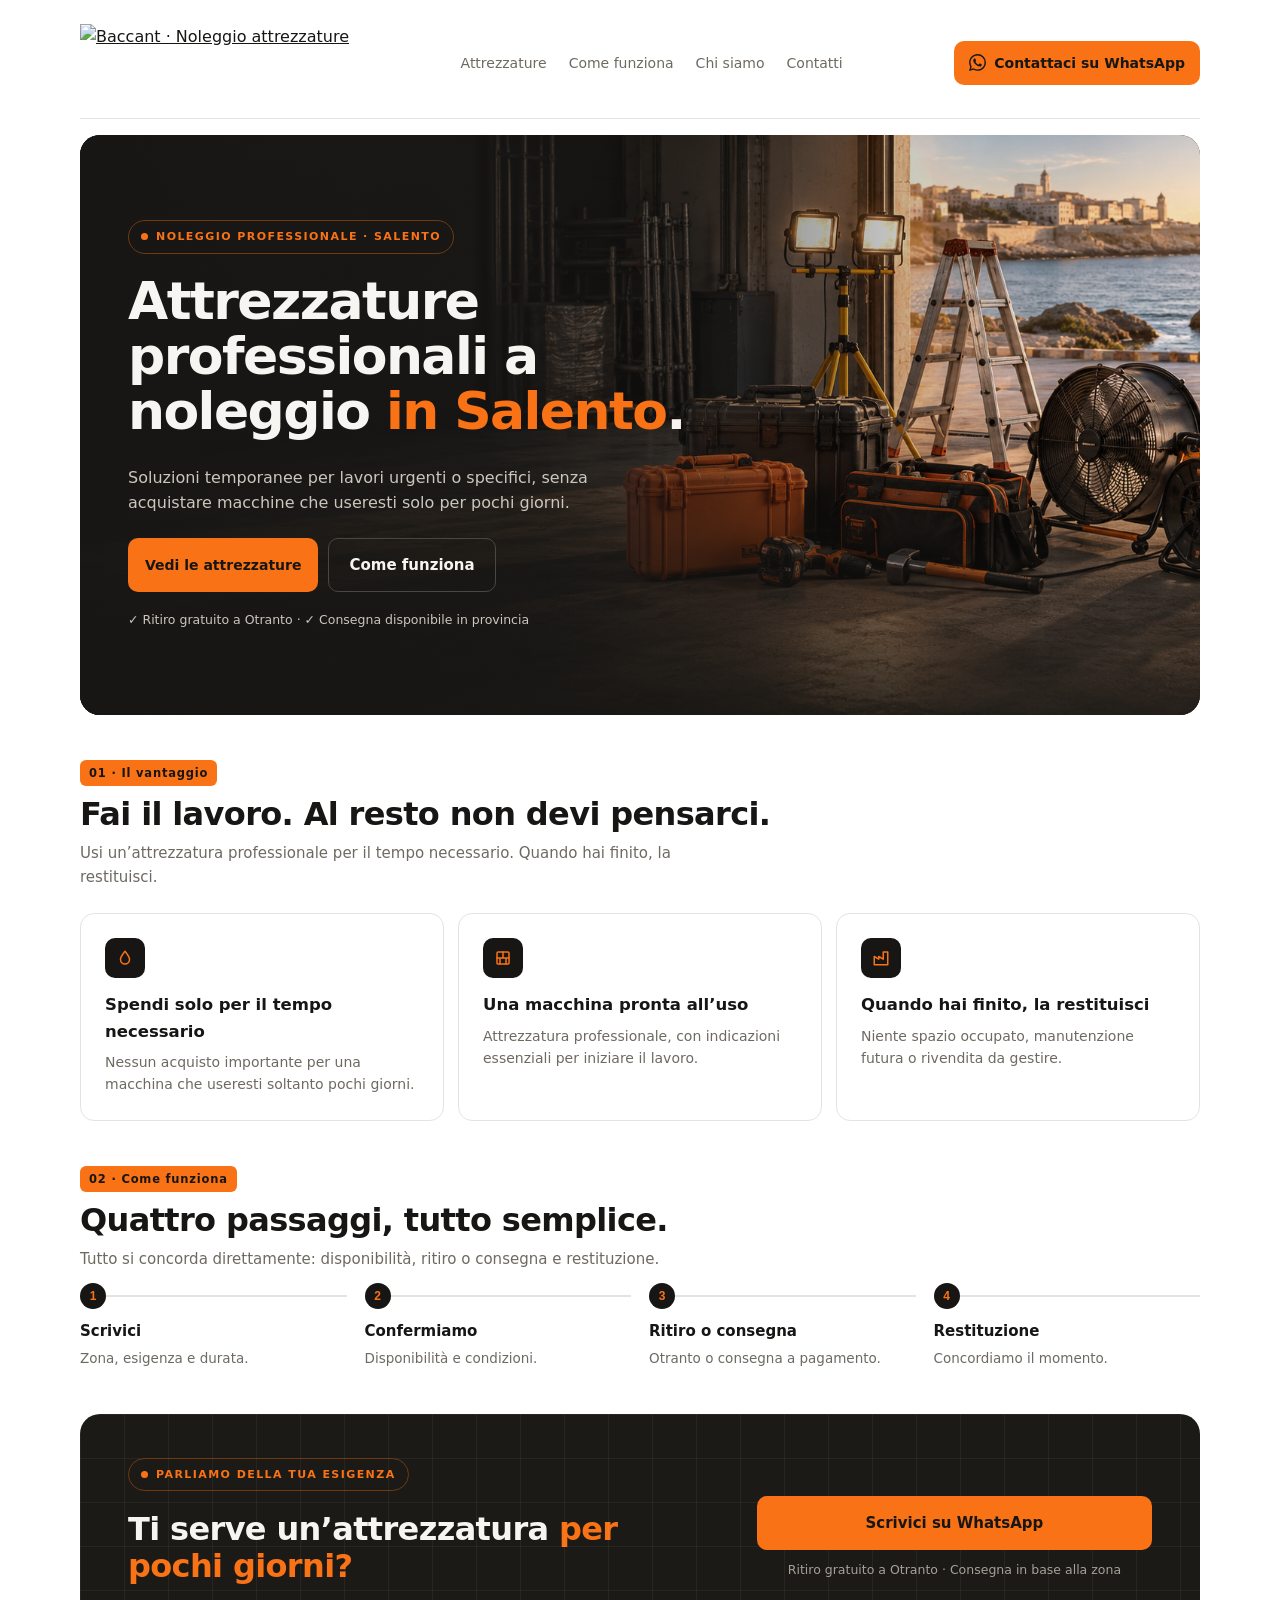
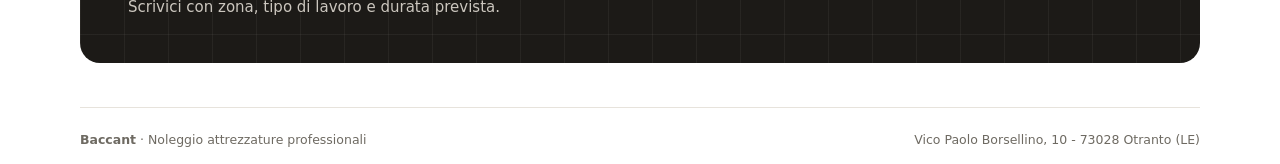
==== commit 346f5c0c: "Aggiunto menu mobile e semplifica homepage" ====
--- a/index.html
+++ b/index.html
@@ -79,10 +79,22 @@
 #bk .ft{display:flex;flex-wrap:wrap;justify-content:space-between;gap:8px;border-top:1px solid var(--ln);margin-top:44px;padding:22px 0 6px;font-size:12.5px;color:var(--mt)}
 @media(max-width:860px){#bk{padding:0 14px}#bk nav,#bk .top .btn{display:none}#bk .top{justify-content:center;padding:14px 0}#bk .mk{height:90px}#bk .sp,#bk .ct{grid-template-columns:1fr}#bk .ct{padding:34px 22px}#bk .g3,#bk .pn{grid-template-columns:1fr}#bk .st{grid-template-columns:1fr 1fr;row-gap:32px}#bk .fg{box-shadow:6px 6px 0 var(--or)}#bk .se{padding-top:36px}#bk .rw{flex-direction:column}#bk .rw .btn,#bk .sk .btn{width:100%}#bk .he{min-height:540px;justify-content:flex-end}#bk .hin{padding:0 22px 30px}#bk .he h1{font-size:clamp(27px,7.5vw,34px);margin-bottom:32px}#bk .ld{margin-bottom:20px}#bk .cr{display:none}#bk .ov{background:linear-gradient(0deg,rgba(23,22,20,.95) 0%,rgba(23,22,20,.65) 50%,rgba(23,22,20,.28) 100%)}}
 @media(max-width:520px){#bk .st{grid-template-columns:1fr}}
-</style><svg style="display:none"><symbol id="d" viewBox="0 0 24 24"><path d="M12 3c3.4 4.1 6 7.7 6 11a6 6 0 1 1-12 0c0-3.3 2.6-6.9 6-11z"/></symbol><symbol id="b" viewBox="0 0 24 24"><rect x="4" y="4" width="16" height="16" rx="1.5"/><path d="M4 12h16M12 4v8M8 12v8M16 12v8"/></symbol><symbol id="f" viewBox="0 0 24 24"><path d="M3 21V10l6 3.5V10l6 3.5V4h6v17H3z"/></symbol><symbol id="w" viewBox="0 0 24 24"><path d="M17.472 14.382c-.297-.149-1.758-.867-2.03-.967-.273-.099-.471-.148-.67.15-.197.297-.767.966-.94 1.164-.173.199-.347.223-.644.075-.297-.15-1.255-.463-2.39-1.475-.883-.788-1.48-1.761-1.653-2.059-.173-.297-.018-.458.13-.606.134-.133.298-.347.446-.52.149-.174.198-.298.298-.497.099-.198.05-.371-.025-.52-.075-.149-.669-1.612-.916-2.207-.242-.579-.487-.5-.669-.51-.173-.008-.371-.01-.57-.01-.198 0-.52.074-.792.372-.272.297-1.04 1.016-1.04 2.479 0 1.462 1.065 2.875 1.213 3.074.149.198 2.096 3.2 5.077 4.487.709.306 1.262.489 1.694.625.712.227 1.36.195 1.871.118.571-.085 1.758-.719 2.006-1.413.248-.694.248-1.289.173-1.413-.074-.124-.272-.198-.57-.347m-5.421 7.403h-.004a9.87 9.87 0 01-5.031-1.378l-.361-.214-3.741.982.998-3.648-.235-.374a9.86 9.86 0 01-1.51-5.26c.001-5.45 4.436-9.884 9.888-9.884 2.64 0 5.122 1.03 6.988 2.898a9.825 9.825 0 012.893 6.994c-.003 5.45-4.437 9.884-9.885 9.884m8.413-18.297A11.815 11.815 0 0012.05 0C5.495 0 .16 5.335.157 11.892c0 2.096.547 4.142 1.588 5.945L.057 24l6.305-1.654a11.882 11.882 0 005.683 1.448h.005c6.554 0 11.89-5.335 11.893-11.893a11.821 11.821 0 00-3.48-8.413z"/></symbol></svg><div id="bk"><header class="top"><a href="index.html"><img class="mk" src="https://i.ibb.co/TdxMNzL/baccant-v3.jpg" alt="Baccant · Noleggio attrezzature"></a><nav><a href="prodotti.html">Attrezzature</a><a href="come-funziona.html">Come funziona</a><a href="chi-siamo.html">Chi siamo</a><a href="contatti.html">Contatti</a></nav><a class="btn pl" style="padding:10px 14px;font-size:14px;gap:8px" href="https://wa.me/3908321786600" onclick="return gtag_report_conversion(this.href);" rel="noopener"><svg class="w"><use href="#w"/></svg>Contattaci su WhatsApp</a></header>
-<section class="he"><picture class="hp"><source media="(max-width:860px)" srcset="hero-baccant-mobile.png"><img src="hero-baccant-generale.png" alt="Attrezzature professionali disponibili a noleggio da Baccant"></picture><div class="ov"></div><div class="hin"><span class="eb"><i></i>Noleggio professionale · Salento</span><h1>Attrezzature professionali a noleggio <em>in Salento</em>.</h1><p class="ld">Soluzioni temporanee per lavori urgenti o specifici, senza acquistare macchine che useresti solo per pochi giorni.</p><div class="rw"><a class="btn pl" style="padding:12px 16px;font-size:14px" href="prodotti.html">Vedi le attrezzature</a><a class="btn gh" href="come-funziona.html">Come funziona</a></div><p class="cr">✓ Ritiro gratuito a Otranto · ✓ Consegna in provincia · ✓ Assistenza diretta</p></div></section>
 
-<section class="se"><span class="ix">01 · Il servizio</span><h2>La macchina giusta, per il tempo necessario.</h2><p class="sb">Attrezzature professionali per esigenze urgenti, specifiche o temporanee in provincia di Lecce.</p><div class="g3"><div class="us"><div class="ic"><svg class="i"><use href="#d"/></svg></div><h3>Nessun acquisto inutile</h3><p>Usi una macchina professionale senza comprarla per un lavoro di pochi giorni.</p></div><div class="us"><div class="ic"><svg class="i"><use href="#b"/></svg></div><h3>Durata flessibile</h3><p>Scegli i giorni necessari. Per periodi più lunghi prepariamo un preventivo.</p></div><div class="us"><div class="ic"><svg class="i"><use href="#f"/></svg></div><h3>Supporto diretto</h3><p>Concordiamo disponibilità, ritiro o consegna e indicazioni essenziali.</p></div></div></section>
-<section class="se"><span class="ix">02 · Come funziona</span><h2>Quattro passaggi, tutto semplice.</h2><p class="sb">Tutto si concorda direttamente: disponibilità, ritiro o consegna e restituzione.</p><div class="st"><div><h3>Scrivici</h3>Zona, esigenza e durata.</div><div><h3>Confermiamo</h3>Disponibilità e condizioni.</div><div><h3>Ritiro o consegna</h3>Otranto o consegna a pagamento.</div><div><h3>Restituzione</h3>Concordiamo il momento.</div></div></section>
-<section class="se"><span class="ix">03 · Il vantaggio</span><h2>Fai il lavoro. Al resto non devi pensarci.</h2><p class="sb">Usi un’attrezzatura professionale per il tempo necessario. Quando hai finito, la restituisci.</p><div class="g3"><div class="us"><h3>Spendi solo quando serve</h3><p>Nessun acquisto importante per una macchina che useresti soltanto pochi giorni.</p></div><div class="us"><h3>Niente spazio occupato</h3><p>Dopo il lavoro non devi trovare un posto dove conservarla per mesi o anni.</p></div><div class="us"><h3>Niente gestione futura</h3><p>Non devi occuparti di manutenzione, inutilizzo o rivendita dell’attrezzatura.</p></div></div></section>
-<section class="se"><div class="ct"><div><span class="eb"><i></i>Parliamo della tua esigenza</span><h2>Ti serve un’attrezzatura <em>per pochi giorni?</em></h2><p>Scrivici con zona, tipo di lavoro e durata prevista.</p></div><div class="sk"><a class="btn pl" href="https://wa.me/3908321786600?text=Ciao%2C%20cerco%20un%27attrezzatura%20a%20noleggio" onclick="return gtag_report_conversion(this.href);">Scrivici su WhatsApp</a><div class="fn">Ritiro gratuito a Otranto · Consegna in base alla zona</div></div></div></section><footer class="ft"><span><b>Baccant</b> · Noleggio attrezzature professionali</span><span>Vico Paolo Borsellino, 10 - 73028 Otranto (LE)</span></footer></div></body></html>
+#bk .mt{display:none;border:1px solid var(--ln);background:#fff;color:var(--ink);border-radius:10px;padding:10px 13px;font:700 14px 'Space Grotesk',sans-serif;cursor:pointer}
+@media(max-width:860px){
+  #bk .top{justify-content:space-between;position:relative}
+  #bk .top .mk{height:72px}
+  #bk .top>.mt{display:inline-flex;align-items:center;gap:7px}
+  #bk .top>nav{display:none;position:absolute;z-index:50;top:100%;left:0;right:0;background:#fff;border:1px solid var(--ln);border-radius:12px;padding:10px;box-shadow:0 14px 30px rgba(23,22,20,.14);flex-direction:column;gap:0}
+  #bk .top>nav.open{display:flex}
+  #bk .top>nav a{padding:12px 10px;color:var(--ink);border-bottom:1px solid var(--ln)}
+  #bk .top>nav a:last-child{border-bottom:0}
+  #bk .top>.btn{display:none}
+  #bk .cr{display:block;font-size:11.5px;line-height:1.5}
+}
+</style><svg style="display:none"><symbol id="d" viewBox="0 0 24 24"><path d="M12 3c3.4 4.1 6 7.7 6 11a6 6 0 1 1-12 0c0-3.3 2.6-6.9 6-11z"/></symbol><symbol id="b" viewBox="0 0 24 24"><rect x="4" y="4" width="16" height="16" rx="1.5"/><path d="M4 12h16M12 4v8M8 12v8M16 12v8"/></symbol><symbol id="f" viewBox="0 0 24 24"><path d="M3 21V10l6 3.5V10l6 3.5V4h6v17H3z"/></symbol><symbol id="w" viewBox="0 0 24 24"><path d="M17.472 14.382c-.297-.149-1.758-.867-2.03-.967-.273-.099-.471-.148-.67.15-.197.297-.767.966-.94 1.164-.173.199-.347.223-.644.075-.297-.15-1.255-.463-2.39-1.475-.883-.788-1.48-1.761-1.653-2.059-.173-.297-.018-.458.13-.606.134-.133.298-.347.446-.52.149-.174.198-.298.298-.497.099-.198.05-.371-.025-.52-.075-.149-.669-1.612-.916-2.207-.242-.579-.487-.5-.669-.51-.173-.008-.371-.01-.57-.01-.198 0-.52.074-.792.372-.272.297-1.04 1.016-1.04 2.479 0 1.462 1.065 2.875 1.213 3.074.149.198 2.096 3.2 5.077 4.487.709.306 1.262.489 1.694.625.712.227 1.36.195 1.871.118.571-.085 1.758-.719 2.006-1.413.248-.694.248-1.289.173-1.413-.074-.124-.272-.198-.57-.347m-5.421 7.403h-.004a9.87 9.87 0 01-5.031-1.378l-.361-.214-3.741.982.998-3.648-.235-.374a9.86 9.86 0 01-1.51-5.26c.001-5.45 4.436-9.884 9.888-9.884 2.64 0 5.122 1.03 6.988 2.898a9.825 9.825 0 012.893 6.994c-.003 5.45-4.437 9.884-9.885 9.884m8.413-18.297A11.815 11.815 0 0012.05 0C5.495 0 .16 5.335.157 11.892c0 2.096.547 4.142 1.588 5.945L.057 24l6.305-1.654a11.882 11.882 0 005.683 1.448h.005c6.554 0 11.89-5.335 11.893-11.893a11.821 11.821 0 00-3.48-8.413z"/></symbol></svg><div id="bk"><header class="top"><a href="index.html"><img class="mk" src="https://i.ibb.co/TdxMNzL/baccant-v3.jpg" alt="Baccant · Noleggio attrezzature"></a><button class="mt" type="button" aria-expanded="false" aria-label="Apri il menu">Menu</button><nav><a href="prodotti.html">Attrezzature</a><a href="index.html#come-funziona">Come funziona</a><a href="chi-siamo.html">Chi siamo</a><a href="contatti.html">Contatti</a></nav><a class="btn pl" style="padding:10px 14px;font-size:14px;gap:8px" href="https://wa.me/3908321786600" onclick="return gtag_report_conversion(this.href);" rel="noopener"><svg class="w"><use href="#w"/></svg>Contattaci su WhatsApp</a></header>
+<section class="he"><picture class="hp"><source media="(max-width:860px)" srcset="hero-baccant-mobile.png"><img src="hero-baccant-generale.png" alt="Attrezzature professionali disponibili a noleggio da Baccant"></picture><div class="ov"></div><div class="hin"><span class="eb"><i></i>Noleggio professionale · Salento</span><h1>Attrezzature professionali a noleggio <em>in Salento</em>.</h1><p class="ld">Soluzioni temporanee per lavori urgenti o specifici, senza acquistare macchine che useresti solo per pochi giorni.</p><div class="rw"><a class="btn pl" style="padding:12px 16px;font-size:14px" href="prodotti.html">Vedi le attrezzature</a><a class="btn gh" href="#come-funziona">Come funziona</a></div><p class="cr">✓ Ritiro gratuito a Otranto · ✓ Consegna disponibile in provincia</p></div></section>
+
+<section class="se"><span class="ix">01 · Il vantaggio</span><h2>Fai il lavoro. Al resto non devi pensarci.</h2><p class="sb">Usi un’attrezzatura professionale per il tempo necessario. Quando hai finito, la restituisci.</p><div class="g3"><div class="us"><div class="ic"><svg class="i"><use href="#d"/></svg></div><h3>Spendi solo per il tempo necessario</h3><p>Nessun acquisto importante per una macchina che useresti soltanto pochi giorni.</p></div><div class="us"><div class="ic"><svg class="i"><use href="#b"/></svg></div><h3>Una macchina pronta all’uso</h3><p>Attrezzatura professionale, con indicazioni essenziali per iniziare il lavoro.</p></div><div class="us"><div class="ic"><svg class="i"><use href="#f"/></svg></div><h3>Quando hai finito, la restituisci</h3><p>Niente spazio occupato, manutenzione futura o rivendita da gestire.</p></div></div></section>
+<section class="se" id="come-funziona"><span class="ix">02 · Come funziona</span><h2>Quattro passaggi, tutto semplice.</h2><p class="sb">Tutto si concorda direttamente: disponibilità, ritiro o consegna e restituzione.</p><div class="st"><div><h3>Scrivici</h3>Zona, esigenza e durata.</div><div><h3>Confermiamo</h3>Disponibilità e condizioni.</div><div><h3>Ritiro o consegna</h3>Otranto o consegna a pagamento.</div><div><h3>Restituzione</h3>Concordiamo il momento.</div></div></section>
+<section class="se"><div class="ct"><div><span class="eb"><i></i>Parliamo della tua esigenza</span><h2>Ti serve un’attrezzatura <em>per pochi giorni?</em></h2><p>Scrivici con zona, tipo di lavoro e durata prevista.</p></div><div class="sk"><a class="btn pl" href="https://wa.me/3908321786600?text=Ciao%2C%20cerco%20un%27attrezzatura%20a%20noleggio" onclick="return gtag_report_conversion(this.href);">Scrivici su WhatsApp</a><div class="fn">Ritiro gratuito a Otranto · Consegna in base alla zona</div></div></div></section><footer class="ft"><span><b>Baccant</b> · Noleggio attrezzature professionali</span><span>Vico Paolo Borsellino, 10 - 73028 Otranto (LE)</span></footer></div><script>(function(){var b=document.querySelector('.mt'),n=document.querySelector('#bk .top>nav');if(!b||!n)return;b.addEventListener('click',function(){var o=n.classList.toggle('open');b.setAttribute('aria-expanded',String(o));b.textContent=o?'Chiudi':'Menu'});n.addEventListener('click',function(){n.classList.remove('open');b.setAttribute('aria-expanded','false');b.textContent='Menu'})})();</script></body></html>
